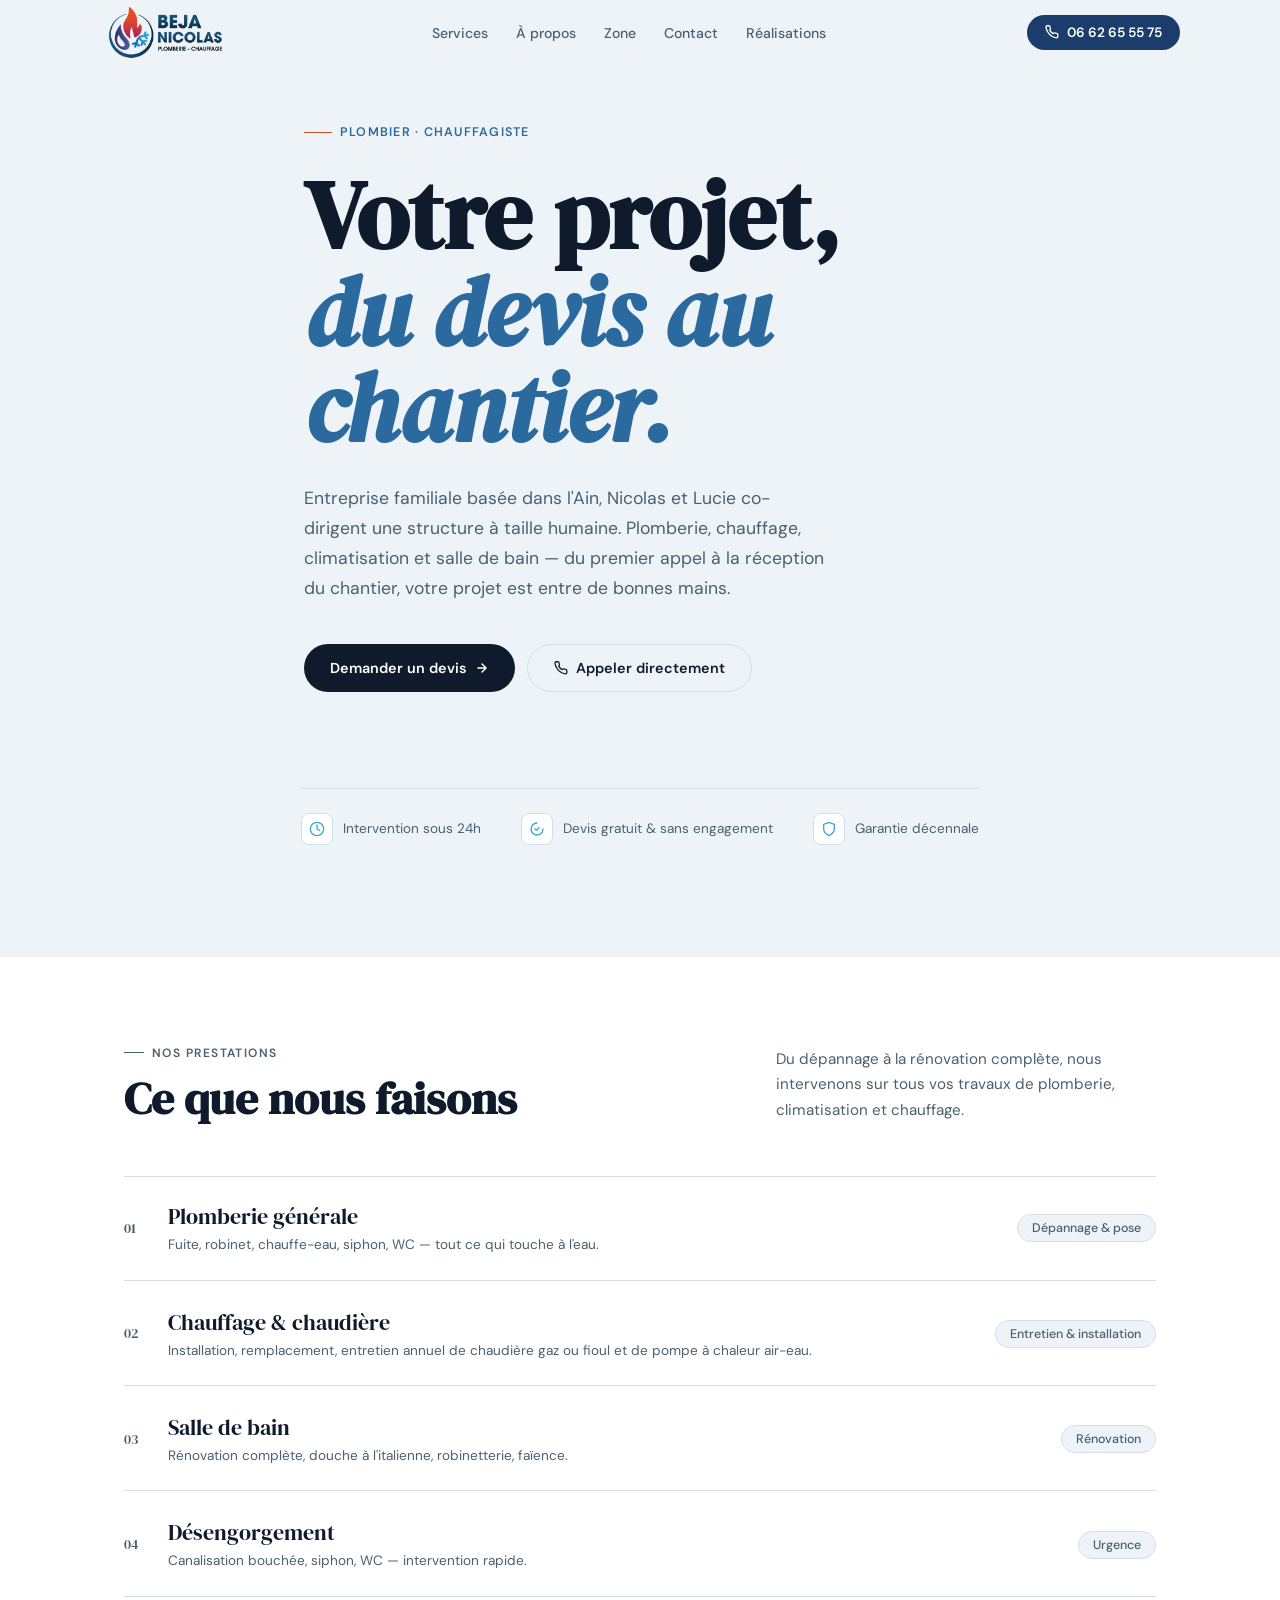
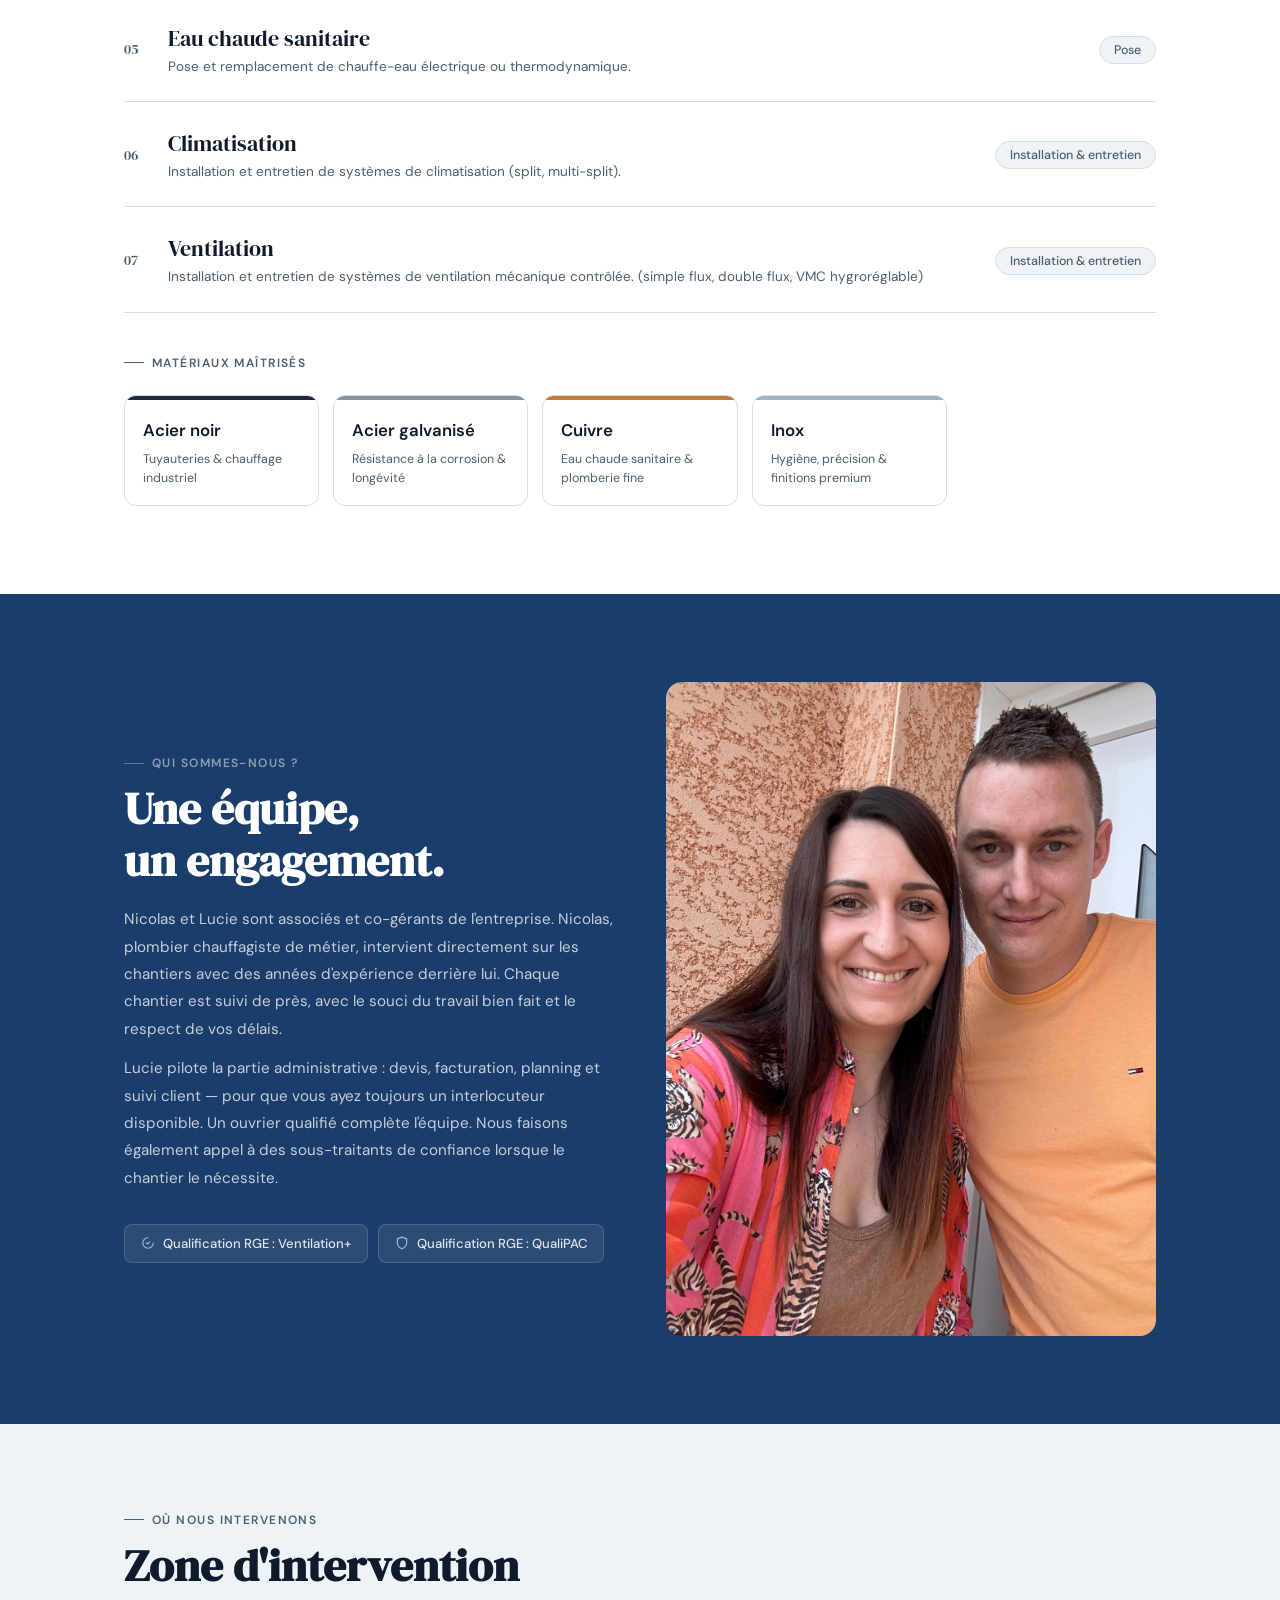
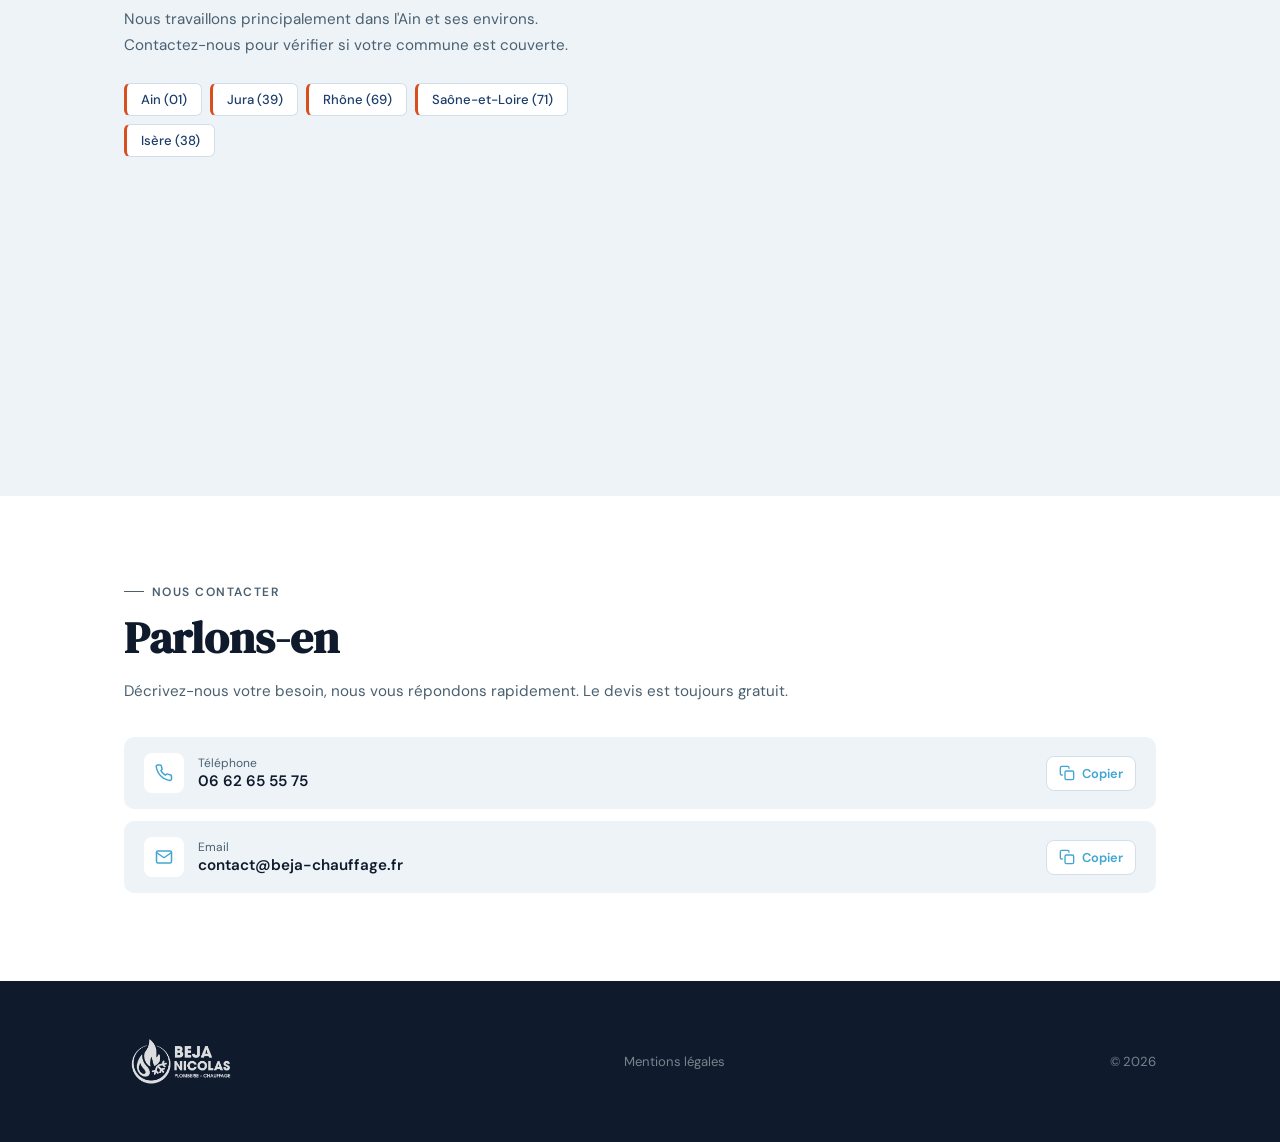
==== index.html @ ee990c0c "Supprime plusieurs images obsolètes et améliore les métadonnées SEO et les fonctionnalités de copie " ====
<!doctype html>
<html lang="fr">
  <head>
    <meta charset="UTF-8" />
    <meta name="viewport" content="width=device-width, initial-scale=1.0" />
    <title>Nicolas BEJA — Plombier Chauffagiste dans l'Ain (01)</title>
    <meta
      name="description"
      content="Plombier chauffagiste dans l'Ain (01). Entreprise familiale à Revonnas — dépannage, installation sanitaire, chauffage, climatisation. Devis gratuit, intervention rapide."
    />

    <!-- Open Graph -->
    <meta property="og:type" content="website" />
    <meta property="og:locale" content="fr_FR" />
    <meta
      property="og:title"
      content="Nicolas BEJA — Plombier Chauffagiste dans l'Ain (01)"
    />
    <meta
      property="og:description"
      content="Plombier chauffagiste dans l'Ain (01). Entreprise familiale à Revonnas — dépannage, installation sanitaire, chauffage, climatisation. Devis gratuit, intervention rapide."
    />
    <meta property="og:url" content="https://www.beja-plomberie.fr/" />
    <meta
      property="og:image"
      content="https://www.beja-plomberie.fr/assets/images/logo.png"
    />
    <meta
      property="og:site_name"
      content="Beja Nicolas — Plombier Chauffagiste"
    />

    <!-- Twitter Card -->
    <meta name="twitter:card" content="summary_large_image" />
    <meta
      name="twitter:title"
      content="Nicolas BEJA — Plombier Chauffagiste dans l'Ain (01)"
    />
    <meta
      name="twitter:description"
      content="Plombier chauffagiste dans l'Ain (01). Entreprise familiale à Revonnas — dépannage, installation sanitaire, chauffage, climatisation. Devis gratuit, intervention rapide."
    />
    <meta
      name="twitter:image"
      content="https://www.beja-plomberie.fr/assets/images/logo.png"
    />
    <link rel="canonical" href="https://www.beja-plomberie.fr/" />
    <meta name="robots" content="index, follow" />

    <!-- JSON-LD LocalBusiness -->
    <script type="application/ld+json">
      {
        "@context": "https://schema.org",
        "@type": "Plumber",
        "name": "Beja Nicolas",
        "legalName": "Beja Nicolas SARL",
        "url": "https://www.beja-plomberie.fr/",
        "logo": "https://www.beja-plomberie.fr/assets/images/logo.png",
        "image": "https://www.beja-plomberie.fr/assets/images/logo.png",
        "telephone": "+33662655575",
        "email": "contact@beja-chauffage.fr",
        "vatID": "FR61990108763",
        "sameAs": [],
        "address": {
          "@type": "PostalAddress",
          "streetAddress": "116 Impasse de la Grillette",
          "addressLocality": "Revonnas",
          "postalCode": "01250",
          "addressCountry": "FR"
        },
        "geo": {
          "@type": "GeoCoordinates",
          "latitude": 46.1717,
          "longitude": 5.3094
        },
        "areaServed": [
          { "@type": "AdministrativeArea", "name": "Ain" },
          { "@type": "AdministrativeArea", "name": "Jura" },
          { "@type": "AdministrativeArea", "name": "Rhône" },
          { "@type": "AdministrativeArea", "name": "Saône-et-Loire" },
          { "@type": "AdministrativeArea", "name": "Isère" },
          { "@type": "AdministrativeArea", "name": "Haute-Savoie" }
        ],
        "priceRange": "€€",
        "openingHoursSpecification": [
          {
            "@type": "OpeningHoursSpecification",
            "dayOfWeek": [
              "Monday",
              "Tuesday",
              "Wednesday",
              "Thursday",
              "Friday"
            ],
            "opens": "08:00",
            "closes": "18:00"
          }
        ],
        "hasOfferCatalog": {
          "@type": "OfferCatalog",
          "name": "Services de plomberie et chauffage",
          "itemListElement": [
            {
              "@type": "Offer",
              "itemOffered": {
                "@type": "Service",
                "name": "Plomberie générale"
              }
            },
            {
              "@type": "Offer",
              "itemOffered": {
                "@type": "Service",
                "name": "Chauffage et chaudière"
              }
            },
            {
              "@type": "Offer",
              "itemOffered": {
                "@type": "Service",
                "name": "Rénovation salle de bain"
              }
            },
            {
              "@type": "Offer",
              "itemOffered": { "@type": "Service", "name": "Débouchage" }
            },
            {
              "@type": "Offer",
              "itemOffered": {
                "@type": "Service",
                "name": "Eau chaude sanitaire"
              }
            },
            {
              "@type": "Offer",
              "itemOffered": { "@type": "Service", "name": "Climatisation" }
            }
          ]
        }
      }
    </script>

    <!-- Favicon -->
    <link rel="icon" type="image/png" href="favicon-96x96.png" sizes="96x96" />
    <link rel="icon" type="image/svg+xml" href="favicon.svg" />
    <link rel="shortcut icon" href="favicon.ico" />
    <link rel="apple-touch-icon" sizes="180x180" href="apple-touch-icon.png" />
    <meta name="apple-mobile-web-app-title" content="Beja Nicolas" />
    <link rel="manifest" href="site.webmanifest" />

    <!-- Preload CSS critique -->
    <link
      rel="preload"
      href="css/style.css"
      as="style"
      onload="this.rel = 'stylesheet'"
    />
    <noscript><link rel="stylesheet" href="css/style.css" /></noscript>

    <!-- Polices auto-hébergées -->
    <link
      rel="preload"
      href="fonts/dm-sans-latin.woff2"
      as="font"
      type="font/woff2"
      crossorigin
    />
    <link
      rel="preload"
      href="fonts/dm-serif-normal-latin.woff2"
      as="font"
      type="font/woff2"
      crossorigin
    />
    <meta name="theme-color" content="#1B3D6B" />
  </head>
  <body>
    <!-- NAV -->
    <nav class="nav" id="nav">
      <div class="nav-row">
        <a href="#" class="nav-logo">
          <img
            src="assets/images/logo.png"
            alt="Beja Nicolas — Plombier Chauffagiste"
            width="88"
            height="62"
          />
        </a>

        <ul class="nav-links">
          <li><a href="#services">Services</a></li>
          <li><a href="#about">À propos</a></li>
          <li><a href="#zone">Zone</a></li>
          <li><a href="#contact">Contact</a></li>
          <li><a href="realisations.html">Réalisations</a></li>
        </ul>

        <a href="tel:+33662655575" class="nav-tel">
          <svg
            width="14"
            height="14"
            viewBox="0 0 24 24"
            fill="none"
            stroke="currentColor"
            stroke-width="2.2"
            stroke-linecap="round"
            stroke-linejoin="round"
          >
            <path
              d="M22 16.92v3a2 2 0 0 1-2.18 2 19.79 19.79 0 0 1-8.63-3.07A19.5 19.5 0 0 1 4.69 12a19.79 19.79 0 0 1-3.07-8.67A2 2 0 0 1 3.6 1.27h3a2 2 0 0 1 2 1.72c.127.96.361 1.903.7 2.81a2 2 0 0 1-.45 2.11L7.91 8.85a16 16 0 0 0 6 6l.91-.91a2 2 0 0 1 2.11-.45c.907.339 1.85.573 2.81.7A2 2 0 0 1 21.73 16.92z"
            />
          </svg>
          06 62 65 55 75
        </a>

        <button class="burger" id="burger" aria-label="Menu">
          <span></span><span></span><span></span>
        </button>
      </div>
    </nav>

    <div class="drawer" id="drawer">
      <a href="#services" class="dl">Services</a>
      <a href="#about" class="dl">À propos</a>
      <a href="#zone" class="dl">Zone d'intervention</a>
      <a href="#contact" class="dl">Contact</a>
      <a href="realisations.html" class="dl">Réalisations</a>
      <a href="tel:+33662655575" class="cta">06 62 65 55 75</a>
    </div>

    <main>
      <!-- HERO -->
      <section class="hero">
        <div class="wrap hero-body">
          <div class="hero-tag">
            <div class="hero-tag-line"></div>
            Plombier · Chauffagiste
          </div>
          <h1>Votre projet,<br /><em>du devis au chantier.</em></h1>
          <p class="hero-sub">
            Entreprise familiale basée dans l'Ain, Nicolas et Lucie co-dirigent
            une structure à taille humaine. Plomberie, chauffage, climatisation
            et salle de bain — du premier appel à la réception du chantier,
            votre projet est entre de bonnes mains.
          </p>
          <div class="hero-actions">
            <a href="#contact" class="btn-dark">
              Demander un devis
              <svg
                width="14"
                height="14"
                viewBox="0 0 24 24"
                fill="none"
                stroke="currentColor"
                stroke-width="2.5"
                stroke-linecap="round"
                stroke-linejoin="round"
              >
                <path d="M5 12h14M12 5l7 7-7 7" />
              </svg>
            </a>
            <a href="tel:+33662655575" class="btn-ghost">
              <svg
                width="14"
                height="14"
                viewBox="0 0 24 24"
                fill="none"
                stroke="currentColor"
                stroke-width="2.2"
                stroke-linecap="round"
                stroke-linejoin="round"
              >
                <path
                  d="M22 16.92v3a2 2 0 0 1-2.18 2 19.79 19.79 0 0 1-8.63-3.07A19.5 19.5 0 0 1 4.69 12a19.79 19.79 0 0 1-3.07-8.67A2 2 0 0 1 3.6 1.27h3a2 2 0 0 1 2 1.72c.127.96.361 1.903.7 2.81a2 2 0 0 1-.45 2.11L7.91 8.85a16 16 0 0 0 6 6l.91-.91a2 2 0 0 1 2.11-.45c.907.339 1.85.573 2.81.7A2 2 0 0 1 21.73 16.92z"
                />
              </svg>
              Appeler directement
            </a>
          </div>
        </div>

        <div class="wrap">
          <div class="hero-bar">
            <div class="hero-bar-item">
              <div class="hero-bar-icon">
                <svg
                  width="16"
                  height="16"
                  viewBox="0 0 24 24"
                  fill="none"
                  stroke="currentColor"
                  stroke-width="2"
                  stroke-linecap="round"
                  stroke-linejoin="round"
                >
                  <circle cx="12" cy="12" r="10" />
                  <polyline points="12 6 12 12 16 14" />
                </svg>
              </div>
              Intervention sous 24h
            </div>
            <div class="hero-bar-item">
              <div class="hero-bar-icon">
                <svg
                  width="16"
                  height="16"
                  viewBox="0 0 24 24"
                  fill="none"
                  stroke="currentColor"
                  stroke-width="2"
                  stroke-linecap="round"
                  stroke-linejoin="round"
                >
                  <path d="M9 12l2 2 4-4" />
                  <path d="M21 12c0 4.97-4.03 9-9 9s-9-4.03-9-9 4.03-9 9-9" />
                </svg>
              </div>
              Devis gratuit &amp; sans engagement
            </div>
            <div class="hero-bar-item">
              <div class="hero-bar-icon">
                <svg
                  width="16"
                  height="16"
                  viewBox="0 0 24 24"
                  fill="none"
                  stroke="currentColor"
                  stroke-width="2"
                  stroke-linecap="round"
                  stroke-linejoin="round"
                >
                  <path d="M12 22s8-4 8-10V5l-8-3-8 3v7c0 6 8 10 8 10z" />
                </svg>
              </div>
              Garantie décennale
            </div>
          </div>
        </div>
      </section>

      <!-- SERVICES -->
      <section class="services" id="services">
        <div class="wrap">
          <div class="services-top rv">
            <div>
              <div class="sec-label">Nos prestations</div>
              <h2 class="sec-title">Ce que nous faisons</h2>
            </div>
            <p>
              Du dépannage à la rénovation complète, nous intervenons sur tous
              vos travaux de plomberie, climatisation et chauffage.
            </p>
          </div>

          <div class="services-list rv">
            <div class="service-row">
              <div class="service-row-left">
                <span class="service-num">01</span>
                <div>
                  <h3>Plomberie générale</h3>
                  <p>
                    Fuite, robinet, chauffe-eau, siphon, WC — tout ce qui touche
                    à l'eau.
                  </p>
                </div>
              </div>
              <span class="service-tag">Dépannage &amp; pose</span>
            </div>

            <div class="service-row">
              <div class="service-row-left">
                <span class="service-num">02</span>
                <div>
                  <h3>Chauffage &amp; chaudière</h3>
                  <p>
                    Installation, remplacement, entretien annuel de chaudière
                    gaz ou fioul et de pompe à chaleur air-eau.
                  </p>
                </div>
              </div>
              <span class="service-tag">Entretien &amp; installation</span>
            </div>

            <div class="service-row">
              <div class="service-row-left">
                <span class="service-num">03</span>
                <div>
                  <h3>Salle de bain</h3>
                  <p>
                    Rénovation complète, douche à l'italienne, robinetterie,
                    faïence.
                  </p>
                </div>
              </div>
              <span class="service-tag">Rénovation</span>
            </div>

            <div class="service-row">
              <div class="service-row-left">
                <span class="service-num">04</span>
                <div>
                  <h3>Désengorgement</h3>
                  <p>Canalisation bouchée, siphon, WC — intervention rapide.</p>
                </div>
              </div>
              <span class="service-tag">Urgence</span>
            </div>

            <div class="service-row">
              <div class="service-row-left">
                <span class="service-num">05</span>
                <div>
                  <h3>Eau chaude sanitaire</h3>
                  <p>
                    Pose et remplacement de chauffe-eau électrique ou
                    thermodynamique.
                  </p>
                </div>
              </div>
              <span class="service-tag">Pose</span>
            </div>

            <div class="service-row">
              <div class="service-row-left">
                <span class="service-num">06</span>
                <div>
                  <h3>Climatisation</h3>
                  <p>
                    Installation et entretien de systèmes de climatisation
                    (split, multi-split).
                  </p>
                </div>
              </div>
              <span class="service-tag">Installation &amp; entretien</span>
            </div>

            <div class="service-row">
              <div class="service-row-left">
                <span class="service-num">07</span>
                <div>
                  <h3>Ventilation</h3>
                  <p>
                    Installation et entretien de systèmes de ventilation
                    mécanique contrôlée. (simple flux, double flux, VMC
                    hygroréglable)
                  </p>
                </div>
              </div>
              <span class="service-tag">Installation &amp; entretien</span>
            </div>

            <div class="mat-section rv">
              <div class="sec-label" style="margin-bottom: 1.5rem">
                Matériaux maîtrisés
              </div>
              <div class="mat-showcase">
                <div class="mat-card mat-card--noir">
                  <div class="mat-top"></div>
                  <strong>Acier noir</strong>
                  <span>Tuyauteries &amp; chauffage industriel</span>
                </div>

                <div class="mat-card mat-card--galva">
                  <div class="mat-top"></div>
                  <strong>Acier galvanisé</strong>
                  <span>Résistance à la corrosion &amp; longévité</span>
                </div>

                <div class="mat-card mat-card--cuivre">
                  <div class="mat-top"></div>
                  <strong>Cuivre</strong>
                  <span>Eau chaude sanitaire &amp; plomberie fine</span>
                </div>

                <div class="mat-card mat-card--inox">
                  <div class="mat-top"></div>
                  <strong>Inox</strong>
                  <span>Hygiène, précision &amp; finitions premium</span>
                </div>
              </div>
            </div>
          </div>
        </div>
      </section>

      <!-- À PROPOS -->
      <section class="about" id="about">
        <div class="wrap">
          <div class="about-layout">
            <div class="about-text rv">
              <div class="sec-label">Qui sommes-nous ?</div>
              <h2 class="sec-title" style="color: var(--white)">
                Une équipe,<br />un engagement.
              </h2>
              <p>
                Nicolas et Lucie sont associés et co-gérants de l'entreprise.
                Nicolas, plombier chauffagiste de métier, intervient directement
                sur les chantiers avec des années d'expérience derrière lui.
                Chaque chantier est suivi de près, avec le souci du travail bien
                fait et le respect de vos délais.
              </p>
              <p>
                Lucie pilote la partie administrative : devis, facturation,
                planning et suivi client — pour que vous ayez toujours un
                interlocuteur disponible. Un ouvrier qualifié complète l'équipe.
                Nous faisons également appel à des sous-traitants de confiance
                lorsque le chantier le nécessite.
              </p>

              <div class="about-certs">
                <div class="cert">
                  <svg
                    width="14"
                    height="14"
                    viewBox="0 0 24 24"
                    fill="none"
                    stroke="currentColor"
                    stroke-width="2"
                    stroke-linecap="round"
                    stroke-linejoin="round"
                  >
                    <path d="M9 12l2 2 4-4" />
                    <path d="M21 12c0 4.97-4.03 9-9 9s-9-4.03-9-9 4.03-9 9-9" />
                  </svg>
                  Qualification RGE : Ventilation+
                </div>
                <div class="cert">
                  <svg
                    width="14"
                    height="14"
                    viewBox="0 0 24 24"
                    fill="none"
                    stroke="currentColor"
                    stroke-width="2"
                    stroke-linecap="round"
                    stroke-linejoin="round"
                  >
                    <path d="M12 22s8-4 8-10V5l-8-3-8 3v7c0 6 8 10 8 10z" />
                  </svg>
                  Qualification RGE : QualiPAC
                </div>
              </div>
            </div>

            <div class="about-photo rv">
              <img
                src="assets/images/portrait.jpg"
                alt="Nicolas BEJA, plombier chauffagiste"
                width="800"
                height="1200"
                loading="lazy"
              />
            </div>
          </div>
        </div>
      </section>

      <!-- ZONE -->
      <section class="zone" id="zone">
        <div class="wrap">
          <div class="zone-layout">
            <div class="zone-text rv">
              <div class="sec-label">Où nous intervenons</div>
              <h2 class="sec-title">Zone d'intervention</h2>
              <p>
                Nous travaillons principalement dans l'Ain et ses environs.
                Contactez-nous pour vérifier si votre commune est couverte.
              </p>
              <div class="zone-list">
                <span class="zone-chip">Ain (01)</span>
                <span class="zone-chip">Jura (39)</span>
                <span class="zone-chip">Rhône (69)</span>
                <span class="zone-chip">Saône-et-Loire (71)</span>
                <span class="zone-chip">Isère (38)</span>
              </div>
            </div>

            <div class="zone-map rv">
              <iframe
                src="https://maps.google.com/maps?q=Revonnas,01250,France&z=10&output=embed"
                width="100%"
                height="100%"
                style="border: 0"
                allowfullscreen
                loading="lazy"
                referrerpolicy="no-referrer-when-downgrade"
                title="Zone d'intervention — Revonnas et alentours"
              >
              </iframe>
            </div>
          </div>
        </div>
      </section>

      <!-- CONTACT -->
      <section class="contact" id="contact">
        <div class="wrap">
          <div class="contact-layout">
            <div class="contact-intro rv">
              <div class="sec-label">Nous contacter</div>
              <h2 class="sec-title">Parlons-en</h2>
              <p>
                Décrivez-nous votre besoin, nous vous répondons rapidement. Le
                devis est toujours gratuit.
              </p>

              <div class="contact-channels">
                <div class="channel">
                  <a href="tel:+33662655575" class="channel-main">
                    <div class="channel-icon">
                      <svg
                        width="18"
                        height="18"
                        viewBox="0 0 24 24"
                        fill="none"
                        stroke="currentColor"
                        stroke-width="2"
                        stroke-linecap="round"
                        stroke-linejoin="round"
                      >
                        <path
                          d="M22 16.92v3a2 2 0 0 1-2.18 2 19.79 19.79 0 0 1-8.63-3.07A19.5 19.5 0 0 1 4.69 12a19.79 19.79 0 0 1-3.07-8.67A2 2 0 0 1 3.6 1.27h3a2 2 0 0 1 2 1.72c.127.96.361 1.903.7 2.81a2 2 0 0 1-.45 2.11L7.91 8.85a16 16 0 0 0 6 6l.91-.91a2 2 0 0 1 2.11-.45c.907.339 1.85.573 2.81.7A2 2 0 0 1 21.73 16.92z"
                        />
                      </svg>
                    </div>
                    <div>
                      <div class="channel-label">Téléphone</div>
                      <div class="channel-val">06 62 65 55 75</div>
                    </div>
                  </a>
                  <button
                    type="button"
                    class="channel-copy"
                    data-copy="0662655575"
                    aria-label="Copier le numéro de téléphone"
                  >
                    <svg
                      class="icon-copy"
                      width="16"
                      height="16"
                      viewBox="0 0 24 24"
                      fill="none"
                      stroke="currentColor"
                      stroke-width="2"
                      stroke-linecap="round"
                      stroke-linejoin="round"
                    >
                      <rect x="9" y="9" width="13" height="13" rx="2" ry="2" />
                      <path
                        d="M5 15H4a2 2 0 0 1-2-2V4a2 2 0 0 1 2-2h9a2 2 0 0 1 2 2v1"
                      />
                    </svg>
                    <svg
                      class="icon-check"
                      width="16"
                      height="16"
                      viewBox="0 0 24 24"
                      fill="none"
                      stroke="currentColor"
                      stroke-width="2.5"
                      stroke-linecap="round"
                      stroke-linejoin="round"
                    >
                      <polyline points="20 6 9 17 4 12" />
                    </svg>
                    <span class="channel-copy-text">Copier</span>
                  </button>
                </div>
                <div class="channel">
                  <a href="mailto:contact@beja-chauffage.fr" class="channel-main">
                    <div class="channel-icon">
                      <svg
                        width="18"
                        height="18"
                        viewBox="0 0 24 24"
                        fill="none"
                        stroke="currentColor"
                        stroke-width="2"
                        stroke-linecap="round"
                        stroke-linejoin="round"
                      >
                        <path
                          d="M4 4h16c1.1 0 2 .9 2 2v12c0 1.1-.9 2-2 2H4c-1.1 0-2-.9-2-2V6c0-1.1.9-2 2-2z"
                        />
                        <polyline points="22,6 12,13 2,6" />
                      </svg>
                    </div>
                    <div>
                      <div class="channel-label">Email</div>
                      <div class="channel-val">contact@beja-chauffage.fr</div>
                    </div>
                  </a>
                  <button
                    type="button"
                    class="channel-copy"
                    data-copy="contact@beja-chauffage.fr"
                    aria-label="Copier l'adresse email"
                  >
                    <svg
                      class="icon-copy"
                      width="16"
                      height="16"
                      viewBox="0 0 24 24"
                      fill="none"
                      stroke="currentColor"
                      stroke-width="2"
                      stroke-linecap="round"
                      stroke-linejoin="round"
                    >
                      <rect x="9" y="9" width="13" height="13" rx="2" ry="2" />
                      <path
                        d="M5 15H4a2 2 0 0 1-2-2V4a2 2 0 0 1 2-2h9a2 2 0 0 1 2 2v1"
                      />
                    </svg>
                    <svg
                      class="icon-check"
                      width="16"
                      height="16"
                      viewBox="0 0 24 24"
                      fill="none"
                      stroke="currentColor"
                      stroke-width="2.5"
                      stroke-linecap="round"
                      stroke-linejoin="round"
                    >
                      <polyline points="20 6 9 17 4 12" />
                    </svg>
                    <span class="channel-copy-text">Copier</span>
                  </button>
                </div>
              </div>
            </div>
          </div>
        </div>
      </section>
    </main>

    <!-- FOOTER -->
    <footer class="footer">
      <div class="wrap footer-inner">
        <a href="#" class="footer-logo">
          <img
            src="assets/images/logo.png"
            alt="Beja Nicolas — Plombier Chauffagiste"
            width="76"
            height="54"
          />
        </a>
        <div class="footer-links">
          <a href="mentions-legales.html">Mentions légales</a>
        </div>
        <span style="font-size: 0.82rem">© 2026</span>
      </div>
    </footer>

    <script src="js/main.js" defer></script>
  </body>
</html>
---- css/style.css ----
/* ── Transition inter-pages (amélioration progressive) ─── */
@view-transition {
  navigation: auto;
}
::view-transition-old(root),
::view-transition-new(root) {
  animation-duration: 0.22s;
}
/* Accessibilité : couper l'animation si mouvement réduit */
@media (prefers-reduced-motion: reduce) {
  ::view-transition-group(*),
  ::view-transition-old(*),
  ::view-transition-new(*) {
    animation: none !important;
  }
}

/* ── Polices auto-hébergées ─────────────────── */
@font-face {
  font-family: 'DM Sans';
  font-style: normal;
  font-weight: 400 600;
  font-display: swap;
  src: url('../fonts/dm-sans-latin-ext.woff2') format('woff2');
  unicode-range: U+0100-02BA, U+02BD-02C5, U+02C7-02CC, U+02CE-02D7, U+02DD-02FF, U+0304, U+0308, U+0329, U+1D00-1DBF, U+1E00-1E9F, U+1EF2-1EFF, U+2020, U+20A0-20AB, U+20AD-20C0, U+2113, U+2C60-2C7F, U+A720-A7FF;
}
@font-face {
  font-family: 'DM Sans';
  font-style: normal;
  font-weight: 400 600;
  font-display: swap;
  src: url('../fonts/dm-sans-latin.woff2') format('woff2');
  unicode-range: U+0000-00FF, U+0131, U+0152-0153, U+02BB-02BC, U+02C6, U+02DA, U+02DC, U+0304, U+0308, U+0329, U+2000-206F, U+20AC, U+2122, U+2191, U+2193, U+2212, U+2215, U+FEFF, U+FFFD;
}
@font-face {
  font-family: 'DM Serif Display';
  font-style: normal;
  font-weight: 400;
  font-display: swap;
  src: url('../fonts/dm-serif-normal-latin-ext.woff2') format('woff2');
  unicode-range: U+0100-02BA, U+02BD-02C5, U+02C7-02CC, U+02CE-02D7, U+02DD-02FF, U+0304, U+0308, U+0329, U+1D00-1DBF, U+1E00-1E9F, U+1EF2-1EFF, U+2020, U+20A0-20AB, U+20AD-20C0, U+2113, U+2C60-2C7F, U+A720-A7FF;
}
@font-face {
  font-family: 'DM Serif Display';
  font-style: normal;
  font-weight: 400;
  font-display: swap;
  src: url('../fonts/dm-serif-normal-latin.woff2') format('woff2');
  unicode-range: U+0000-00FF, U+0131, U+0152-0153, U+02BB-02BC, U+02C6, U+02DA, U+02DC, U+0304, U+0308, U+0329, U+2000-206F, U+20AC, U+2122, U+2191, U+2193, U+2212, U+2215, U+FEFF, U+FFFD;
}
@font-face {
  font-family: 'DM Serif Display';
  font-style: italic;
  font-weight: 400;
  font-display: swap;
  src: url('../fonts/dm-serif-italic-latin-ext.woff2') format('woff2');
  unicode-range: U+0100-02BA, U+02BD-02C5, U+02C7-02CC, U+02CE-02D7, U+02DD-02FF, U+0304, U+0308, U+0329, U+1D00-1DBF, U+1E00-1E9F, U+1EF2-1EFF, U+2020, U+20A0-20AB, U+20AD-20C0, U+2113, U+2C60-2C7F, U+A720-A7FF;
}
@font-face {
  font-family: 'DM Serif Display';
  font-style: italic;
  font-weight: 400;
  font-display: swap;
  src: url('../fonts/dm-serif-italic-latin.woff2') format('woff2');
  unicode-range: U+0000-00FF, U+0131, U+0152-0153, U+02BB-02BC, U+02C6, U+02DA, U+02DC, U+0304, U+0308, U+0329, U+2000-206F, U+20AC, U+2122, U+2191, U+2193, U+2212, U+2215, U+FEFF, U+FFFD;
}

/* ── Tokens ─────────────────────────────────── */
:root {
  --ink:     #0F1B2D;
  --navy:    #1B3D6B;
  --blue:    #2B6A9E;
  --sky:     #41A5D3;
  --orange:  #D94E1E;
  --fog:     #EEF3F8;
  --white:   #ffffff;
  --muted:   #4A6070;
  --border:  #D2DFEA;
  --r:       10px;
}

*, *::before, *::after { box-sizing: border-box; margin: 0; padding: 0; }
html  { scroll-behavior: smooth; }
body  {
  font-family: 'DM Sans', system-ui, sans-serif;
  background: var(--fog);
  color: var(--ink);
  overflow-x: hidden;
}
a { color: inherit; text-decoration: none; }
img { display: block; max-width: 100%; }

/* ── Layout helpers ─────────────────────────── */
.wrap {
  max-width: 1080px;
  margin-inline: auto;
  padding-inline: 24px;
}

/* ── NAV ────────────────────────────────────── */
.nav {
  position: fixed;
  inset: 0 0 auto;
  z-index: 50;
  padding: 0 24px;
  transition: background .3s, border-color .3s;
  border-bottom: 1px solid transparent;
}
.nav.on {
  background: rgba(238,243,248,.93);
  backdrop-filter: blur(10px);
  border-color: var(--border);
}
.nav-row {
  max-width: 1080px;
  margin-inline: auto;
  height: 64px;
  display: flex;
  align-items: center;
  justify-content: space-between;
}
.nav-logo img {
  height: 93px;
  width: auto;
  display: block;
}
.nav-links {
  display: none;
  gap: 28px;
  list-style: none;
}
.nav-links a {
  font-size: .88rem;
  font-weight: 500;
  color: var(--muted);
  transition: color .2s;
}
.nav-links a:hover { color: var(--ink); }

.nav-tel {
  display: none;
  align-items: center;
  gap: 8px;
  background: var(--navy);
  color: var(--white);
  font-size: .85rem;
  font-weight: 600;
  padding: 9px 18px;
  border-radius: 50px;
  transition: opacity .2s;
}
.nav-tel:hover { opacity: .85; }

.burger {
  background: none;
  border: 1px solid var(--border);
  border-radius: 8px;
  width: 40px; height: 40px;
  display: flex;
  flex-direction: column;
  align-items: center;
  justify-content: center;
  gap: 3px;
  cursor: pointer;
  transition: border-color .25s;
}
.burger span {
  display: block;
  width: 18px; height: 2px;
  border-radius: 2px;
  background: var(--ink);
  transition: transform .3s cubic-bezier(.4,0,.2,1);
}
/* Ouverture : les barres extérieures s'écartent, le milieu ne bouge pas */
.burger.on span:nth-child(1) { transform: translateY(-4px); }
.burger.on span:nth-child(3) { transform: translateY(4px); }

.drawer {
  position: fixed;
  inset: 64px 0 0;
  background: var(--fog);
  padding: 32px 24px;
  display: flex;
  flex-direction: column;
  gap: 20px;
  transform: translateY(-110%);
  transition: transform .3s cubic-bezier(.4,0,.2,1);
  z-index: 49;
  border-bottom: 1px solid var(--border);
}
.drawer.on { transform: none; }
.drawer a {
  font-size: 1.1rem;
  font-weight: 500;
  color: var(--ink);
  padding-bottom: 20px;
  border-bottom: 1px solid var(--border);
}
.drawer .cta {
  background: var(--navy);
  color: var(--white);
  border-radius: 50px;
  padding: 14px 24px;
  font-weight: 600;
  text-align: center;
  border: none;
  margin-top: 4px;
}

@media (min-width: 720px) {
  .nav-links { display: flex; }
  .nav-tel   { display: flex; }
  .burger    { display: none; }
}

/* ── HERO ───────────────────────────────────── */
.hero {
  min-height: 100svh;
  display: grid;
  grid-template-rows: 1fr auto;
  padding-top: 64px;
}
.hero-body {
  display: flex;
  flex-direction: column;
  justify-content: center;
  padding-block: 60px 40px;
}

.hero-tag {
  display: inline-flex;
  align-items: center;
  gap: 8px;
  font-size: .78rem;
  font-weight: 600;
  letter-spacing: .1em;
  text-transform: uppercase;
  color: var(--blue);
  margin-bottom: 28px;
}
.hero-tag-line {
  width: 28px; height: 1px;
  background: var(--orange);
}

.hero h1 {
  font-family: 'DM Serif Display', serif;
  font-size: clamp(2.6rem, 8vw, 6rem);
  line-height: 1.0;
  color: var(--ink);
  margin-bottom: 28px;
  max-width: 14ch;
}
.hero h1 em {
  font-style: italic;
  color: var(--blue);
}

.hero-sub {
  font-size: clamp(.95rem, 2vw, 1.1rem);
  color: var(--muted);
  line-height: 1.7;
  max-width: 44ch;
  margin-bottom: 40px;
}

.hero-actions {
  display: flex;
  flex-wrap: wrap;
  gap: 12px;
  margin-bottom: 56px;
}
.btn-dark {
  background: var(--ink);
  color: var(--white);
  padding: 14px 26px;
  border-radius: 50px;
  font-size: .9rem;
  font-weight: 600;
  display: inline-flex;
  align-items: center;
  gap: 8px;
  transition: background .2s;
}
.btn-dark:hover { background: var(--blue); }
.btn-ghost {
  background: transparent;
  color: var(--ink);
  padding: 14px 26px;
  border-radius: 50px;
  font-size: .9rem;
  font-weight: 600;
  border: 1.5px solid var(--border);
  display: inline-flex;
  align-items: center;
  gap: 8px;
  transition: border-color .2s;
}
.btn-ghost:hover { border-color: var(--ink); }

/* Hero bottom bar */
.hero-bar {
  border-top: 1px solid var(--border);
  padding-block: 24px;
  display: flex;
  flex-wrap: wrap;
  gap: 20px 40px;
  align-items: center;
}
.hero-bar-item {
  display: flex;
  align-items: center;
  gap: 10px;
  font-size: .85rem;
  color: var(--muted);
}
.hero-bar-icon {
  width: 32px; height: 32px;
  background: var(--white);
  border: 1px solid var(--border);
  border-radius: 8px;
  display: grid;
  place-items: center;
  color: var(--sky);
  flex-shrink: 0;
}

/* ── SECTION COMMONS ────────────────────────── */
section { padding-block: 88px; }

.sec-label {
  font-size: .75rem;
  font-weight: 600;
  letter-spacing: .12em;
  text-transform: uppercase;
  color: var(--muted);
  margin-bottom: 12px;
  display: flex;
  align-items: center;
  gap: 8px;
}
.sec-label::before {
  content: '';
  width: 20px; height: 1px;
  background: var(--muted);
}
.sec-title {
  font-family: 'DM Serif Display', serif;
  font-size: clamp(1.8rem, 4vw, 2.8rem);
  line-height: 1.15;
  color: var(--ink);
}

/* ── SERVICES ───────────────────────────────── */
.services { background: var(--white); }

.services-top {
  display: flex;
  flex-wrap: wrap;
  align-items: flex-end;
  justify-content: space-between;
  gap: 20px;
  margin-bottom: 52px;
}
.services-top p {
  font-size: .95rem;
  color: var(--muted);
  line-height: 1.7;
  max-width: 38ch;
}

.services-list {
  display: grid;
  gap: 2px;
}
.service-row {
  display: flex;
  align-items: center;
  justify-content: space-between;
  gap: 16px;
  padding: 24px 0;
  border-bottom: 1px solid var(--border);
  cursor: default;
  transition: padding-left .25s;
}
.service-row:first-child { border-top: 1px solid var(--border); }
.service-row:hover { padding-left: 8px; }

.service-row-left {
  display: flex;
  align-items: center;
  gap: 20px;
}
.service-num {
  font-family: 'DM Serif Display', serif;
  font-size: .85rem;
  color: var(--muted);
  width: 24px;
  flex-shrink: 0;
}
.service-row h3 {
  font-family: 'DM Serif Display', serif;
  font-size: clamp(1.1rem, 2.5vw, 1.4rem);
  color: var(--ink);
  font-weight: 400;
}
.service-row p {
  font-size: .85rem;
  color: var(--muted);
  margin-top: 3px;
  line-height: 1.5;
}
.service-tag {
  background: var(--fog);
  border: 1px solid var(--border);
  border-radius: 50px;
  padding: 5px 14px;
  font-size: .78rem;
  font-weight: 500;
  color: var(--muted);
  white-space: nowrap;
  flex-shrink: 0;
}
.service-row:hover .service-tag {
  background: var(--orange);
  border-color: var(--orange);
  color: var(--white);
}

/* ── MATÉRIAUX ──────────────────────────────── */
.mat-section {
  margin-top: 40px;
}
.mat-showcase {
  display: grid;
  grid-template-columns: repeat(auto-fill, minmax(180px, 1fr));
  gap: 14px;
}
.mat-card {
  background: var(--white);
  border: 1px solid var(--border);
  border-radius: 12px;
  overflow: hidden;
  padding: 20px 18px 18px;
  display: flex;
  flex-direction: column;
  gap: 10px;
  transition: transform .2s, box-shadow .2s;
}
.mat-card:hover {
  transform: translateY(-3px);
  box-shadow: 0 8px 20px rgba(0,0,0,.08);
}
.mat-top {
  position: absolute;
  top: 0; left: 0; right: 0;
  height: 4px;
}
.mat-card { position: relative; padding-top: 24px; }
.mat-card strong {
  font-family: var(--font-serif);
  font-size: 1.05rem;
  color: var(--ink);
  display: block;
  line-height: 1.2;
}
.mat-card span {
  font-size: .78rem;
  color: var(--muted);
  line-height: 1.5;
}

/* Accents par matériau */
.mat-card--noir  .mat-top  { background: #1e2a38; }
.mat-card--galva .mat-top  { background: #8695a0; }
.mat-card--cuivre .mat-top { background: #c07a3a; }
.mat-card--inox  .mat-top  { background: #9fb3c0; }


/* ── ABOUT ──────────────────────────────────── */
.about { background: var(--navy); }
.about .sec-label { color: rgba(255,255,255,.5); }
.about .sec-label::before { background: rgba(255,255,255,.3); }
.about .sec-title { color: var(--white); }

.about-layout {
  display: grid;
  gap: 52px;
  align-items: center;
}

.about-text p {
  font-size: .95rem;
  color: rgba(255,255,255,.75);
  line-height: 1.8;
  margin-top: 20px;
  max-width: 52ch;
}
.about-text p + p { margin-top: 12px; }

.about-diff {
  display: flex;
  align-items: flex-start;
  gap: 12px;
  background: rgba(255,255,255,.07);
  border: 1px solid rgba(255,255,255,.12);
  border-left: 3px solid var(--orange);
  border-radius: 8px;
  padding: 14px 18px;
  margin-top: 20px;
  font-size: .88rem;
  color: rgba(255,255,255,.85);
  line-height: 1.65;
}

.about-certs {
  display: flex;
  flex-wrap: wrap;
  gap: 10px;
  margin-top: 32px;
}
.cert {
  display: flex;
  align-items: center;
  gap: 8px;
  background: rgba(255,255,255,.08);
  border: 1px solid rgba(255,255,255,.15);
  border-radius: 8px;
  padding: 10px 16px;
  font-size: .82rem;
  font-weight: 500;
  color: rgba(255,255,255,.85);
}
.cert svg { flex-shrink: 0; opacity: .7; }

.about-photo {
  aspect-ratio: 3/4;
  max-height: 420px;
  border-radius: 16px;
  overflow: hidden;
}
.about-photo img {
  width: 100%;
  height: 100%;
  object-fit: cover;
  object-position: center;
}

@media (min-width: 800px) {
  .about-layout { grid-template-columns: 1fr 1fr; }
  .about-photo  { max-height: none; }
}

/* ── ZONE ───────────────────────────────────── */
.zone { background: var(--fog); }

.zone-layout {
  display: grid;
  gap: 40px;
  align-items: start;
}
.zone-text p {
  font-size: .95rem;
  color: var(--muted);
  line-height: 1.7;
  margin-top: 16px;
  max-width: 46ch;
}
.zone-list {
  display: flex;
  flex-wrap: wrap;
  gap: 8px;
  margin-top: 24px;
}
.zone-chip {
  background: var(--white);
  border: 1px solid var(--border);
  border-radius: 6px;
  padding: 7px 14px;
  font-size: .82rem;
  font-weight: 500;
  color: var(--navy);
  border-left: 3px solid var(--orange);
}

/* Map placeholder */
.zone-map {
  aspect-ratio: 1;
  border-radius: 16px;
  overflow: hidden;
}

@media (min-width: 800px) {
  .zone-layout { grid-template-columns: 1fr 1fr; }
}

/* ── CONTACT ────────────────────────────────── */
.contact { background: var(--white); }

.contact-layout {
  display: grid;
  gap: 48px;
  align-items: start;
}

.contact-intro p {
  font-size: .95rem;
  color: var(--muted);
  line-height: 1.7;
  margin-top: 16px;
}
.contact-channels {
  display: flex;
  flex-direction: column;
  gap: 12px;
  margin-top: 32px;
}
.channel {
  display: flex;
  align-items: center;
  gap: 14px;
  padding: 16px 20px;
  background: var(--fog);
  border-radius: var(--r);
  transition: background .2s;
}
.channel:hover { background: var(--border); }
.channel-main {
  display: flex;
  align-items: center;
  gap: 14px;
  flex: 1;
  min-width: 0;
  color: inherit;
  text-decoration: none;
}
.channel-icon {
  width: 40px; height: 40px;
  background: var(--white);
  border-radius: 8px;
  display: grid;
  place-items: center;
  color: var(--sky);
  flex-shrink: 0;
}
.channel-label { font-size: .75rem; color: var(--muted); }
.channel-val   {
  font-size: .95rem; font-weight: 600; color: var(--ink);
  overflow-wrap: anywhere;
  user-select: text; -webkit-user-select: text; -webkit-user-drag: none;
}

.channel-copy {
  display: inline-flex;
  align-items: center;
  gap: 7px;
  flex-shrink: 0;
  padding: 8px 12px;
  font: inherit;
  font-size: .8rem;
  font-weight: 600;
  color: var(--sky);
  background: var(--white);
  border: 1px solid var(--border);
  border-radius: 8px;
  cursor: pointer;
  transition: background .2s, color .2s, border-color .2s;
}
.channel-copy:hover { border-color: var(--sky); }
.channel-copy .icon-check { display: none; }
.channel-copy.copied {
  color: #fff;
  background: var(--sky);
  border-color: var(--sky);
}
.channel-copy.copied .icon-copy  { display: none; }
.channel-copy.copied .icon-check { display: inline; }



/* ── FOOTER ─────────────────────────────────── */
.footer {
  background: var(--ink);
  color: rgba(255,255,255,.45);
  padding-block: 40px;
}
.footer-inner {
  display: flex;
  flex-wrap: wrap;
  align-items: center;
  justify-content: space-between;
  gap: 16px;
}
.footer-logo img {
  height: 81px;
  width: auto;
  display: block;
  filter: brightness(0) invert(1);
  opacity: .85;
}
.footer-logo:hover img { opacity: 1; }
.footer-inner a {
  font-size: .82rem;
  transition: color .2s;
}
.footer-inner a:hover { color: var(--white); }
.footer-links { display: flex; gap: 20px; flex-wrap: wrap; }

/* ── Reveal ─────────────────────────────────── */
.rv {
  opacity: 0;
  transform: translateY(20px);
  transition: opacity .55s ease, transform .55s ease;
}
.rv.in { opacity: 1; transform: none; }

/* ── RÉALISATIONS ───────────────────────────── */
.real-hero {
  padding: 7rem 0 0;
  background: var(--fog);
}
.real-hero h1 {
  font-family: var(--font-serif);
  font-size: clamp(2rem, 5vw, 3.5rem);
  color: var(--ink);
  line-height: 1.15;
  margin: .5rem 0 .75rem;
}
.real-hero h1 em { color: var(--blue); font-style: italic; }
.real-hero > .wrap > p {
  font-size: 1rem;
  color: var(--muted);
  max-width: 52ch;
  line-height: 1.7;
}

.real-filters {
  display: flex;
  flex-wrap: wrap;
  gap: 10px;
  padding: 2rem 0 2.5rem;
}
.filter-btn {
  padding: 9px 18px;
  border-radius: 6px;
  font-size: .85rem;
  font-weight: 600;
  cursor: pointer;
  border: 1px solid var(--border);
  background: var(--white);
  color: var(--ink);
  transition: background .15s, color .15s, border-color .15s;
}
.filter-btn:hover { background: var(--border); }
.filter-btn.active {
  background: var(--navy);
  border-color: var(--navy);
  color: var(--white);
}

.real-section { padding: 2.5rem 0 5rem; }
.real-grid {
  display: grid;
  grid-template-columns: repeat(auto-fill, minmax(280px, 1fr));
  gap: 14px;
}
.real-card {
  border-radius: var(--r);
  overflow: hidden;
  cursor: pointer;
  aspect-ratio: 4/3;
  background: var(--border);
  transition: transform .2s, box-shadow .2s;
}
.real-card:hover {
  transform: translateY(-3px);
  box-shadow: 0 8px 24px rgba(0,0,0,.12);
}
.real-card img {
  width: 100%;
  height: 100%;
  object-fit: cover;
  display: block;
  transition: transform .3s;
}
.real-card:hover img { transform: scale(1.04); }
.real-card.hidden { display: none; }

/* Lightbox */
.lightbox {
  display: none;
  position: fixed;
  inset: 0;
  background: rgba(0,0,0,.92);
  z-index: 1000;
  align-items: center;
  justify-content: center;
}
.lightbox.open { display: flex; }
.lightbox-img {
  max-width: min(90vw, 1000px);
  max-height: 90vh;
  object-fit: contain;
  border-radius: 6px;
  display: block;
}
.lightbox-close {
  position: absolute;
  top: 20px; right: 20px;
  background: rgba(255,255,255,.12);
  border: none;
  color: var(--white);
  width: 44px; height: 44px;
  border-radius: 50%;
  font-size: 1.5rem;
  cursor: pointer;
  display: grid;
  place-items: center;
  transition: background .15s;
}
.lightbox-close:hover { background: rgba(255,255,255,.25); }
.lightbox-prev,
.lightbox-next {
  position: absolute;
  top: 50%; transform: translateY(-50%);
  background: rgba(255,255,255,.12);
  border: none;
  color: var(--white);
  width: 48px; height: 48px;
  border-radius: 50%;
  font-size: 1.8rem;
  cursor: pointer;
  display: grid;
  place-items: center;
  transition: background .15s;
}
.lightbox-prev:hover,
.lightbox-next:hover { background: rgba(255,255,255,.25); }
.lightbox-prev { left: 16px; }
.lightbox-next { right: 16px; }

.real-section + .real-section { border-top: 1px solid var(--border); }
.real-section-header { margin-bottom: 2rem; }
---- css/style.css ----
/* ── Transition inter-pages (amélioration progressive) ─── */
@view-transition {
  navigation: auto;
}
::view-transition-old(root),
::view-transition-new(root) {
  animation-duration: 0.22s;
}
/* Accessibilité : couper l'animation si mouvement réduit */
@media (prefers-reduced-motion: reduce) {
  ::view-transition-group(*),
  ::view-transition-old(*),
  ::view-transition-new(*) {
    animation: none !important;
  }
}

/* ── Polices auto-hébergées ─────────────────── */
@font-face {
  font-family: 'DM Sans';
  font-style: normal;
  font-weight: 400 600;
  font-display: swap;
  src: url('../fonts/dm-sans-latin-ext.woff2') format('woff2');
  unicode-range: U+0100-02BA, U+02BD-02C5, U+02C7-02CC, U+02CE-02D7, U+02DD-02FF, U+0304, U+0308, U+0329, U+1D00-1DBF, U+1E00-1E9F, U+1EF2-1EFF, U+2020, U+20A0-20AB, U+20AD-20C0, U+2113, U+2C60-2C7F, U+A720-A7FF;
}
@font-face {
  font-family: 'DM Sans';
  font-style: normal;
  font-weight: 400 600;
  font-display: swap;
  src: url('../fonts/dm-sans-latin.woff2') format('woff2');
  unicode-range: U+0000-00FF, U+0131, U+0152-0153, U+02BB-02BC, U+02C6, U+02DA, U+02DC, U+0304, U+0308, U+0329, U+2000-206F, U+20AC, U+2122, U+2191, U+2193, U+2212, U+2215, U+FEFF, U+FFFD;
}
@font-face {
  font-family: 'DM Serif Display';
  font-style: normal;
  font-weight: 400;
  font-display: swap;
  src: url('../fonts/dm-serif-normal-latin-ext.woff2') format('woff2');
  unicode-range: U+0100-02BA, U+02BD-02C5, U+02C7-02CC, U+02CE-02D7, U+02DD-02FF, U+0304, U+0308, U+0329, U+1D00-1DBF, U+1E00-1E9F, U+1EF2-1EFF, U+2020, U+20A0-20AB, U+20AD-20C0, U+2113, U+2C60-2C7F, U+A720-A7FF;
}
@font-face {
  font-family: 'DM Serif Display';
  font-style: normal;
  font-weight: 400;
  font-display: swap;
  src: url('../fonts/dm-serif-normal-latin.woff2') format('woff2');
  unicode-range: U+0000-00FF, U+0131, U+0152-0153, U+02BB-02BC, U+02C6, U+02DA, U+02DC, U+0304, U+0308, U+0329, U+2000-206F, U+20AC, U+2122, U+2191, U+2193, U+2212, U+2215, U+FEFF, U+FFFD;
}
@font-face {
  font-family: 'DM Serif Display';
  font-style: italic;
  font-weight: 400;
  font-display: swap;
  src: url('../fonts/dm-serif-italic-latin-ext.woff2') format('woff2');
  unicode-range: U+0100-02BA, U+02BD-02C5, U+02C7-02CC, U+02CE-02D7, U+02DD-02FF, U+0304, U+0308, U+0329, U+1D00-1DBF, U+1E00-1E9F, U+1EF2-1EFF, U+2020, U+20A0-20AB, U+20AD-20C0, U+2113, U+2C60-2C7F, U+A720-A7FF;
}
@font-face {
  font-family: 'DM Serif Display';
  font-style: italic;
  font-weight: 400;
  font-display: swap;
  src: url('../fonts/dm-serif-italic-latin.woff2') format('woff2');
  unicode-range: U+0000-00FF, U+0131, U+0152-0153, U+02BB-02BC, U+02C6, U+02DA, U+02DC, U+0304, U+0308, U+0329, U+2000-206F, U+20AC, U+2122, U+2191, U+2193, U+2212, U+2215, U+FEFF, U+FFFD;
}

/* ── Tokens ─────────────────────────────────── */
:root {
  --ink:     #0F1B2D;
  --navy:    #1B3D6B;
  --blue:    #2B6A9E;
  --sky:     #41A5D3;
  --orange:  #D94E1E;
  --fog:     #EEF3F8;
  --white:   #ffffff;
  --muted:   #4A6070;
  --border:  #D2DFEA;
  --r:       10px;
}

*, *::before, *::after { box-sizing: border-box; margin: 0; padding: 0; }
html  { scroll-behavior: smooth; }
body  {
  font-family: 'DM Sans', system-ui, sans-serif;
  background: var(--fog);
  color: var(--ink);
  overflow-x: hidden;
}
a { color: inherit; text-decoration: none; }
img { display: block; max-width: 100%; }

/* ── Layout helpers ─────────────────────────── */
.wrap {
  max-width: 1080px;
  margin-inline: auto;
  padding-inline: 24px;
}

/* ── NAV ────────────────────────────────────── */
.nav {
  position: fixed;
  inset: 0 0 auto;
  z-index: 50;
  padding: 0 24px;
  transition: background .3s, border-color .3s;
  border-bottom: 1px solid transparent;
}
.nav.on {
  background: rgba(238,243,248,.93);
  backdrop-filter: blur(10px);
  border-color: var(--border);
}
.nav-row {
  max-width: 1080px;
  margin-inline: auto;
  height: 64px;
  display: flex;
  align-items: center;
  justify-content: space-between;
}
.nav-logo img {
  height: 93px;
  width: auto;
  display: block;
}
.nav-links {
  display: none;
  gap: 28px;
  list-style: none;
}
.nav-links a {
  font-size: .88rem;
  font-weight: 500;
  color: var(--muted);
  transition: color .2s;
}
.nav-links a:hover { color: var(--ink); }

.nav-tel {
  display: none;
  align-items: center;
  gap: 8px;
  background: var(--navy);
  color: var(--white);
  font-size: .85rem;
  font-weight: 600;
  padding: 9px 18px;
  border-radius: 50px;
  transition: opacity .2s;
}
.nav-tel:hover { opacity: .85; }

.burger {
  background: none;
  border: 1px solid var(--border);
  border-radius: 8px;
  width: 40px; height: 40px;
  display: flex;
  flex-direction: column;
  align-items: center;
  justify-content: center;
  gap: 3px;
  cursor: pointer;
  transition: border-color .25s;
}
.burger span {
  display: block;
  width: 18px; height: 2px;
  border-radius: 2px;
  background: var(--ink);
  transition: transform .3s cubic-bezier(.4,0,.2,1);
}
/* Ouverture : les barres extérieures s'écartent, le milieu ne bouge pas */
.burger.on span:nth-child(1) { transform: translateY(-4px); }
.burger.on span:nth-child(3) { transform: translateY(4px); }

.drawer {
  position: fixed;
  inset: 64px 0 0;
  background: var(--fog);
  padding: 32px 24px;
  display: flex;
  flex-direction: column;
  gap: 20px;
  transform: translateY(-110%);
  transition: transform .3s cubic-bezier(.4,0,.2,1);
  z-index: 49;
  border-bottom: 1px solid var(--border);
}
.drawer.on { transform: none; }
.drawer a {
  font-size: 1.1rem;
  font-weight: 500;
  color: var(--ink);
  padding-bottom: 20px;
  border-bottom: 1px solid var(--border);
}
.drawer .cta {
  background: var(--navy);
  color: var(--white);
  border-radius: 50px;
  padding: 14px 24px;
  font-weight: 600;
  text-align: center;
  border: none;
  margin-top: 4px;
}

@media (min-width: 720px) {
  .nav-links { display: flex; }
  .nav-tel   { display: flex; }
  .burger    { display: none; }
}

/* ── HERO ───────────────────────────────────── */
.hero {
  min-height: 100svh;
  display: grid;
  grid-template-rows: 1fr auto;
  padding-top: 64px;
}
.hero-body {
  display: flex;
  flex-direction: column;
  justify-content: center;
  padding-block: 60px 40px;
}

.hero-tag {
  display: inline-flex;
  align-items: center;
  gap: 8px;
  font-size: .78rem;
  font-weight: 600;
  letter-spacing: .1em;
  text-transform: uppercase;
  color: var(--blue);
  margin-bottom: 28px;
}
.hero-tag-line {
  width: 28px; height: 1px;
  background: var(--orange);
}

.hero h1 {
  font-family: 'DM Serif Display', serif;
  font-size: clamp(2.6rem, 8vw, 6rem);
  line-height: 1.0;
  color: var(--ink);
  margin-bottom: 28px;
  max-width: 14ch;
}
.hero h1 em {
  font-style: italic;
  color: var(--blue);
}

.hero-sub {
  font-size: clamp(.95rem, 2vw, 1.1rem);
  color: var(--muted);
  line-height: 1.7;
  max-width: 44ch;
  margin-bottom: 40px;
}

.hero-actions {
  display: flex;
  flex-wrap: wrap;
  gap: 12px;
  margin-bottom: 56px;
}
.btn-dark {
  background: var(--ink);
  color: var(--white);
  padding: 14px 26px;
  border-radius: 50px;
  font-size: .9rem;
  font-weight: 600;
  display: inline-flex;
  align-items: center;
  gap: 8px;
  transition: background .2s;
}
.btn-dark:hover { background: var(--blue); }
.btn-ghost {
  background: transparent;
  color: var(--ink);
  padding: 14px 26px;
  border-radius: 50px;
  font-size: .9rem;
  font-weight: 600;
  border: 1.5px solid var(--border);
  display: inline-flex;
  align-items: center;
  gap: 8px;
  transition: border-color .2s;
}
.btn-ghost:hover { border-color: var(--ink); }

/* Hero bottom bar */
.hero-bar {
  border-top: 1px solid var(--border);
  padding-block: 24px;
  display: flex;
  flex-wrap: wrap;
  gap: 20px 40px;
  align-items: center;
}
.hero-bar-item {
  display: flex;
  align-items: center;
  gap: 10px;
  font-size: .85rem;
  color: var(--muted);
}
.hero-bar-icon {
  width: 32px; height: 32px;
  background: var(--white);
  border: 1px solid var(--border);
  border-radius: 8px;
  display: grid;
  place-items: center;
  color: var(--sky);
  flex-shrink: 0;
}

/* ── SECTION COMMONS ────────────────────────── */
section { padding-block: 88px; }

.sec-label {
  font-size: .75rem;
  font-weight: 600;
  letter-spacing: .12em;
  text-transform: uppercase;
  color: var(--muted);
  margin-bottom: 12px;
  display: flex;
  align-items: center;
  gap: 8px;
}
.sec-label::before {
  content: '';
  width: 20px; height: 1px;
  background: var(--muted);
}
.sec-title {
  font-family: 'DM Serif Display', serif;
  font-size: clamp(1.8rem, 4vw, 2.8rem);
  line-height: 1.15;
  color: var(--ink);
}

/* ── SERVICES ───────────────────────────────── */
.services { background: var(--white); }

.services-top {
  display: flex;
  flex-wrap: wrap;
  align-items: flex-end;
  justify-content: space-between;
  gap: 20px;
  margin-bottom: 52px;
}
.services-top p {
  font-size: .95rem;
  color: var(--muted);
  line-height: 1.7;
  max-width: 38ch;
}

.services-list {
  display: grid;
  gap: 2px;
}
.service-row {
  display: flex;
  align-items: center;
  justify-content: space-between;
  gap: 16px;
  padding: 24px 0;
  border-bottom: 1px solid var(--border);
  cursor: default;
  transition: padding-left .25s;
}
.service-row:first-child { border-top: 1px solid var(--border); }
.service-row:hover { padding-left: 8px; }

.service-row-left {
  display: flex;
  align-items: center;
  gap: 20px;
}
.service-num {
  font-family: 'DM Serif Display', serif;
  font-size: .85rem;
  color: var(--muted);
  width: 24px;
  flex-shrink: 0;
}
.service-row h3 {
  font-family: 'DM Serif Display', serif;
  font-size: clamp(1.1rem, 2.5vw, 1.4rem);
  color: var(--ink);
  font-weight: 400;
}
.service-row p {
  font-size: .85rem;
  color: var(--muted);
  margin-top: 3px;
  line-height: 1.5;
}
.service-tag {
  background: var(--fog);
  border: 1px solid var(--border);
  border-radius: 50px;
  padding: 5px 14px;
  font-size: .78rem;
  font-weight: 500;
  color: var(--muted);
  white-space: nowrap;
  flex-shrink: 0;
}
.service-row:hover .service-tag {
  background: var(--orange);
  border-color: var(--orange);
  color: var(--white);
}

/* ── MATÉRIAUX ──────────────────────────────── */
.mat-section {
  margin-top: 40px;
}
.mat-showcase {
  display: grid;
  grid-template-columns: repeat(auto-fill, minmax(180px, 1fr));
  gap: 14px;
}
.mat-card {
  background: var(--white);
  border: 1px solid var(--border);
  border-radius: 12px;
  overflow: hidden;
  padding: 20px 18px 18px;
  display: flex;
  flex-direction: column;
  gap: 10px;
  transition: transform .2s, box-shadow .2s;
}
.mat-card:hover {
  transform: translateY(-3px);
  box-shadow: 0 8px 20px rgba(0,0,0,.08);
}
.mat-top {
  position: absolute;
  top: 0; left: 0; right: 0;
  height: 4px;
}
.mat-card { position: relative; padding-top: 24px; }
.mat-card strong {
  font-family: var(--font-serif);
  font-size: 1.05rem;
  color: var(--ink);
  display: block;
  line-height: 1.2;
}
.mat-card span {
  font-size: .78rem;
  color: var(--muted);
  line-height: 1.5;
}

/* Accents par matériau */
.mat-card--noir  .mat-top  { background: #1e2a38; }
.mat-card--galva .mat-top  { background: #8695a0; }
.mat-card--cuivre .mat-top { background: #c07a3a; }
.mat-card--inox  .mat-top  { background: #9fb3c0; }


/* ── ABOUT ──────────────────────────────────── */
.about { background: var(--navy); }
.about .sec-label { color: rgba(255,255,255,.5); }
.about .sec-label::before { background: rgba(255,255,255,.3); }
.about .sec-title { color: var(--white); }

.about-layout {
  display: grid;
  gap: 52px;
  align-items: center;
}

.about-text p {
  font-size: .95rem;
  color: rgba(255,255,255,.75);
  line-height: 1.8;
  margin-top: 20px;
  max-width: 52ch;
}
.about-text p + p { margin-top: 12px; }

.about-diff {
  display: flex;
  align-items: flex-start;
  gap: 12px;
  background: rgba(255,255,255,.07);
  border: 1px solid rgba(255,255,255,.12);
  border-left: 3px solid var(--orange);
  border-radius: 8px;
  padding: 14px 18px;
  margin-top: 20px;
  font-size: .88rem;
  color: rgba(255,255,255,.85);
  line-height: 1.65;
}

.about-certs {
  display: flex;
  flex-wrap: wrap;
  gap: 10px;
  margin-top: 32px;
}
.cert {
  display: flex;
  align-items: center;
  gap: 8px;
  background: rgba(255,255,255,.08);
  border: 1px solid rgba(255,255,255,.15);
  border-radius: 8px;
  padding: 10px 16px;
  font-size: .82rem;
  font-weight: 500;
  color: rgba(255,255,255,.85);
}
.cert svg { flex-shrink: 0; opacity: .7; }

.about-photo {
  aspect-ratio: 3/4;
  max-height: 420px;
  border-radius: 16px;
  overflow: hidden;
}
.about-photo img {
  width: 100%;
  height: 100%;
  object-fit: cover;
  object-position: center;
}

@media (min-width: 800px) {
  .about-layout { grid-template-columns: 1fr 1fr; }
  .about-photo  { max-height: none; }
}

/* ── ZONE ───────────────────────────────────── */
.zone { background: var(--fog); }

.zone-layout {
  display: grid;
  gap: 40px;
  align-items: start;
}
.zone-text p {
  font-size: .95rem;
  color: var(--muted);
  line-height: 1.7;
  margin-top: 16px;
  max-width: 46ch;
}
.zone-list {
  display: flex;
  flex-wrap: wrap;
  gap: 8px;
  margin-top: 24px;
}
.zone-chip {
  background: var(--white);
  border: 1px solid var(--border);
  border-radius: 6px;
  padding: 7px 14px;
  font-size: .82rem;
  font-weight: 500;
  color: var(--navy);
  border-left: 3px solid var(--orange);
}

/* Map placeholder */
.zone-map {
  aspect-ratio: 1;
  border-radius: 16px;
  overflow: hidden;
}

@media (min-width: 800px) {
  .zone-layout { grid-template-columns: 1fr 1fr; }
}

/* ── CONTACT ────────────────────────────────── */
.contact { background: var(--white); }

.contact-layout {
  display: grid;
  gap: 48px;
  align-items: start;
}

.contact-intro p {
  font-size: .95rem;
  color: var(--muted);
  line-height: 1.7;
  margin-top: 16px;
}
.contact-channels {
  display: flex;
  flex-direction: column;
  gap: 12px;
  margin-top: 32px;
}
.channel {
  display: flex;
  align-items: center;
  gap: 14px;
  padding: 16px 20px;
  background: var(--fog);
  border-radius: var(--r);
  transition: background .2s;
}
.channel:hover { background: var(--border); }
.channel-main {
  display: flex;
  align-items: center;
  gap: 14px;
  flex: 1;
  min-width: 0;
  color: inherit;
  text-decoration: none;
}
.channel-icon {
  width: 40px; height: 40px;
  background: var(--white);
  border-radius: 8px;
  display: grid;
  place-items: center;
  color: var(--sky);
  flex-shrink: 0;
}
.channel-label { font-size: .75rem; color: var(--muted); }
.channel-val   {
  font-size: .95rem; font-weight: 600; color: var(--ink);
  overflow-wrap: anywhere;
  user-select: text; -webkit-user-select: text; -webkit-user-drag: none;
}

.channel-copy {
  display: inline-flex;
  align-items: center;
  gap: 7px;
  flex-shrink: 0;
  padding: 8px 12px;
  font: inherit;
  font-size: .8rem;
  font-weight: 600;
  color: var(--sky);
  background: var(--white);
  border: 1px solid var(--border);
  border-radius: 8px;
  cursor: pointer;
  transition: background .2s, color .2s, border-color .2s;
}
.channel-copy:hover { border-color: var(--sky); }
.channel-copy .icon-check { display: none; }
.channel-copy.copied {
  color: #fff;
  background: var(--sky);
  border-color: var(--sky);
}
.channel-copy.copied .icon-copy  { display: none; }
.channel-copy.copied .icon-check { display: inline; }



/* ── FOOTER ─────────────────────────────────── */
.footer {
  background: var(--ink);
  color: rgba(255,255,255,.45);
  padding-block: 40px;
}
.footer-inner {
  display: flex;
  flex-wrap: wrap;
  align-items: center;
  justify-content: space-between;
  gap: 16px;
}
.footer-logo img {
  height: 81px;
  width: auto;
  display: block;
  filter: brightness(0) invert(1);
  opacity: .85;
}
.footer-logo:hover img { opacity: 1; }
.footer-inner a {
  font-size: .82rem;
  transition: color .2s;
}
.footer-inner a:hover { color: var(--white); }
.footer-links { display: flex; gap: 20px; flex-wrap: wrap; }

/* ── Reveal ─────────────────────────────────── */
.rv {
  opacity: 0;
  transform: translateY(20px);
  transition: opacity .55s ease, transform .55s ease;
}
.rv.in { opacity: 1; transform: none; }

/* ── RÉALISATIONS ───────────────────────────── */
.real-hero {
  padding: 7rem 0 0;
  background: var(--fog);
}
.real-hero h1 {
  font-family: var(--font-serif);
  font-size: clamp(2rem, 5vw, 3.5rem);
  color: var(--ink);
  line-height: 1.15;
  margin: .5rem 0 .75rem;
}
.real-hero h1 em { color: var(--blue); font-style: italic; }
.real-hero > .wrap > p {
  font-size: 1rem;
  color: var(--muted);
  max-width: 52ch;
  line-height: 1.7;
}

.real-filters {
  display: flex;
  flex-wrap: wrap;
  gap: 10px;
  padding: 2rem 0 2.5rem;
}
.filter-btn {
  padding: 9px 18px;
  border-radius: 6px;
  font-size: .85rem;
  font-weight: 600;
  cursor: pointer;
  border: 1px solid var(--border);
  background: var(--white);
  color: var(--ink);
  transition: background .15s, color .15s, border-color .15s;
}
.filter-btn:hover { background: var(--border); }
.filter-btn.active {
  background: var(--navy);
  border-color: var(--navy);
  color: var(--white);
}

.real-section { padding: 2.5rem 0 5rem; }
.real-grid {
  display: grid;
  grid-template-columns: repeat(auto-fill, minmax(280px, 1fr));
  gap: 14px;
}
.real-card {
  border-radius: var(--r);
  overflow: hidden;
  cursor: pointer;
  aspect-ratio: 4/3;
  background: var(--border);
  transition: transform .2s, box-shadow .2s;
}
.real-card:hover {
  transform: translateY(-3px);
  box-shadow: 0 8px 24px rgba(0,0,0,.12);
}
.real-card img {
  width: 100%;
  height: 100%;
  object-fit: cover;
  display: block;
  transition: transform .3s;
}
.real-card:hover img { transform: scale(1.04); }
.real-card.hidden { display: none; }

/* Lightbox */
.lightbox {
  display: none;
  position: fixed;
  inset: 0;
  background: rgba(0,0,0,.92);
  z-index: 1000;
  align-items: center;
  justify-content: center;
}
.lightbox.open { display: flex; }
.lightbox-img {
  max-width: min(90vw, 1000px);
  max-height: 90vh;
  object-fit: contain;
  border-radius: 6px;
  display: block;
}
.lightbox-close {
  position: absolute;
  top: 20px; right: 20px;
  background: rgba(255,255,255,.12);
  border: none;
  color: var(--white);
  width: 44px; height: 44px;
  border-radius: 50%;
  font-size: 1.5rem;
  cursor: pointer;
  display: grid;
  place-items: center;
  transition: background .15s;
}
.lightbox-close:hover { background: rgba(255,255,255,.25); }
.lightbox-prev,
.lightbox-next {
  position: absolute;
  top: 50%; transform: translateY(-50%);
  background: rgba(255,255,255,.12);
  border: none;
  color: var(--white);
  width: 48px; height: 48px;
  border-radius: 50%;
  font-size: 1.8rem;
  cursor: pointer;
  display: grid;
  place-items: center;
  transition: background .15s;
}
.lightbox-prev:hover,
.lightbox-next:hover { background: rgba(255,255,255,.25); }
.lightbox-prev { left: 16px; }
.lightbox-next { right: 16px; }

.real-section + .real-section { border-top: 1px solid var(--border); }
.real-section-header { margin-bottom: 2rem; }
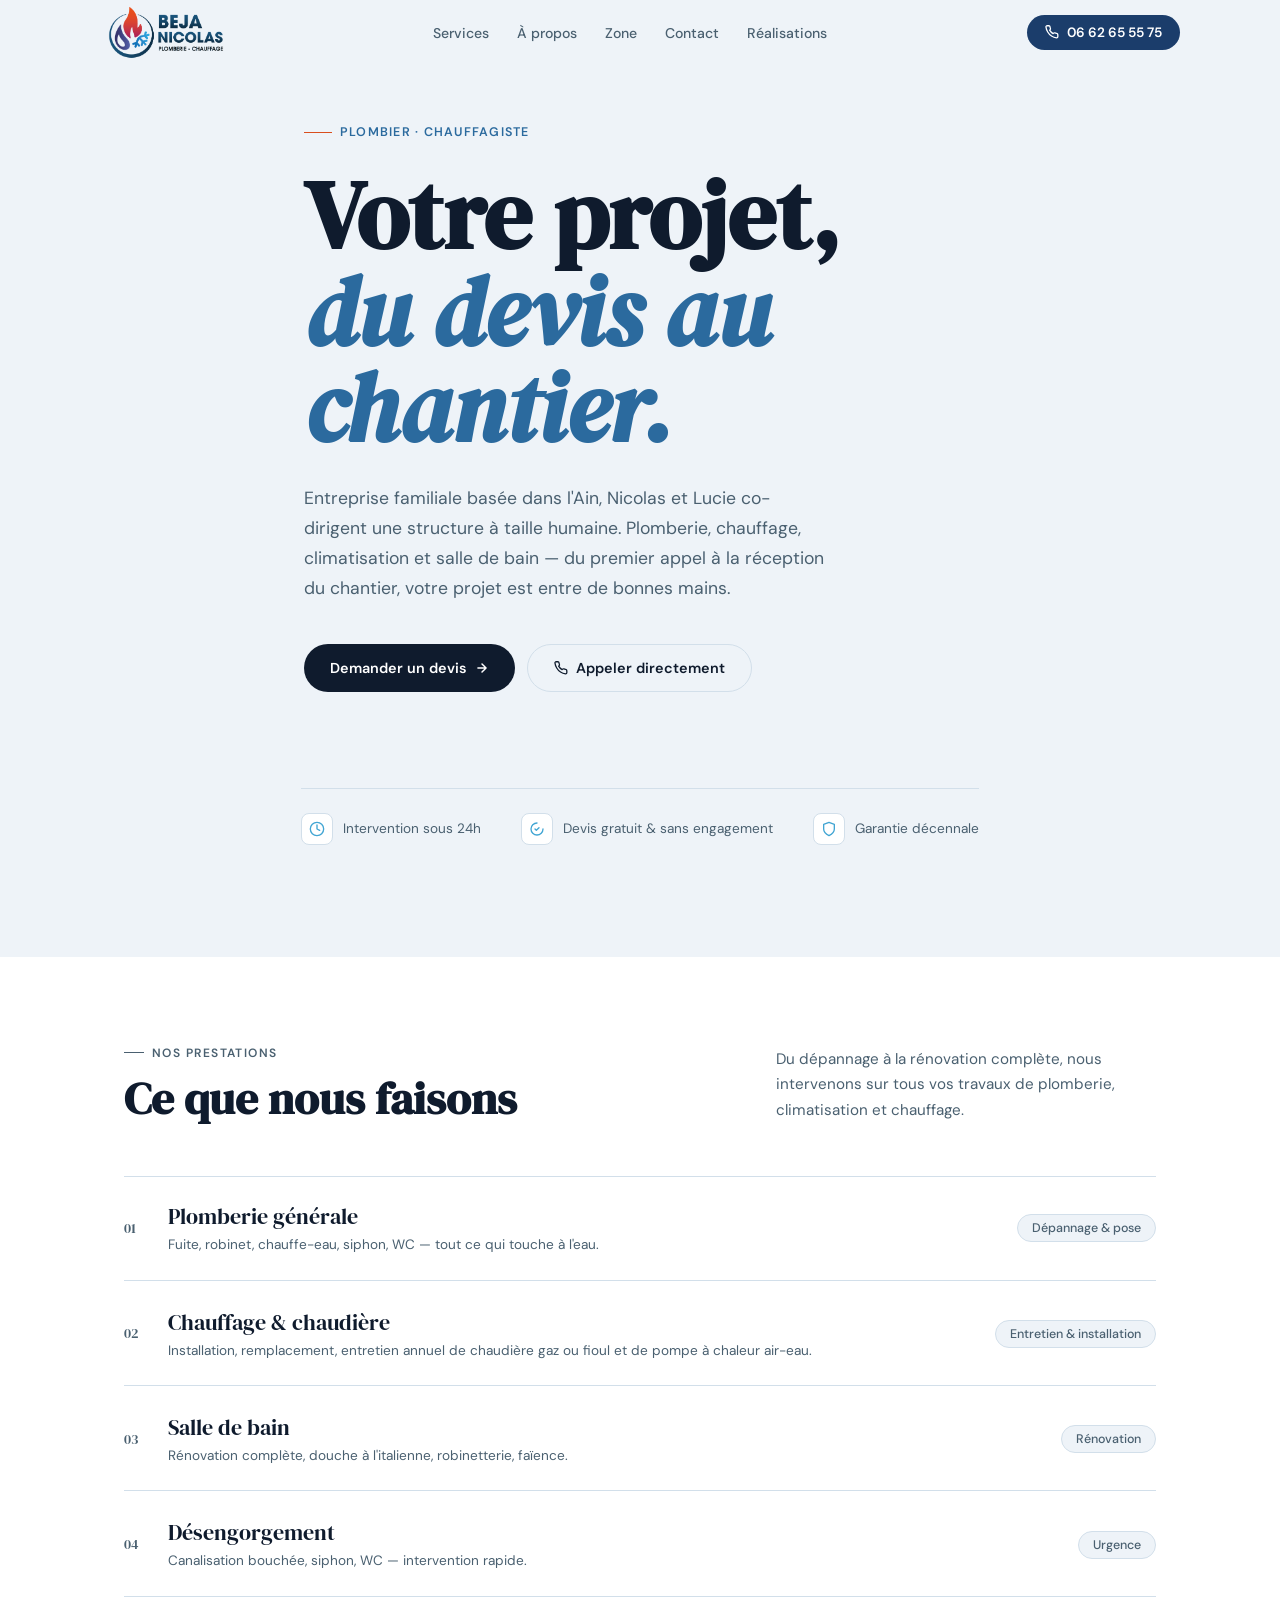
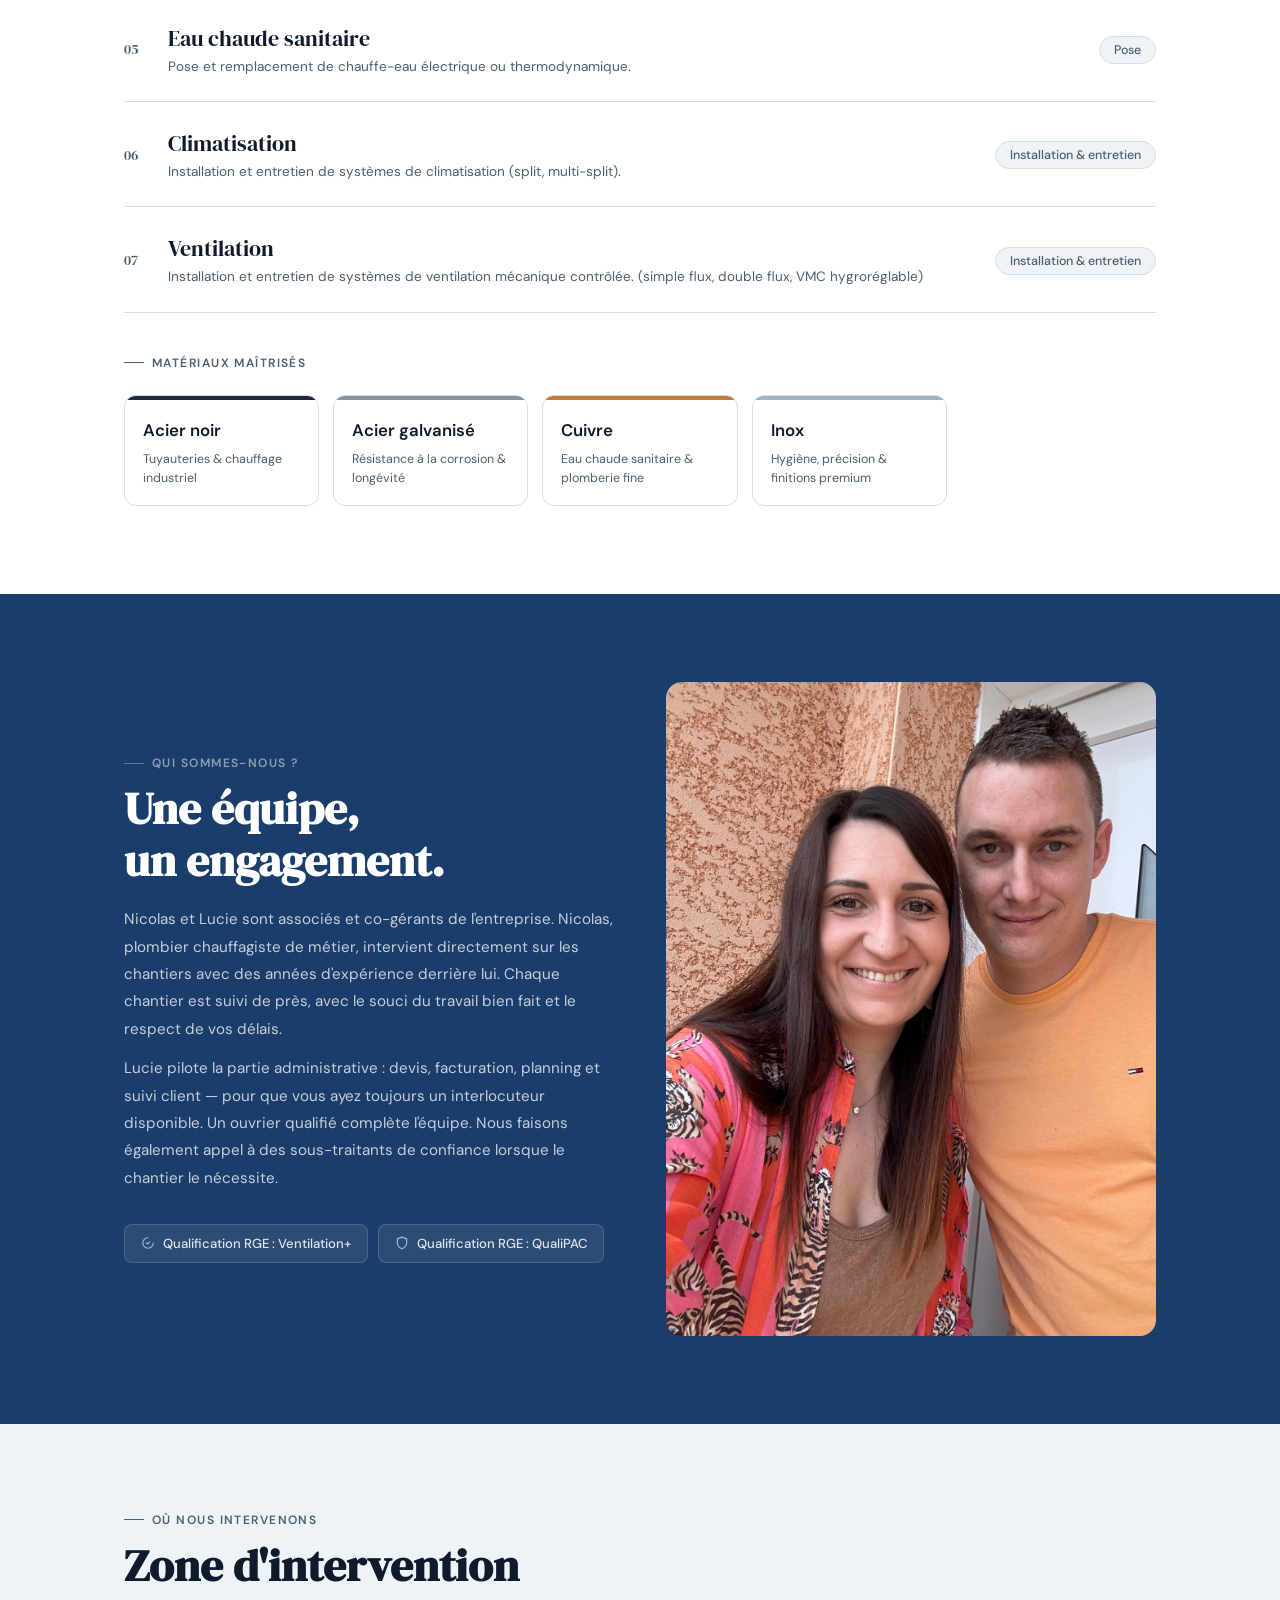
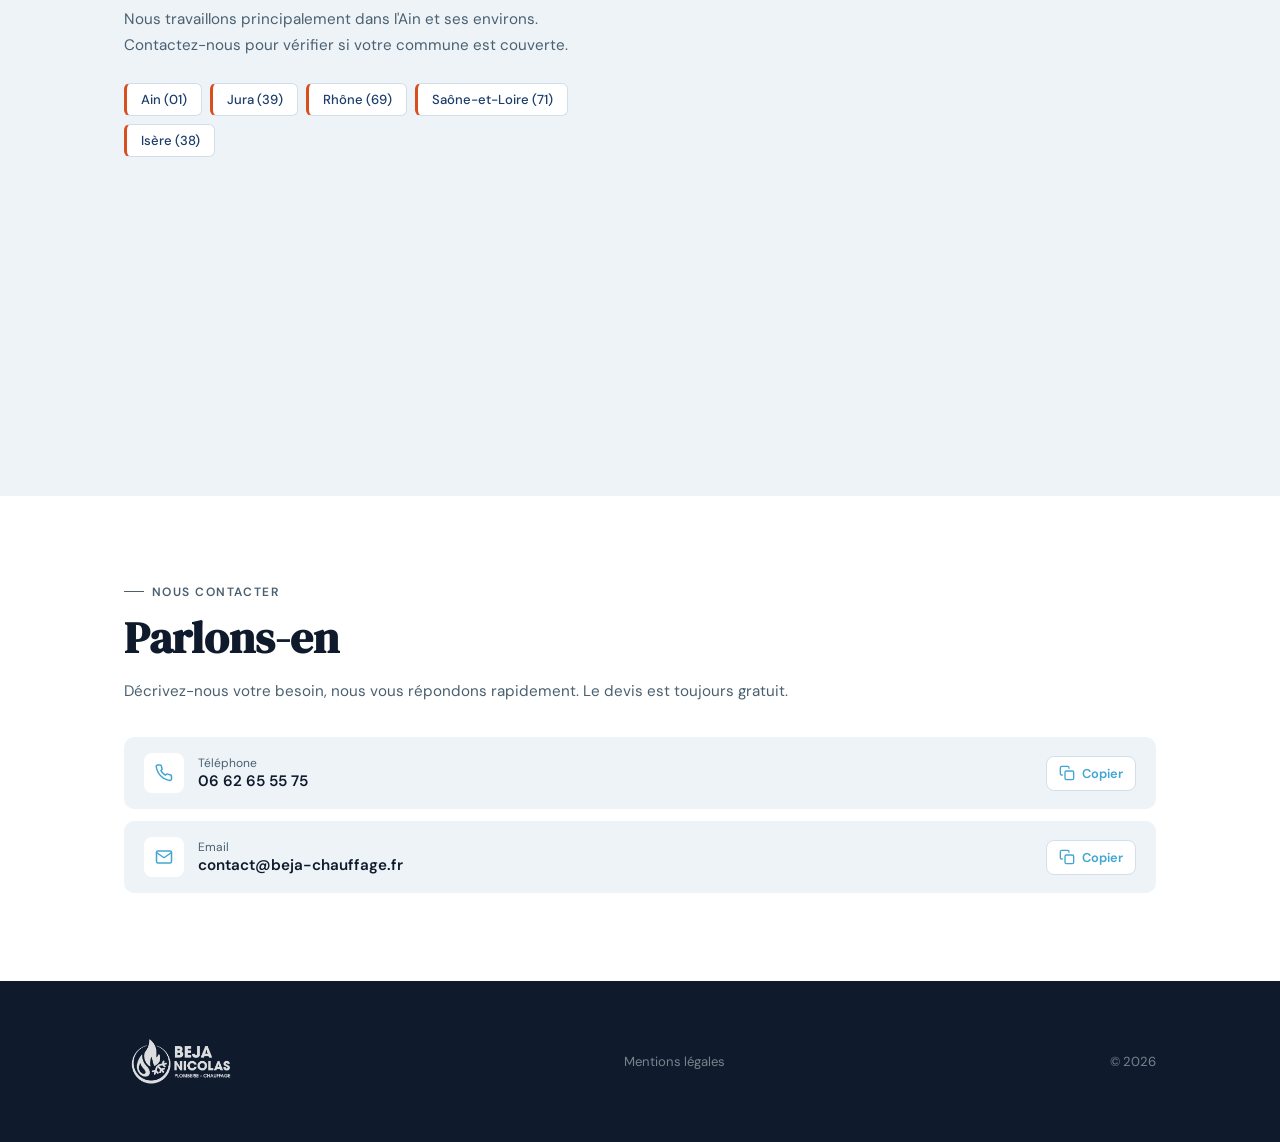
==== commit afc0fed9: "Ajoute des ratios d'aspect pour les images du logo et précharge une police pour améliorer les perfor" ====
--- a/index.html
+++ b/index.html
@@ -173,6 +173,13 @@
       type="font/woff2"
       crossorigin
     />
+    <link
+      rel="preload"
+      href="fonts/dm-serif-italic-latin.woff2"
+      as="font"
+      type="font/woff2"
+      crossorigin
+    />
     <meta name="theme-color" content="#1B3D6B" />
   </head>
   <body>
--- a/css/style.css
+++ b/css/style.css
@@ -122,6 +122,7 @@
 .nav-logo img {
   height: 93px;
   width: auto;
+  aspect-ratio: 88 / 62;
   display: block;
 }
 .nav-links {
@@ -694,6 +695,7 @@
 .footer-logo img {
   height: 81px;
   width: auto;
+  aspect-ratio: 76 / 54;
   display: block;
   filter: brightness(0) invert(1);
   opacity: .85;
--- a/css/style.css
+++ b/css/style.css
@@ -122,6 +122,7 @@
 .nav-logo img {
   height: 93px;
   width: auto;
+  aspect-ratio: 88 / 62;
   display: block;
 }
 .nav-links {
@@ -694,6 +695,7 @@
 .footer-logo img {
   height: 81px;
   width: auto;
+  aspect-ratio: 76 / 54;
   display: block;
   filter: brightness(0) invert(1);
   opacity: .85;
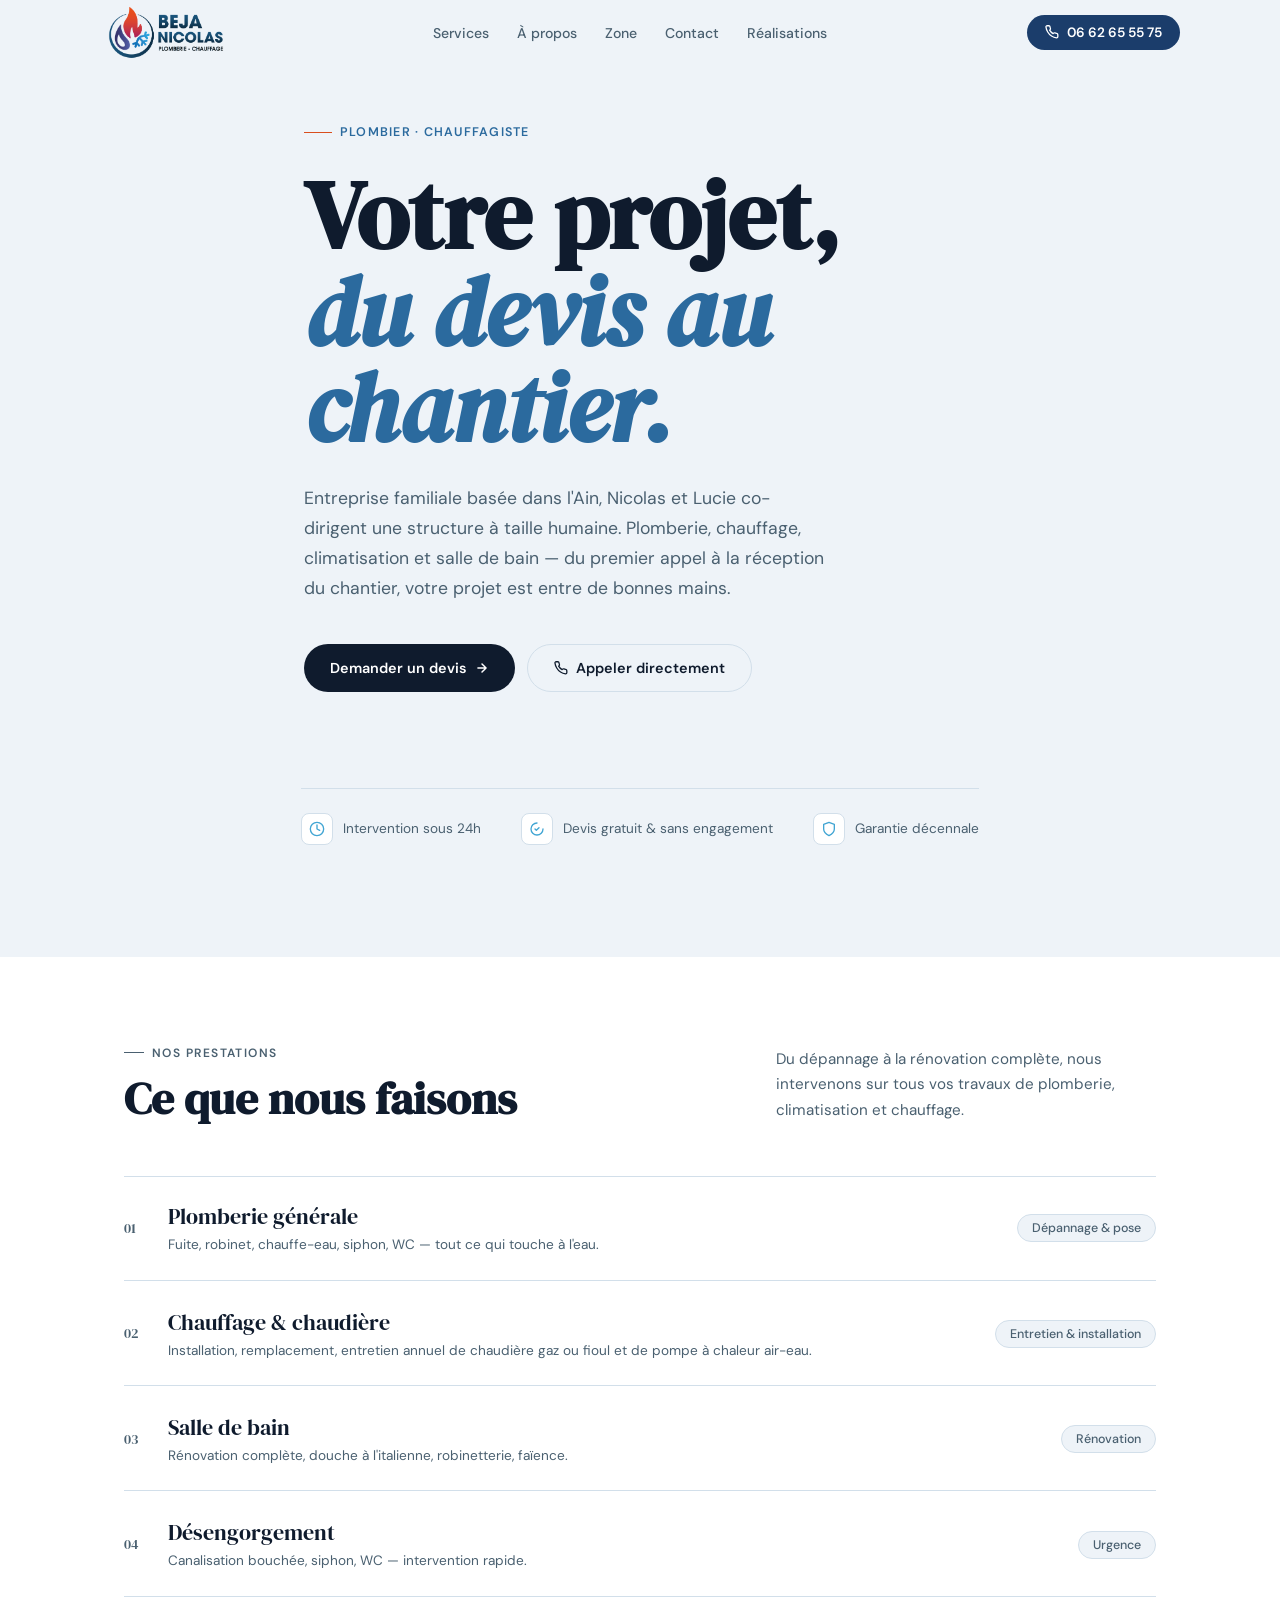
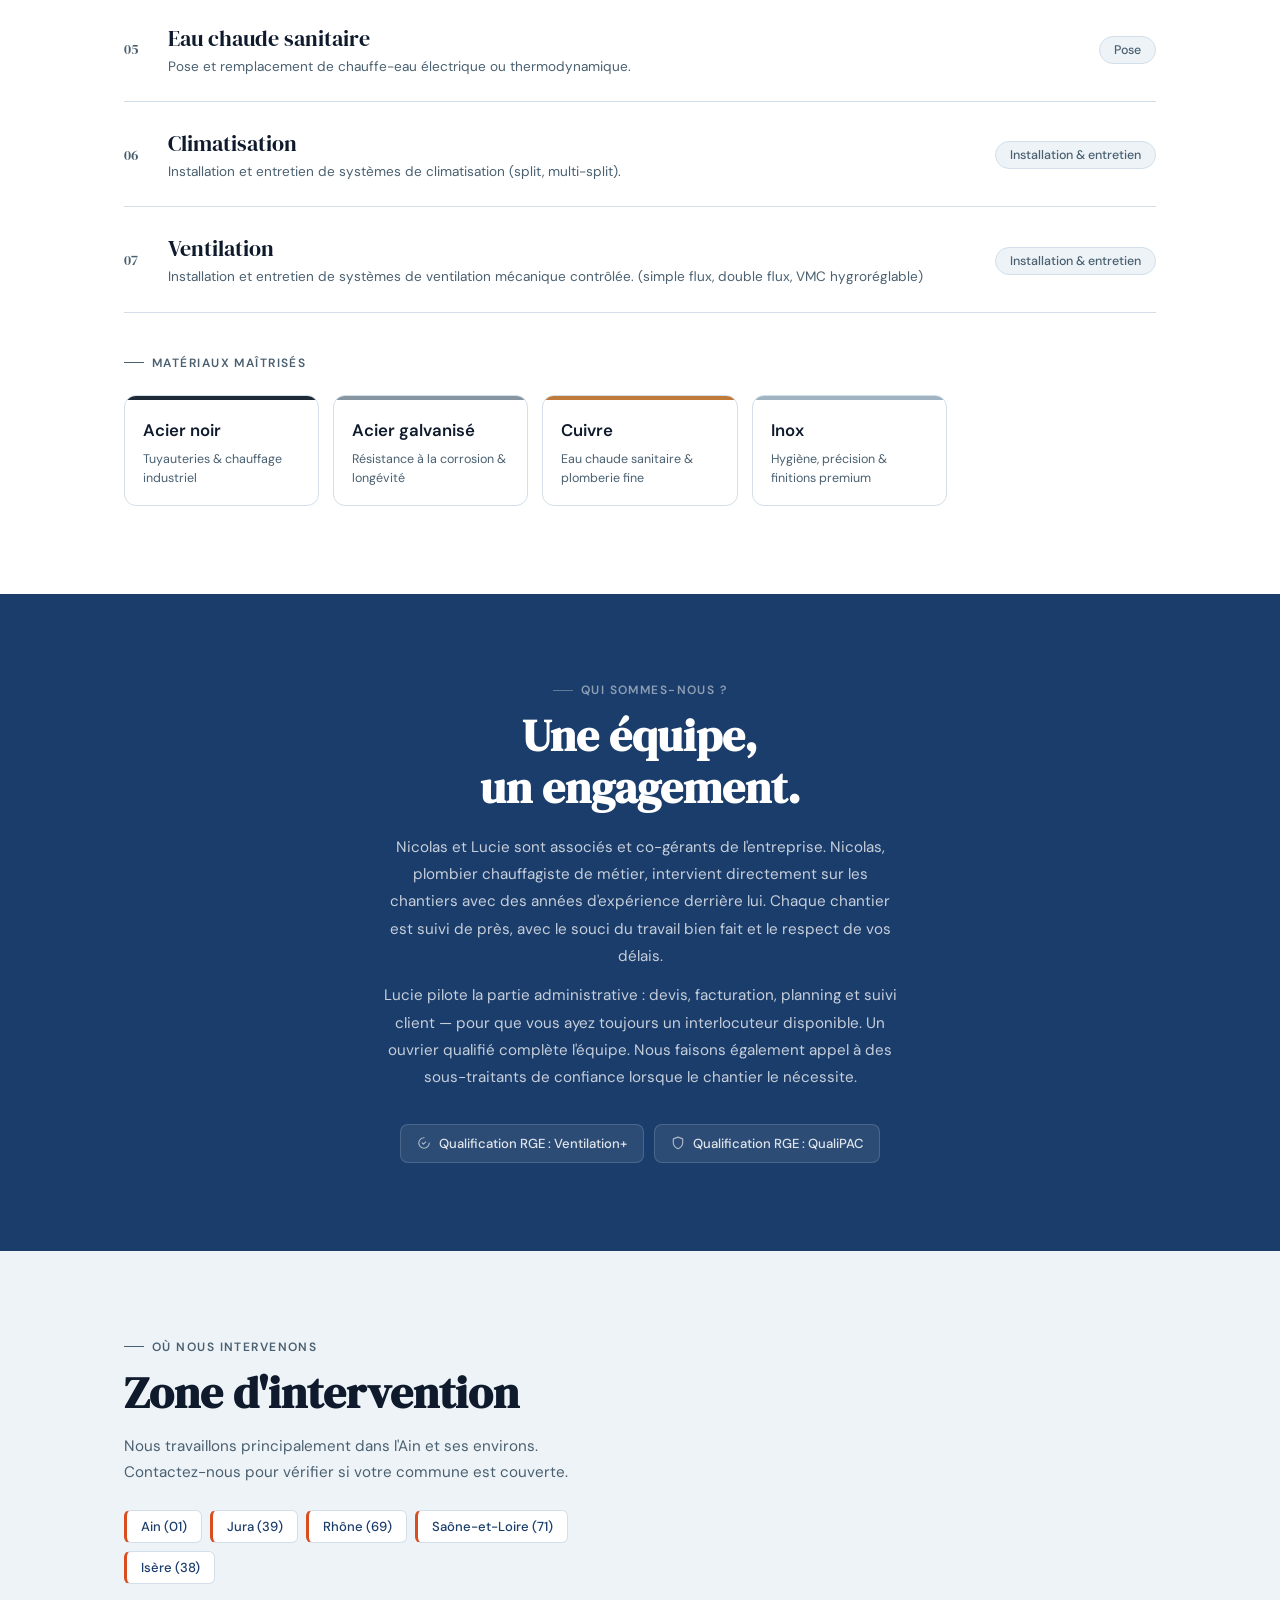
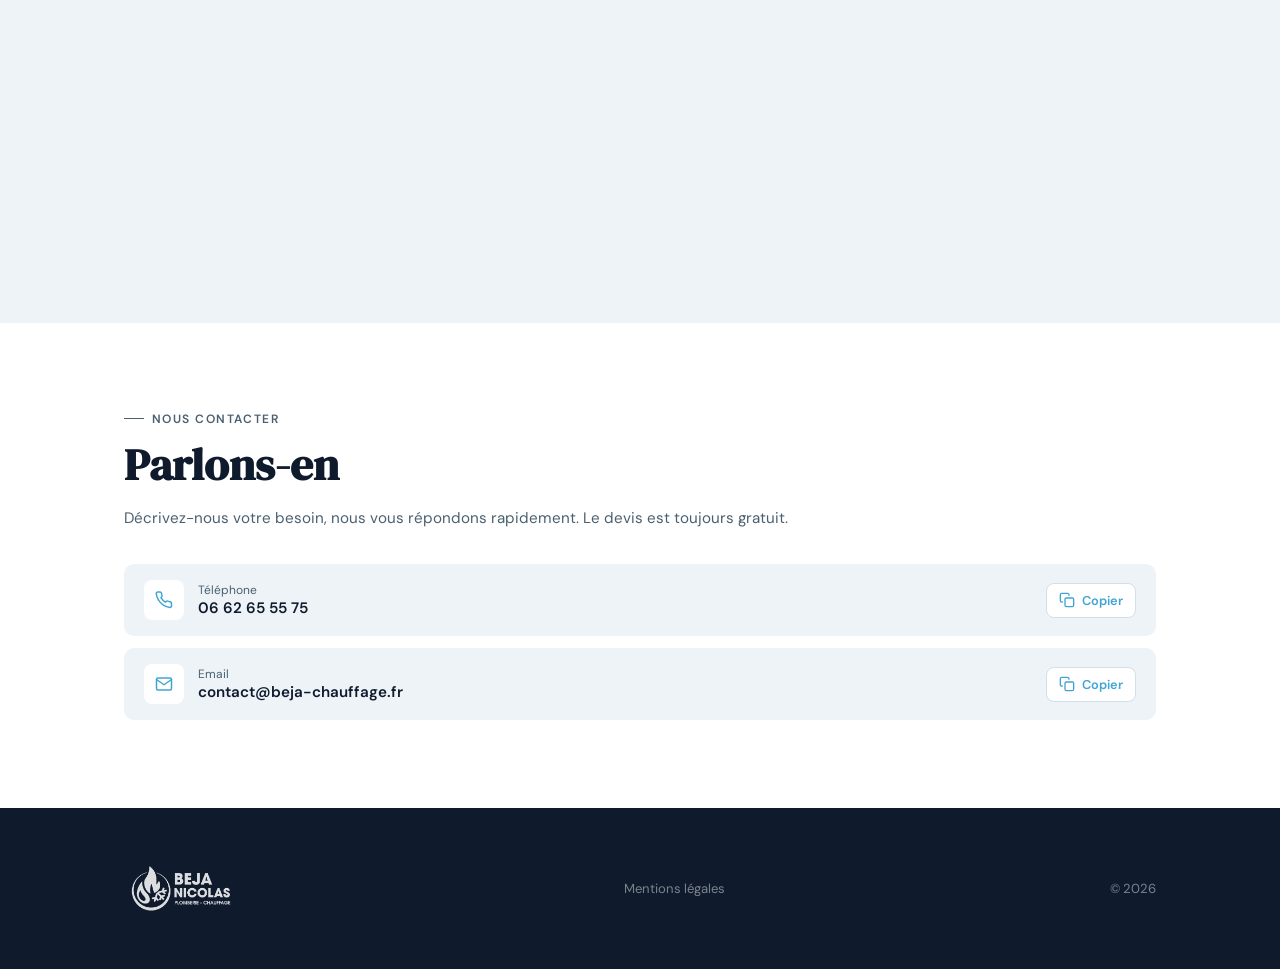
==== commit b17679b3: "Supprime l'image de portrait et ajuste la mise en page de la section "À propos" pour une meilleure p" ====
--- a/index.html
+++ b/index.html
@@ -549,16 +549,6 @@
                 </div>
               </div>
             </div>
-
-            <div class="about-photo rv">
-              <img
-                src="assets/images/portrait.jpg"
-                alt="Nicolas BEJA, plombier chauffagiste"
-                width="800"
-                height="1200"
-                loading="lazy"
-              />
-            </div>
           </div>
         </div>
       </section>
--- a/css/style.css
+++ b/css/style.css
@@ -20,7 +20,7 @@
   font-family: 'DM Sans';
   font-style: normal;
   font-weight: 400 600;
-  font-display: swap;
+  font-display: optional;
   src: url('../fonts/dm-sans-latin-ext.woff2') format('woff2');
   unicode-range: U+0100-02BA, U+02BD-02C5, U+02C7-02CC, U+02CE-02D7, U+02DD-02FF, U+0304, U+0308, U+0329, U+1D00-1DBF, U+1E00-1E9F, U+1EF2-1EFF, U+2020, U+20A0-20AB, U+20AD-20C0, U+2113, U+2C60-2C7F, U+A720-A7FF;
 }
@@ -28,7 +28,7 @@
   font-family: 'DM Sans';
   font-style: normal;
   font-weight: 400 600;
-  font-display: swap;
+  font-display: optional;
   src: url('../fonts/dm-sans-latin.woff2') format('woff2');
   unicode-range: U+0000-00FF, U+0131, U+0152-0153, U+02BB-02BC, U+02C6, U+02DA, U+02DC, U+0304, U+0308, U+0329, U+2000-206F, U+20AC, U+2122, U+2191, U+2193, U+2212, U+2215, U+FEFF, U+FFFD;
 }
@@ -36,7 +36,7 @@
   font-family: 'DM Serif Display';
   font-style: normal;
   font-weight: 400;
-  font-display: swap;
+  font-display: optional;
   src: url('../fonts/dm-serif-normal-latin-ext.woff2') format('woff2');
   unicode-range: U+0100-02BA, U+02BD-02C5, U+02C7-02CC, U+02CE-02D7, U+02DD-02FF, U+0304, U+0308, U+0329, U+1D00-1DBF, U+1E00-1E9F, U+1EF2-1EFF, U+2020, U+20A0-20AB, U+20AD-20C0, U+2113, U+2C60-2C7F, U+A720-A7FF;
 }
@@ -44,7 +44,7 @@
   font-family: 'DM Serif Display';
   font-style: normal;
   font-weight: 400;
-  font-display: swap;
+  font-display: optional;
   src: url('../fonts/dm-serif-normal-latin.woff2') format('woff2');
   unicode-range: U+0000-00FF, U+0131, U+0152-0153, U+02BB-02BC, U+02C6, U+02DA, U+02DC, U+0304, U+0308, U+0329, U+2000-206F, U+20AC, U+2122, U+2191, U+2193, U+2212, U+2215, U+FEFF, U+FFFD;
 }
@@ -52,7 +52,7 @@
   font-family: 'DM Serif Display';
   font-style: italic;
   font-weight: 400;
-  font-display: swap;
+  font-display: optional;
   src: url('../fonts/dm-serif-italic-latin-ext.woff2') format('woff2');
   unicode-range: U+0100-02BA, U+02BD-02C5, U+02C7-02CC, U+02CE-02D7, U+02DD-02FF, U+0304, U+0308, U+0329, U+1D00-1DBF, U+1E00-1E9F, U+1EF2-1EFF, U+2020, U+20A0-20AB, U+20AD-20C0, U+2113, U+2C60-2C7F, U+A720-A7FF;
 }
@@ -60,7 +60,7 @@
   font-family: 'DM Serif Display';
   font-style: italic;
   font-weight: 400;
-  font-display: swap;
+  font-display: optional;
   src: url('../fonts/dm-serif-italic-latin.woff2') format('woff2');
   unicode-range: U+0000-00FF, U+0131, U+0152-0153, U+02BB-02BC, U+02C6, U+02DA, U+02DC, U+0304, U+0308, U+0329, U+2000-206F, U+20AC, U+2122, U+2191, U+2193, U+2212, U+2215, U+FEFF, U+FFFD;
 }
@@ -480,14 +480,14 @@
 
 /* ── ABOUT ──────────────────────────────────── */
 .about { background: var(--navy); }
-.about .sec-label { color: rgba(255,255,255,.5); }
+.about .sec-label { color: rgba(255,255,255,.5); justify-content: center; }
 .about .sec-label::before { background: rgba(255,255,255,.3); }
 .about .sec-title { color: var(--white); }
 
 .about-layout {
-  display: grid;
-  gap: 52px;
-  align-items: center;
+  max-width: 720px;
+  margin-inline: auto;
+  text-align: center;
 }
 
 .about-text p {
@@ -496,6 +496,7 @@
   line-height: 1.8;
   margin-top: 20px;
   max-width: 52ch;
+  margin-inline: auto;
 }
 .about-text p + p { margin-top: 12px; }
 
@@ -517,6 +518,7 @@
 .about-certs {
   display: flex;
   flex-wrap: wrap;
+  justify-content: center;
   gap: 10px;
   margin-top: 32px;
 }
@@ -533,24 +535,6 @@
   color: rgba(255,255,255,.85);
 }
 .cert svg { flex-shrink: 0; opacity: .7; }
-
-.about-photo {
-  aspect-ratio: 3/4;
-  max-height: 420px;
-  border-radius: 16px;
-  overflow: hidden;
-}
-.about-photo img {
-  width: 100%;
-  height: 100%;
-  object-fit: cover;
-  object-position: center;
-}
-
-@media (min-width: 800px) {
-  .about-layout { grid-template-columns: 1fr 1fr; }
-  .about-photo  { max-height: none; }
-}
 
 /* ── ZONE ───────────────────────────────────── */
 .zone { background: var(--fog); }
--- a/css/style.css
+++ b/css/style.css
@@ -20,7 +20,7 @@
   font-family: 'DM Sans';
   font-style: normal;
   font-weight: 400 600;
-  font-display: swap;
+  font-display: optional;
   src: url('../fonts/dm-sans-latin-ext.woff2') format('woff2');
   unicode-range: U+0100-02BA, U+02BD-02C5, U+02C7-02CC, U+02CE-02D7, U+02DD-02FF, U+0304, U+0308, U+0329, U+1D00-1DBF, U+1E00-1E9F, U+1EF2-1EFF, U+2020, U+20A0-20AB, U+20AD-20C0, U+2113, U+2C60-2C7F, U+A720-A7FF;
 }
@@ -28,7 +28,7 @@
   font-family: 'DM Sans';
   font-style: normal;
   font-weight: 400 600;
-  font-display: swap;
+  font-display: optional;
   src: url('../fonts/dm-sans-latin.woff2') format('woff2');
   unicode-range: U+0000-00FF, U+0131, U+0152-0153, U+02BB-02BC, U+02C6, U+02DA, U+02DC, U+0304, U+0308, U+0329, U+2000-206F, U+20AC, U+2122, U+2191, U+2193, U+2212, U+2215, U+FEFF, U+FFFD;
 }
@@ -36,7 +36,7 @@
   font-family: 'DM Serif Display';
   font-style: normal;
   font-weight: 400;
-  font-display: swap;
+  font-display: optional;
   src: url('../fonts/dm-serif-normal-latin-ext.woff2') format('woff2');
   unicode-range: U+0100-02BA, U+02BD-02C5, U+02C7-02CC, U+02CE-02D7, U+02DD-02FF, U+0304, U+0308, U+0329, U+1D00-1DBF, U+1E00-1E9F, U+1EF2-1EFF, U+2020, U+20A0-20AB, U+20AD-20C0, U+2113, U+2C60-2C7F, U+A720-A7FF;
 }
@@ -44,7 +44,7 @@
   font-family: 'DM Serif Display';
   font-style: normal;
   font-weight: 400;
-  font-display: swap;
+  font-display: optional;
   src: url('../fonts/dm-serif-normal-latin.woff2') format('woff2');
   unicode-range: U+0000-00FF, U+0131, U+0152-0153, U+02BB-02BC, U+02C6, U+02DA, U+02DC, U+0304, U+0308, U+0329, U+2000-206F, U+20AC, U+2122, U+2191, U+2193, U+2212, U+2215, U+FEFF, U+FFFD;
 }
@@ -52,7 +52,7 @@
   font-family: 'DM Serif Display';
   font-style: italic;
   font-weight: 400;
-  font-display: swap;
+  font-display: optional;
   src: url('../fonts/dm-serif-italic-latin-ext.woff2') format('woff2');
   unicode-range: U+0100-02BA, U+02BD-02C5, U+02C7-02CC, U+02CE-02D7, U+02DD-02FF, U+0304, U+0308, U+0329, U+1D00-1DBF, U+1E00-1E9F, U+1EF2-1EFF, U+2020, U+20A0-20AB, U+20AD-20C0, U+2113, U+2C60-2C7F, U+A720-A7FF;
 }
@@ -60,7 +60,7 @@
   font-family: 'DM Serif Display';
   font-style: italic;
   font-weight: 400;
-  font-display: swap;
+  font-display: optional;
   src: url('../fonts/dm-serif-italic-latin.woff2') format('woff2');
   unicode-range: U+0000-00FF, U+0131, U+0152-0153, U+02BB-02BC, U+02C6, U+02DA, U+02DC, U+0304, U+0308, U+0329, U+2000-206F, U+20AC, U+2122, U+2191, U+2193, U+2212, U+2215, U+FEFF, U+FFFD;
 }
@@ -480,14 +480,14 @@
 
 /* ── ABOUT ──────────────────────────────────── */
 .about { background: var(--navy); }
-.about .sec-label { color: rgba(255,255,255,.5); }
+.about .sec-label { color: rgba(255,255,255,.5); justify-content: center; }
 .about .sec-label::before { background: rgba(255,255,255,.3); }
 .about .sec-title { color: var(--white); }
 
 .about-layout {
-  display: grid;
-  gap: 52px;
-  align-items: center;
+  max-width: 720px;
+  margin-inline: auto;
+  text-align: center;
 }
 
 .about-text p {
@@ -496,6 +496,7 @@
   line-height: 1.8;
   margin-top: 20px;
   max-width: 52ch;
+  margin-inline: auto;
 }
 .about-text p + p { margin-top: 12px; }
 
@@ -517,6 +518,7 @@
 .about-certs {
   display: flex;
   flex-wrap: wrap;
+  justify-content: center;
   gap: 10px;
   margin-top: 32px;
 }
@@ -533,24 +535,6 @@
   color: rgba(255,255,255,.85);
 }
 .cert svg { flex-shrink: 0; opacity: .7; }
-
-.about-photo {
-  aspect-ratio: 3/4;
-  max-height: 420px;
-  border-radius: 16px;
-  overflow: hidden;
-}
-.about-photo img {
-  width: 100%;
-  height: 100%;
-  object-fit: cover;
-  object-position: center;
-}
-
-@media (min-width: 800px) {
-  .about-layout { grid-template-columns: 1fr 1fr; }
-  .about-photo  { max-height: none; }
-}
 
 /* ── ZONE ───────────────────────────────────── */
 .zone { background: var(--fog); }
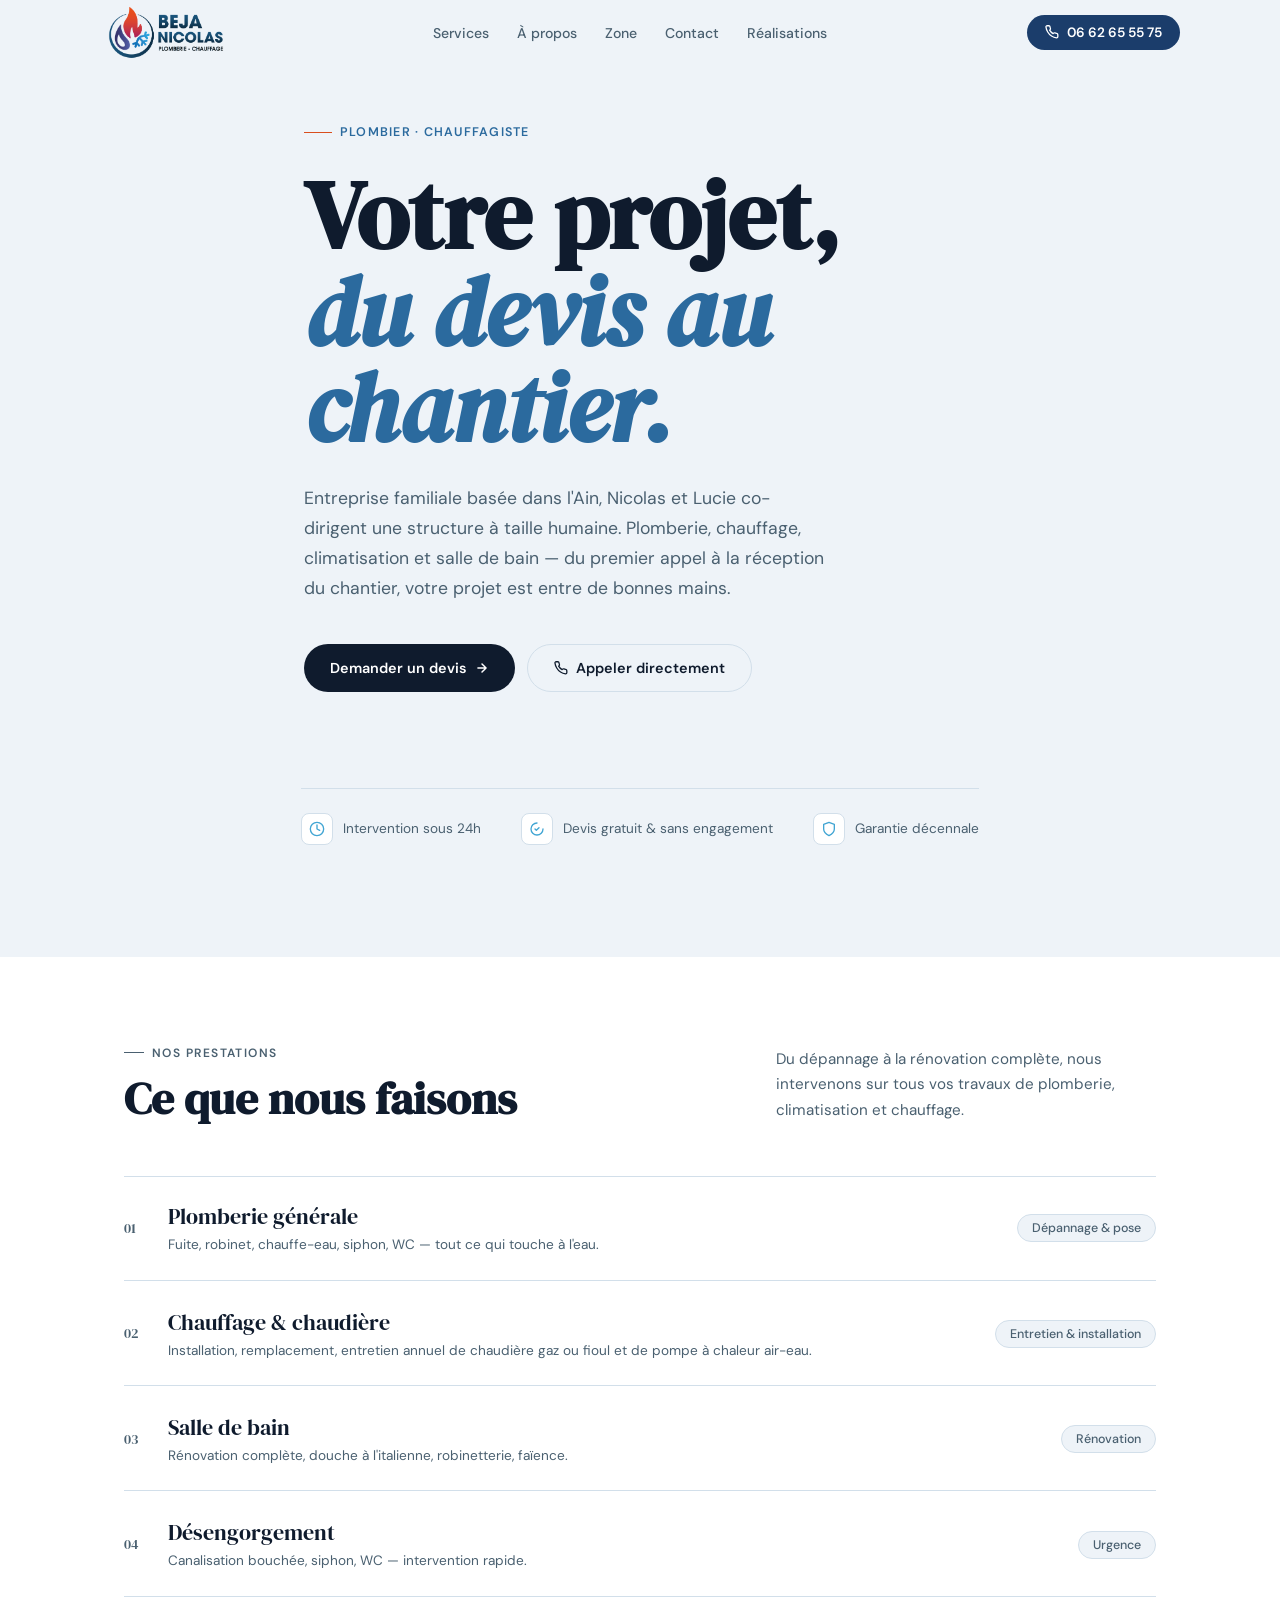
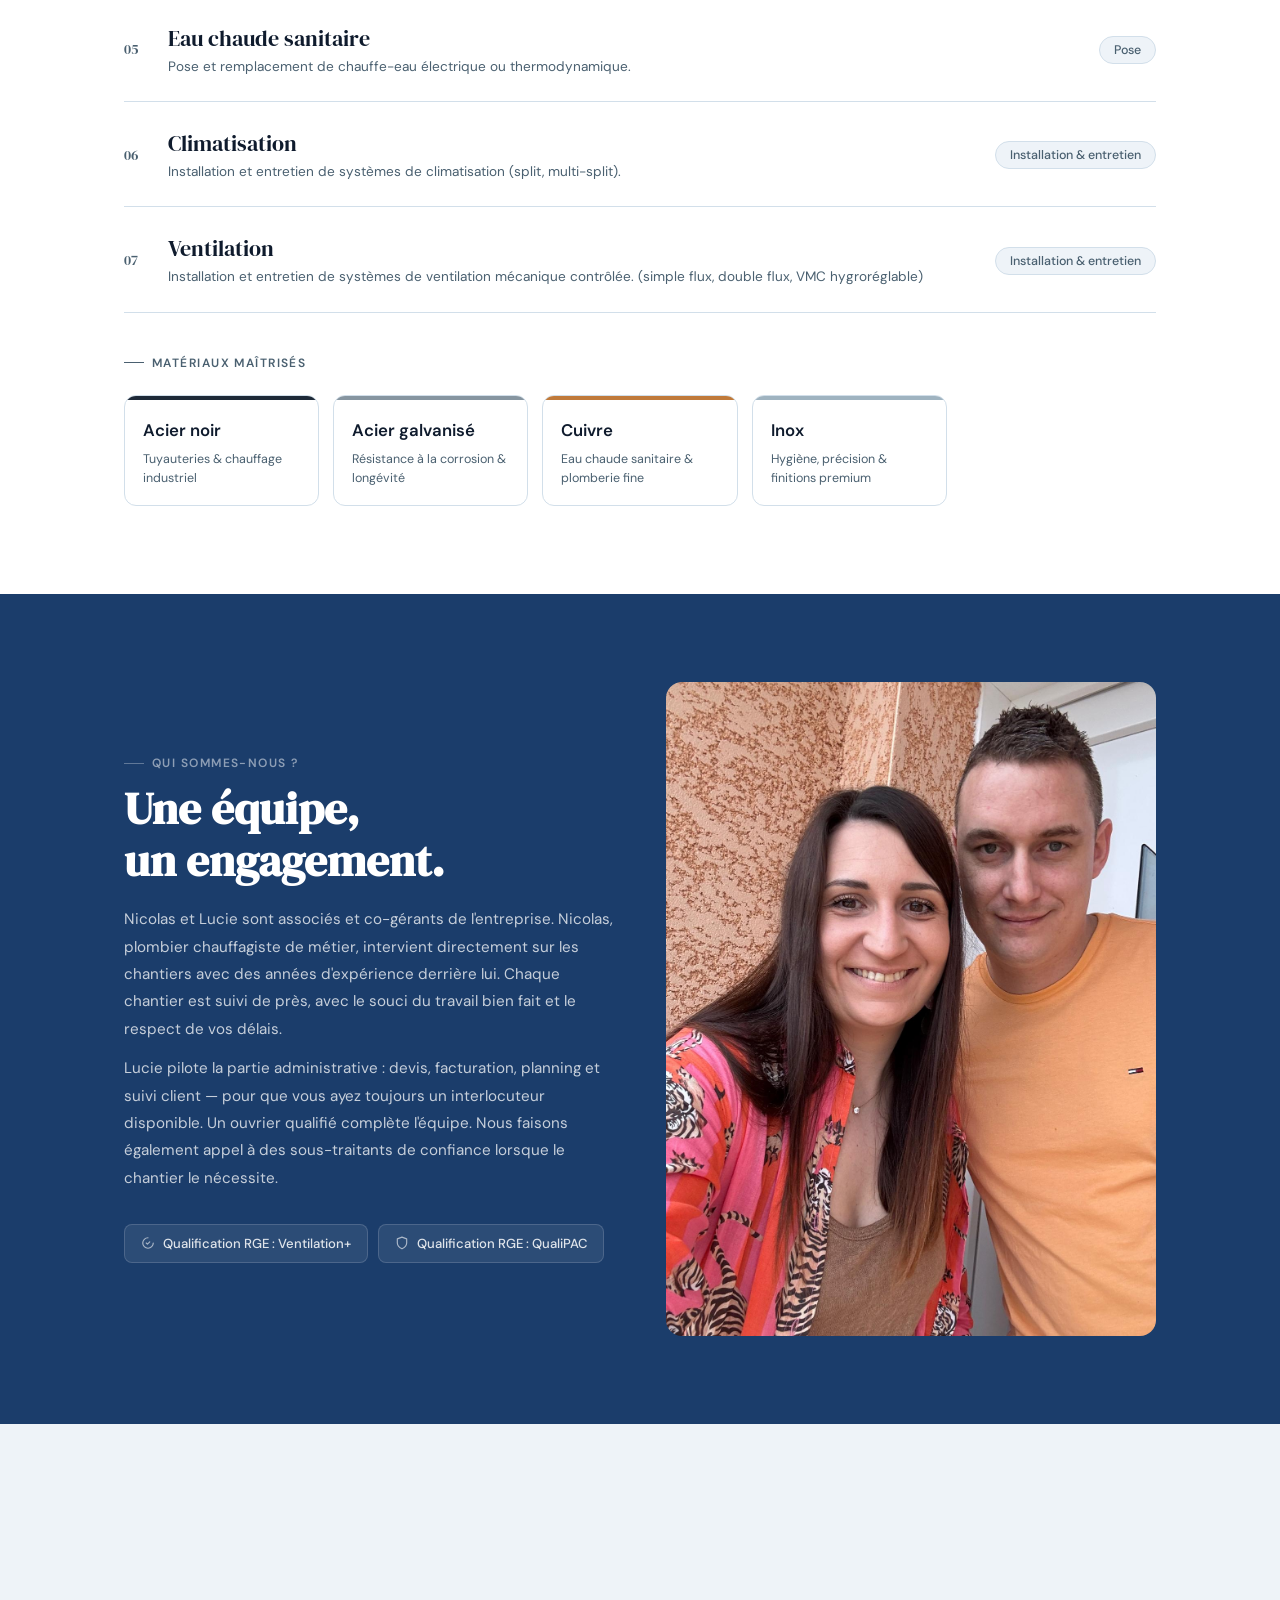
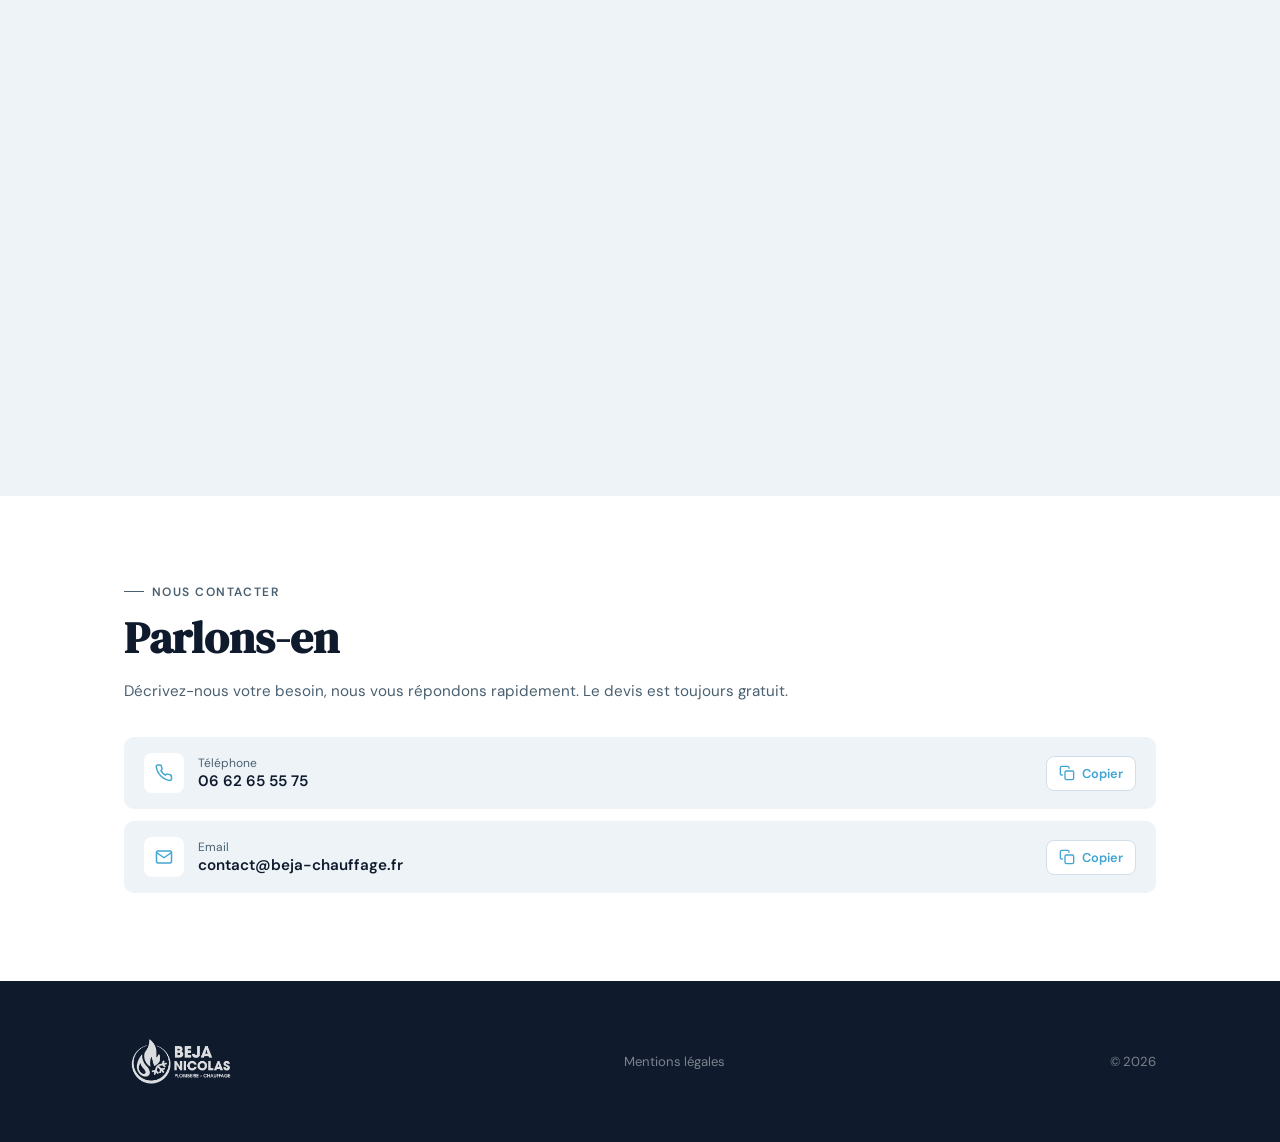
==== commit f049ac2d: "Ajoute une image de portrait à la section "À propos" et améliore la mise en page avec un nouveau sty" ====
--- a/index.html
+++ b/index.html
@@ -549,6 +549,16 @@
                 </div>
               </div>
             </div>
+
+            <div class="about-photo rv">
+              <img
+                src="assets/images/portrait.jpg"
+                alt="Nicolas BEJA, plombier chauffagiste"
+                width="800"
+                height="1200"
+                loading="lazy"
+              />
+            </div>
           </div>
         </div>
       </section>
--- a/css/style.css
+++ b/css/style.css
@@ -480,14 +480,14 @@
 
 /* ── ABOUT ──────────────────────────────────── */
 .about { background: var(--navy); }
-.about .sec-label { color: rgba(255,255,255,.5); justify-content: center; }
+.about .sec-label { color: rgba(255,255,255,.5); }
 .about .sec-label::before { background: rgba(255,255,255,.3); }
 .about .sec-title { color: var(--white); }
 
 .about-layout {
-  max-width: 720px;
-  margin-inline: auto;
-  text-align: center;
+  display: grid;
+  gap: 52px;
+  align-items: center;
 }
 
 .about-text p {
@@ -496,7 +496,6 @@
   line-height: 1.8;
   margin-top: 20px;
   max-width: 52ch;
-  margin-inline: auto;
 }
 .about-text p + p { margin-top: 12px; }
 
@@ -518,7 +517,6 @@
 .about-certs {
   display: flex;
   flex-wrap: wrap;
-  justify-content: center;
   gap: 10px;
   margin-top: 32px;
 }
@@ -535,6 +533,24 @@
   color: rgba(255,255,255,.85);
 }
 .cert svg { flex-shrink: 0; opacity: .7; }
+
+.about-photo {
+  aspect-ratio: 3/4;
+  max-height: 420px;
+  border-radius: 16px;
+  overflow: hidden;
+}
+.about-photo img {
+  width: 100%;
+  height: 100%;
+  object-fit: cover;
+  object-position: center;
+}
+
+@media (min-width: 800px) {
+  .about-layout { grid-template-columns: 1fr 1fr; }
+  .about-photo  { max-height: none; }
+}
 
 /* ── ZONE ───────────────────────────────────── */
 .zone { background: var(--fog); }
--- a/css/style.css
+++ b/css/style.css
@@ -480,14 +480,14 @@
 
 /* ── ABOUT ──────────────────────────────────── */
 .about { background: var(--navy); }
-.about .sec-label { color: rgba(255,255,255,.5); justify-content: center; }
+.about .sec-label { color: rgba(255,255,255,.5); }
 .about .sec-label::before { background: rgba(255,255,255,.3); }
 .about .sec-title { color: var(--white); }
 
 .about-layout {
-  max-width: 720px;
-  margin-inline: auto;
-  text-align: center;
+  display: grid;
+  gap: 52px;
+  align-items: center;
 }
 
 .about-text p {
@@ -496,7 +496,6 @@
   line-height: 1.8;
   margin-top: 20px;
   max-width: 52ch;
-  margin-inline: auto;
 }
 .about-text p + p { margin-top: 12px; }
 
@@ -518,7 +517,6 @@
 .about-certs {
   display: flex;
   flex-wrap: wrap;
-  justify-content: center;
   gap: 10px;
   margin-top: 32px;
 }
@@ -535,6 +533,24 @@
   color: rgba(255,255,255,.85);
 }
 .cert svg { flex-shrink: 0; opacity: .7; }
+
+.about-photo {
+  aspect-ratio: 3/4;
+  max-height: 420px;
+  border-radius: 16px;
+  overflow: hidden;
+}
+.about-photo img {
+  width: 100%;
+  height: 100%;
+  object-fit: cover;
+  object-position: center;
+}
+
+@media (min-width: 800px) {
+  .about-layout { grid-template-columns: 1fr 1fr; }
+  .about-photo  { max-height: none; }
+}
 
 /* ── ZONE ───────────────────────────────────── */
 .zone { background: var(--fog); }
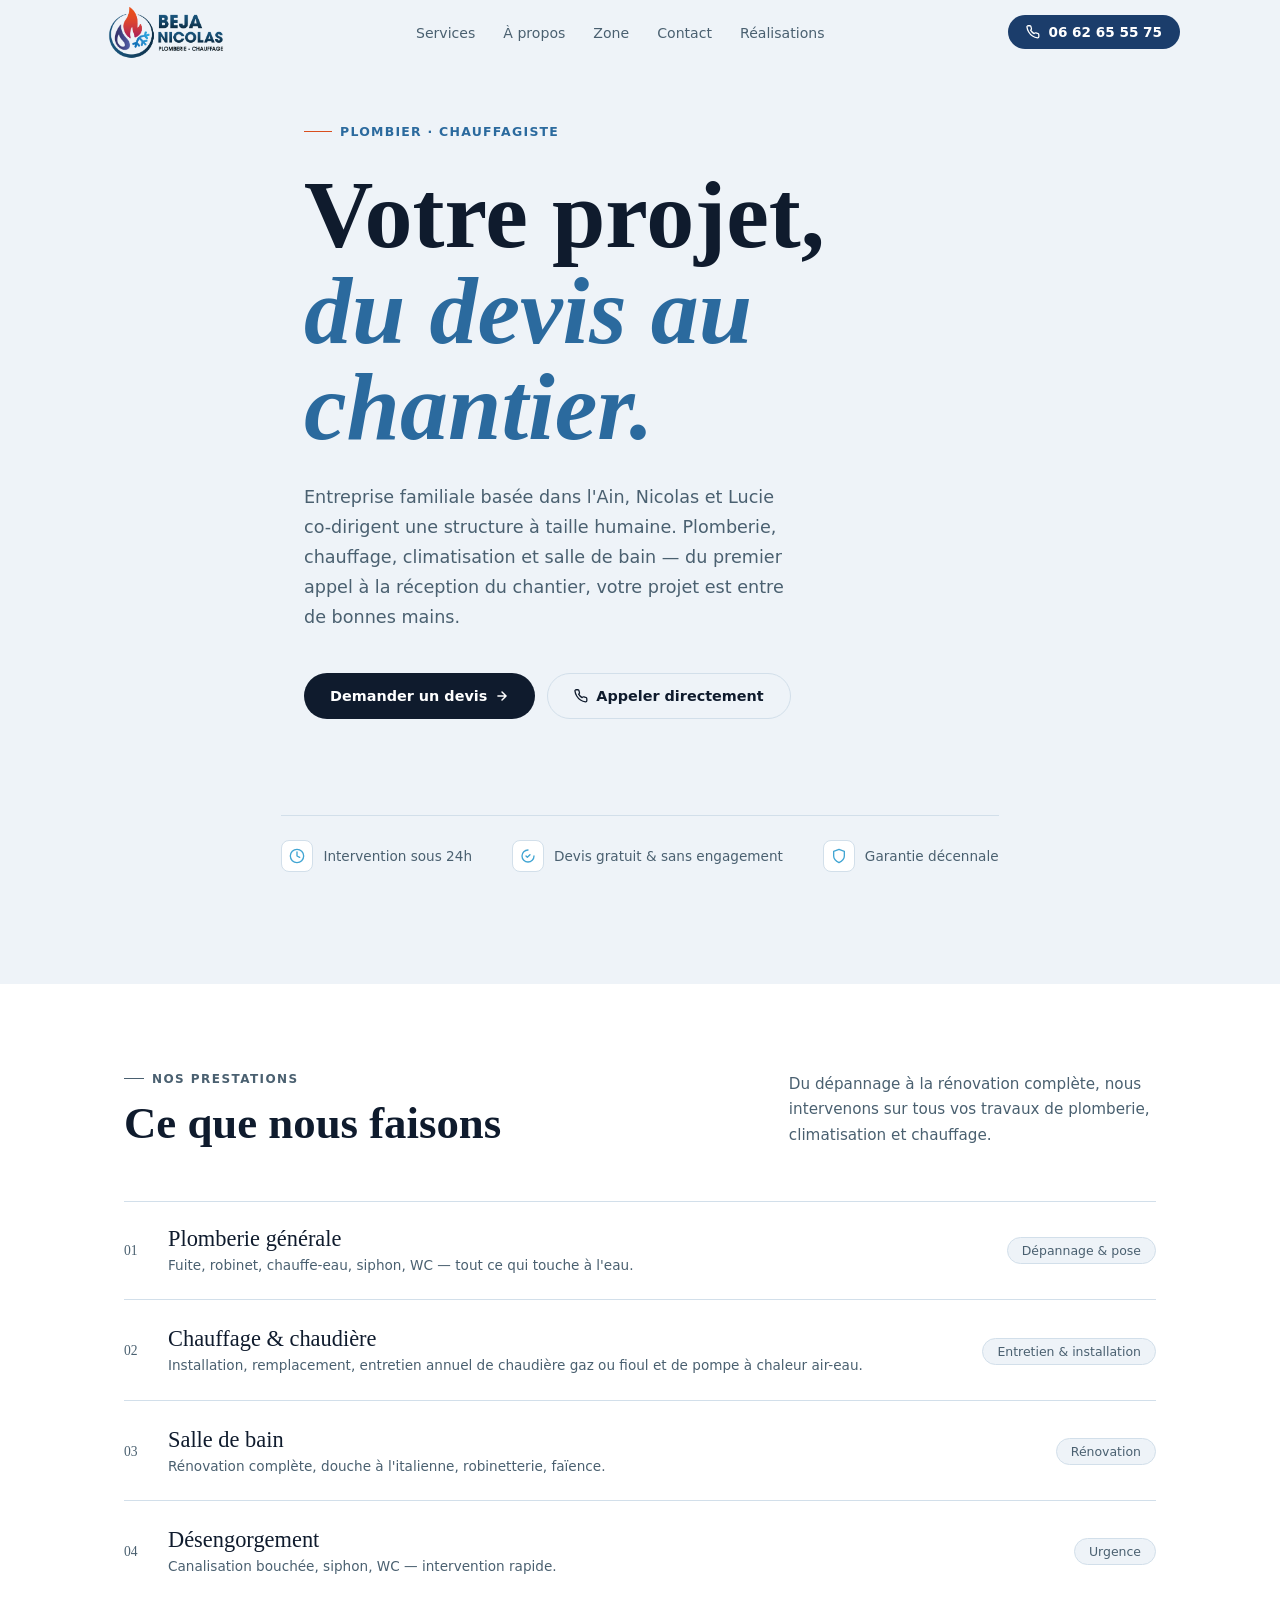
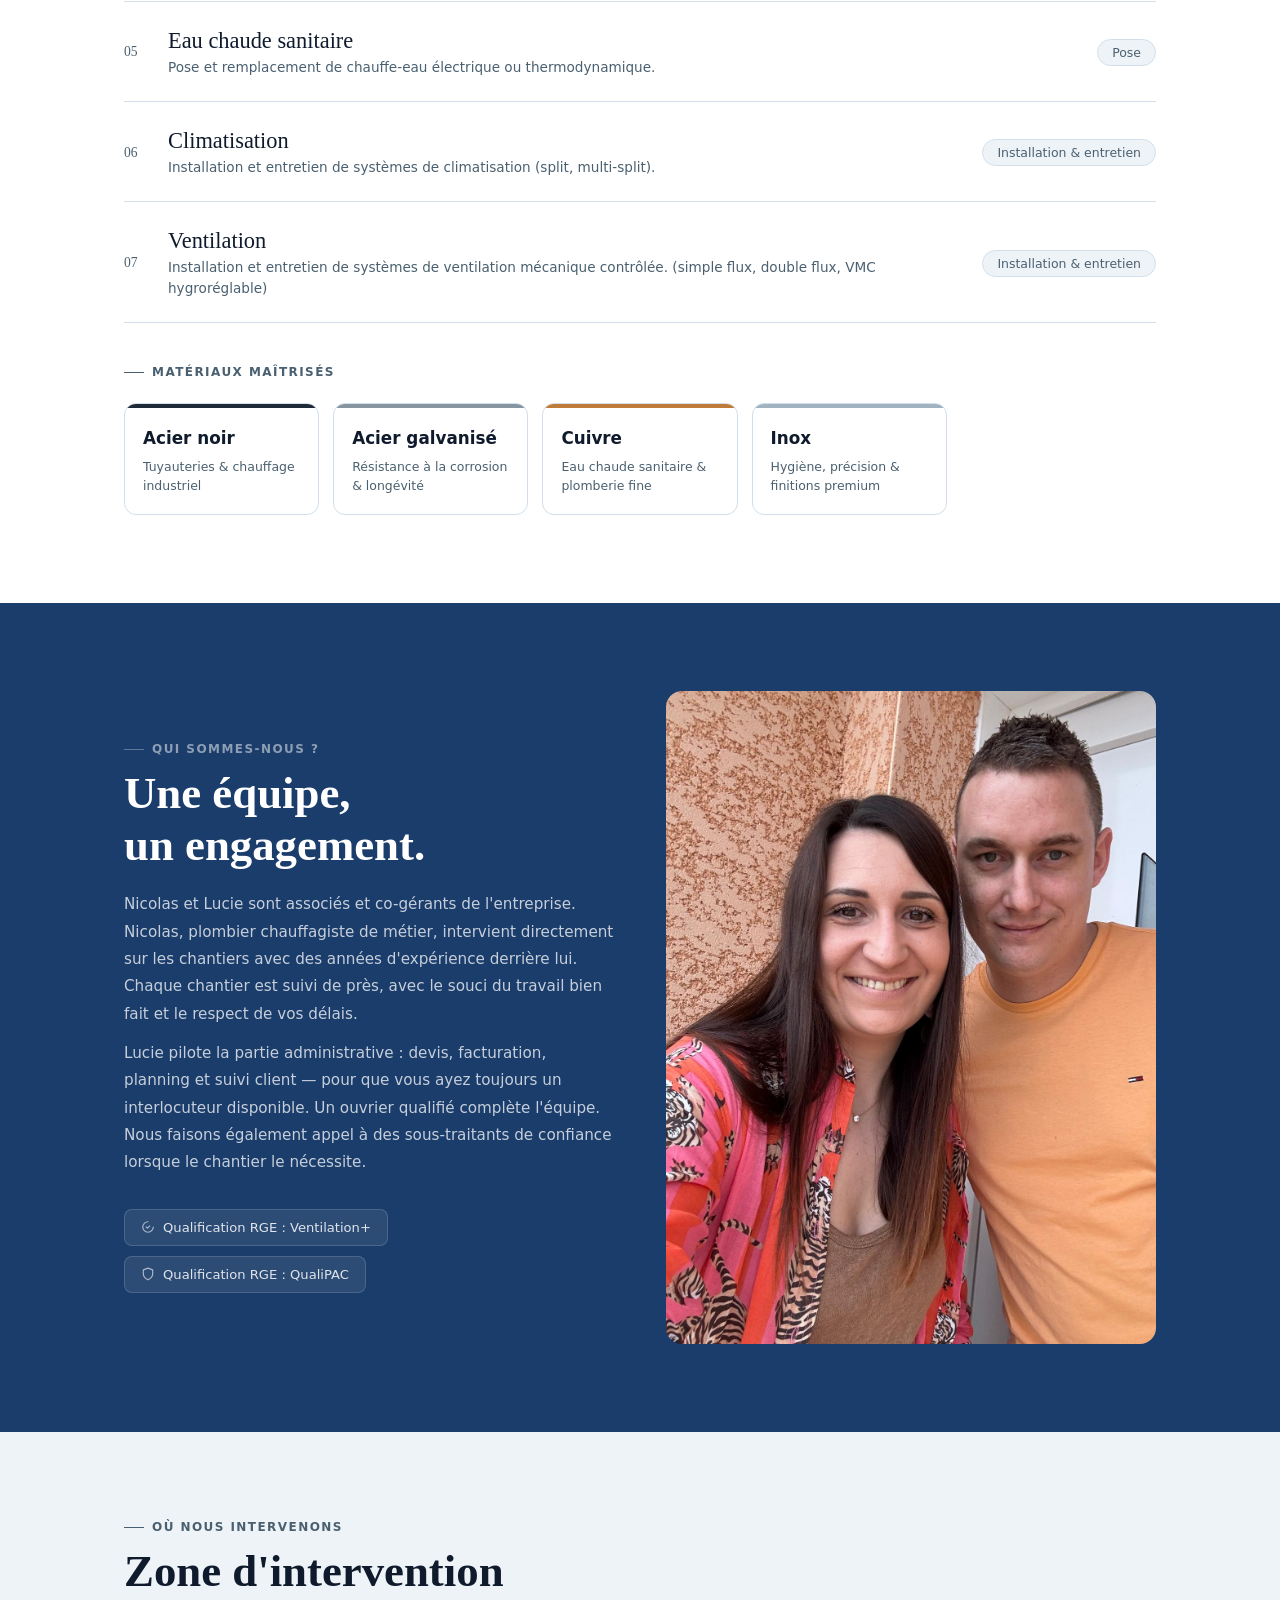
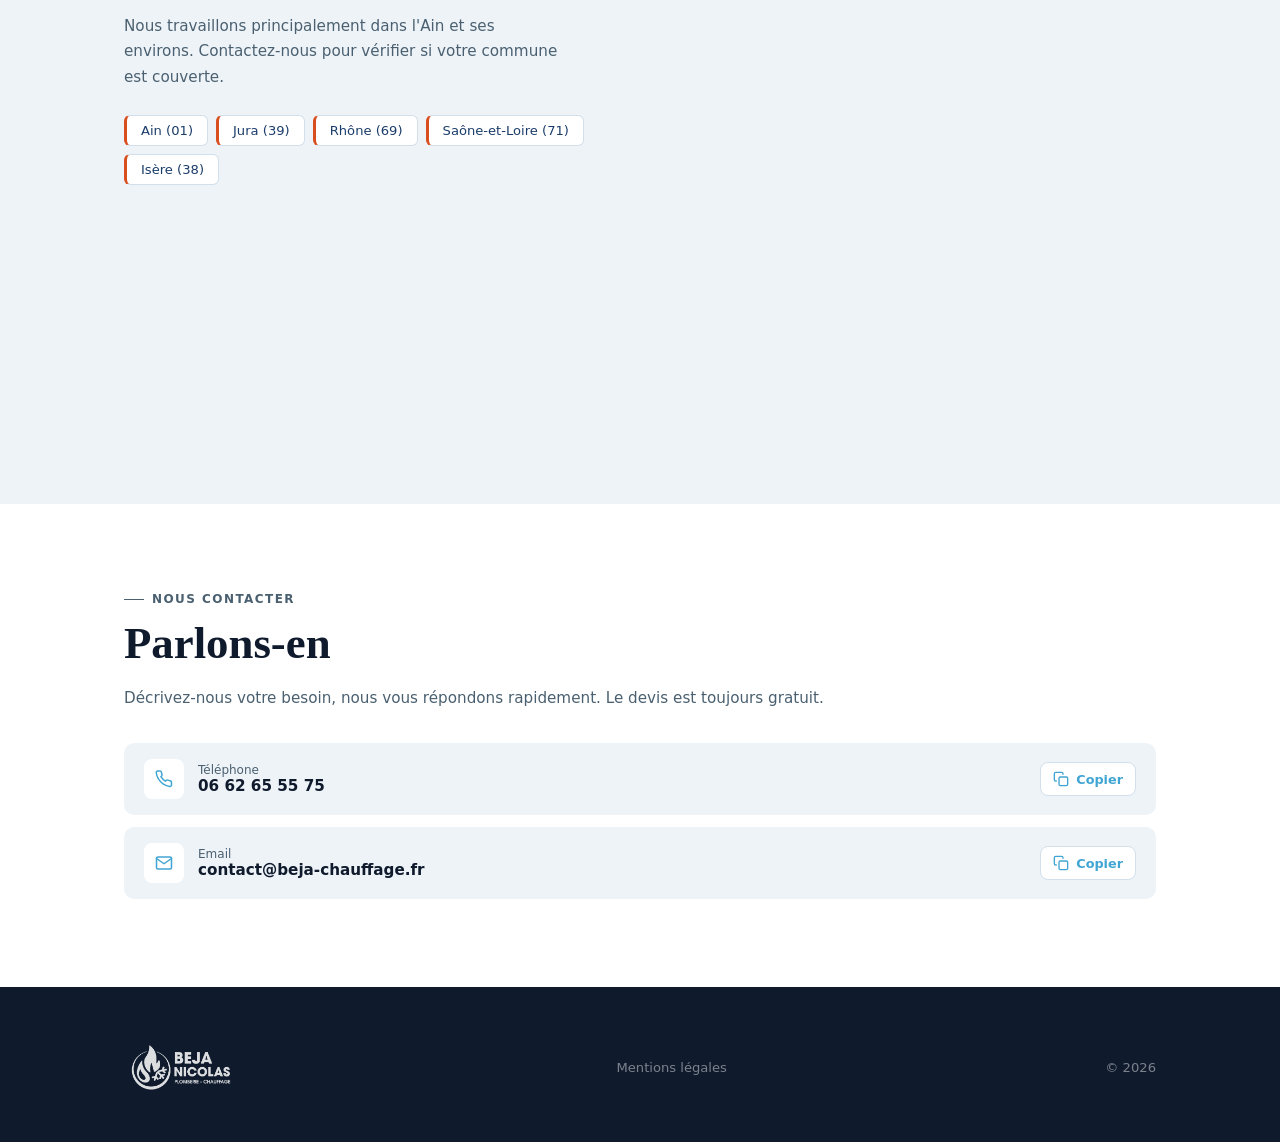
==== commit 7065649d: "Remplace le domaine beja-plomberie.fr par beja-chauffage.fr et ajoute le CNAME GitHub Pages Le domai" ====
--- a/index.html
+++ b/index.html
@@ -20,10 +20,10 @@
       property="og:description"
       content="Plombier chauffagiste dans l'Ain (01). Entreprise familiale à Revonnas — dépannage, installation sanitaire, chauffage, climatisation. Devis gratuit, intervention rapide."
     />
-    <meta property="og:url" content="https://www.beja-plomberie.fr/" />
+    <meta property="og:url" content="https://www.beja-chauffage.fr/" />
     <meta
       property="og:image"
-      content="https://www.beja-plomberie.fr/assets/images/logo.png"
+      content="https://www.beja-chauffage.fr/assets/images/logo.png"
     />
     <meta
       property="og:site_name"
@@ -42,9 +42,9 @@
     />
     <meta
       name="twitter:image"
-      content="https://www.beja-plomberie.fr/assets/images/logo.png"
-    />
-    <link rel="canonical" href="https://www.beja-plomberie.fr/" />
+      content="https://www.beja-chauffage.fr/assets/images/logo.png"
+    />
+    <link rel="canonical" href="https://www.beja-chauffage.fr/" />
     <meta name="robots" content="index, follow" />
 
     <!-- JSON-LD LocalBusiness -->
@@ -54,9 +54,9 @@
         "@type": "Plumber",
         "name": "Beja Nicolas",
         "legalName": "Beja Nicolas SARL",
-        "url": "https://www.beja-plomberie.fr/",
-        "logo": "https://www.beja-plomberie.fr/assets/images/logo.png",
-        "image": "https://www.beja-plomberie.fr/assets/images/logo.png",
+        "url": "https://www.beja-chauffage.fr/",
+        "logo": "https://www.beja-chauffage.fr/assets/images/logo.png",
+        "image": "https://www.beja-chauffage.fr/assets/images/logo.png",
         "telephone": "+33662655575",
         "email": "contact@beja-chauffage.fr",
         "vatID": "FR61990108763",
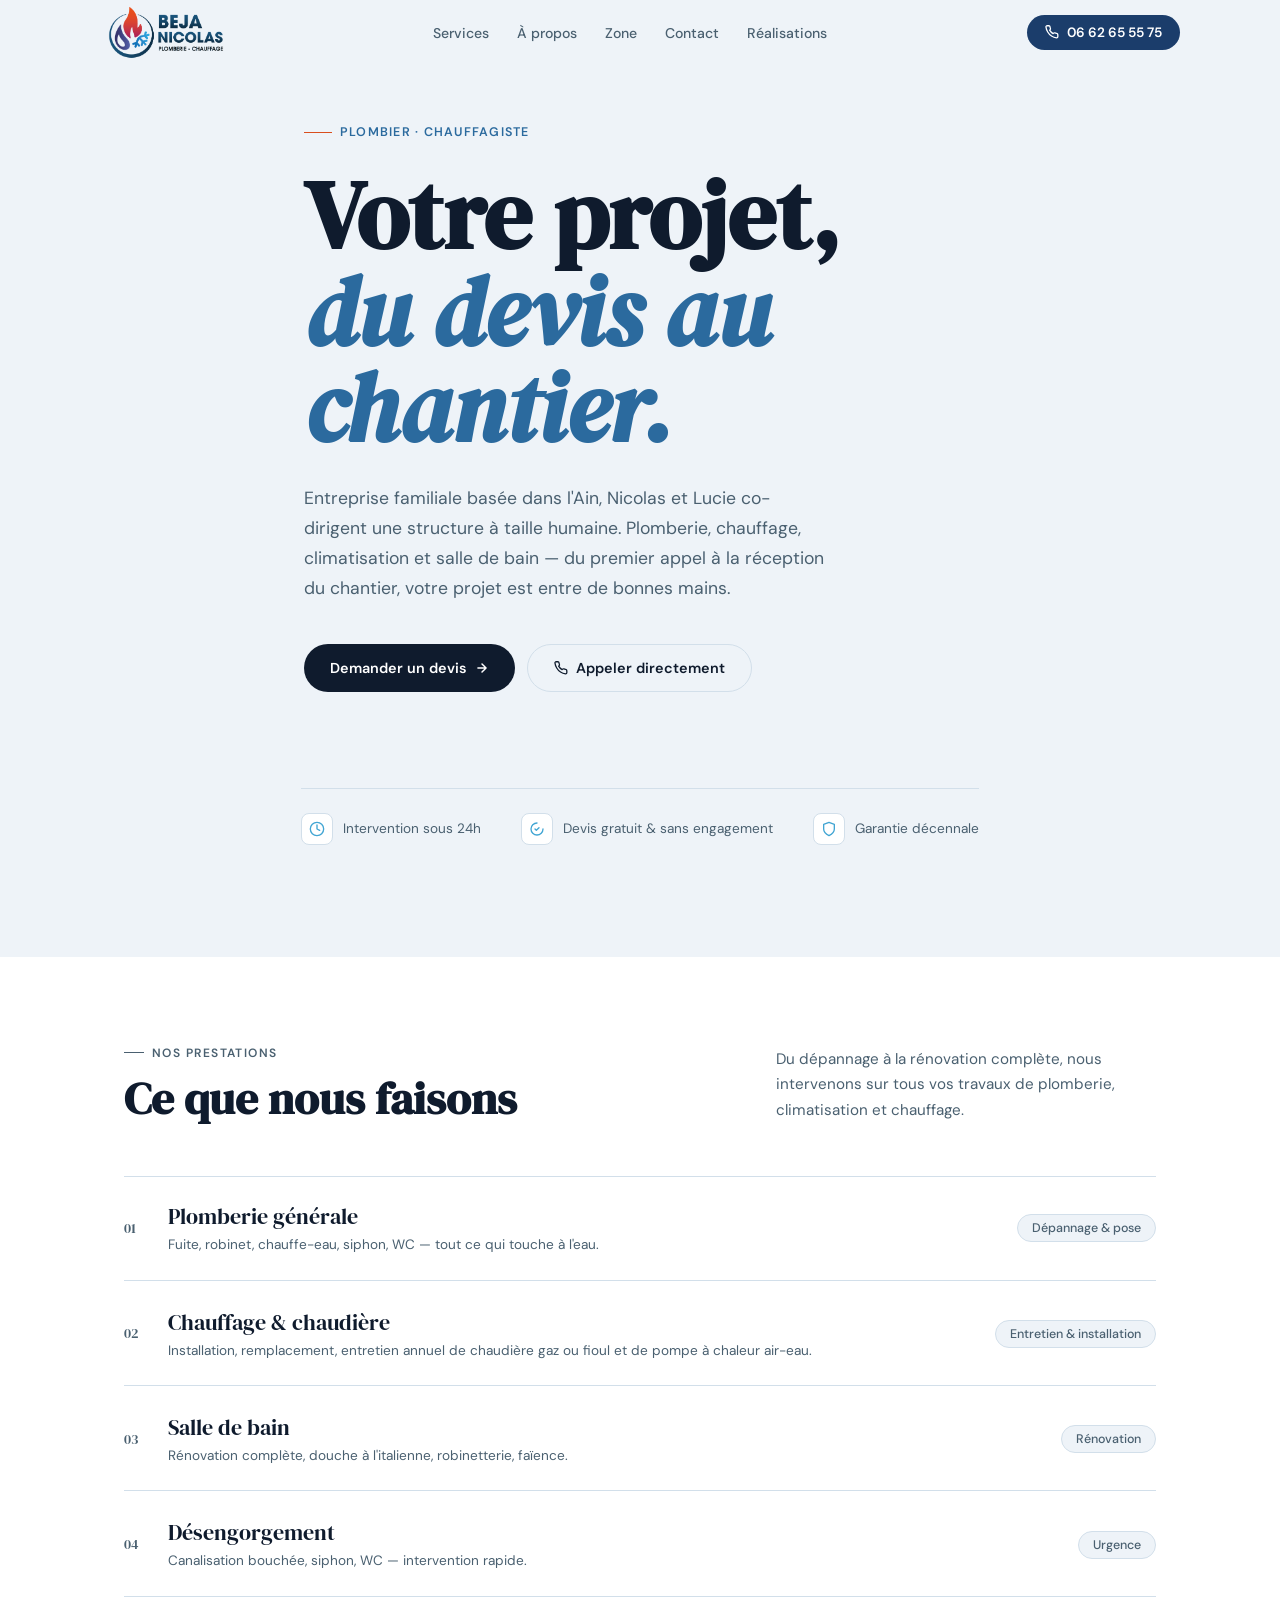
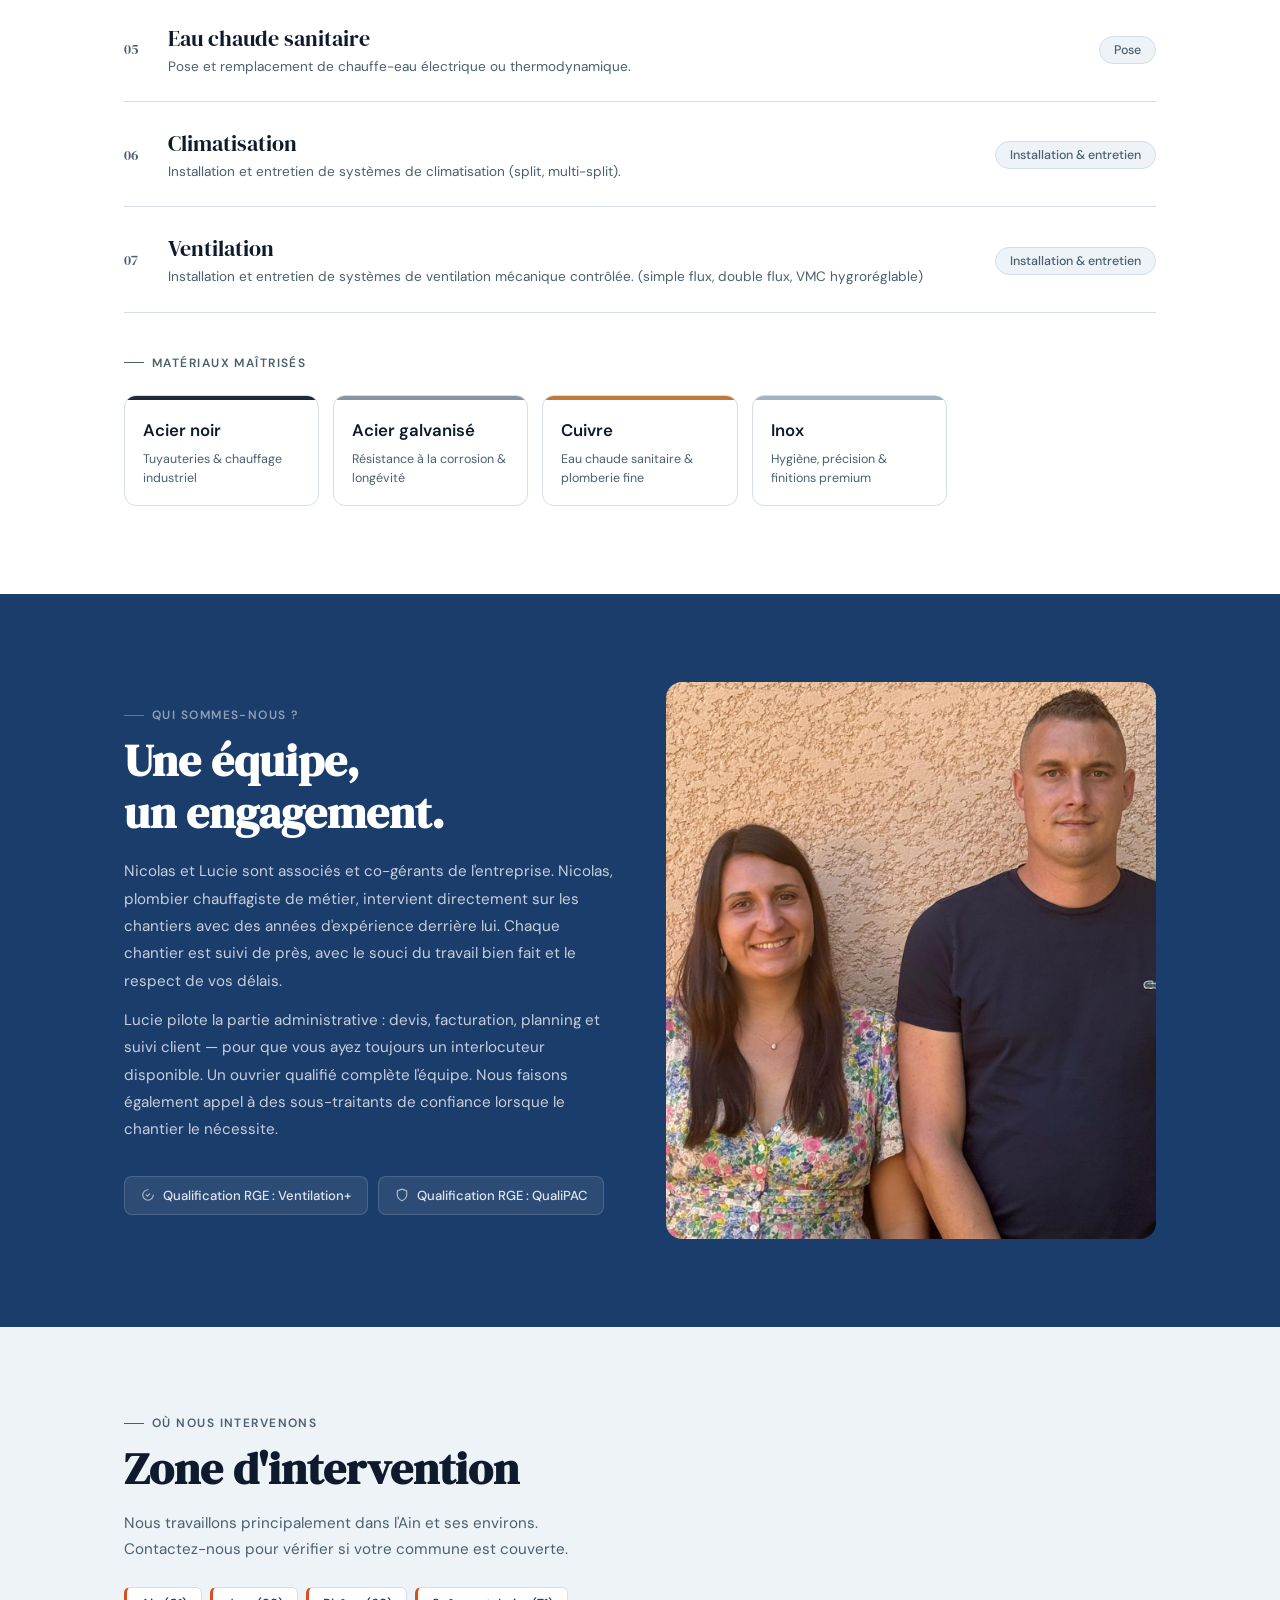
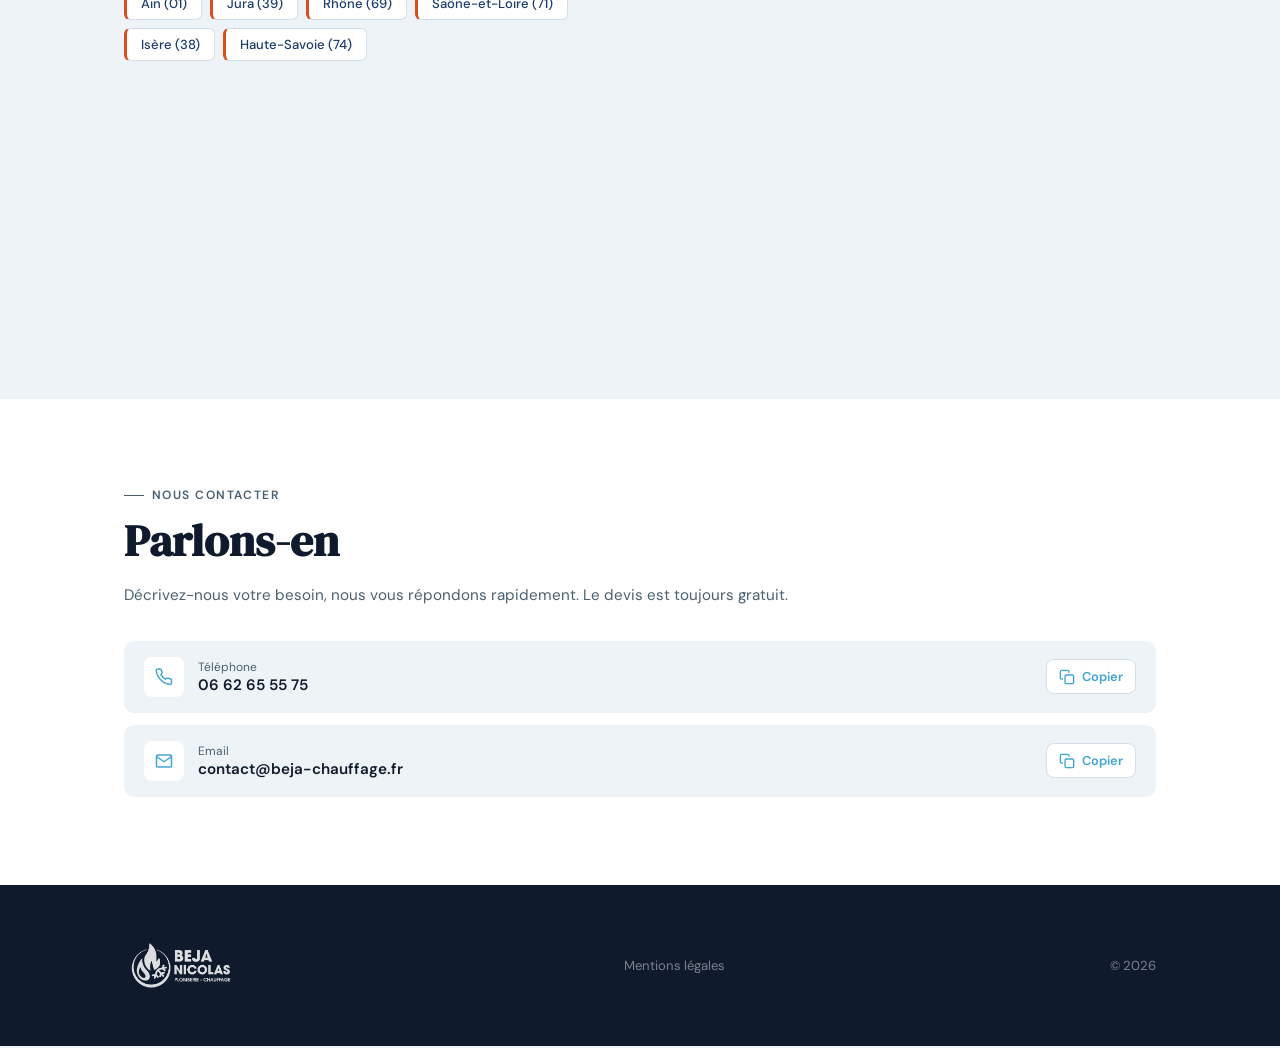
==== commit 86e3213e: "Prépare le déploiement : restaure robots.txt, nouveau portrait, cohérence des pages - Restaure le co" ====
--- a/index.html
+++ b/index.html
@@ -20,10 +20,10 @@
       property="og:description"
       content="Plombier chauffagiste dans l'Ain (01). Entreprise familiale à Revonnas — dépannage, installation sanitaire, chauffage, climatisation. Devis gratuit, intervention rapide."
     />
-    <meta property="og:url" content="https://www.beja-chauffage.fr/" />
+    <meta property="og:url" content="https://www.beja-plomberie.fr/" />
     <meta
       property="og:image"
-      content="https://www.beja-chauffage.fr/assets/images/logo.png"
+      content="https://www.beja-plomberie.fr/assets/images/logo.png"
     />
     <meta
       property="og:site_name"
@@ -42,9 +42,9 @@
     />
     <meta
       name="twitter:image"
-      content="https://www.beja-chauffage.fr/assets/images/logo.png"
-    />
-    <link rel="canonical" href="https://www.beja-chauffage.fr/" />
+      content="https://www.beja-plomberie.fr/assets/images/logo.png"
+    />
+    <link rel="canonical" href="https://www.beja-plomberie.fr/" />
     <meta name="robots" content="index, follow" />
 
     <!-- JSON-LD LocalBusiness -->
@@ -54,9 +54,9 @@
         "@type": "Plumber",
         "name": "Beja Nicolas",
         "legalName": "Beja Nicolas SARL",
-        "url": "https://www.beja-chauffage.fr/",
-        "logo": "https://www.beja-chauffage.fr/assets/images/logo.png",
-        "image": "https://www.beja-chauffage.fr/assets/images/logo.png",
+        "url": "https://www.beja-plomberie.fr/",
+        "logo": "https://www.beja-plomberie.fr/assets/images/logo.png",
+        "image": "https://www.beja-plomberie.fr/assets/images/logo.png",
         "telephone": "+33662655575",
         "email": "contact@beja-chauffage.fr",
         "vatID": "FR61990108763",
@@ -553,9 +553,9 @@
             <div class="about-photo rv">
               <img
                 src="assets/images/portrait.jpg"
-                alt="Nicolas BEJA, plombier chauffagiste"
-                width="800"
-                height="1200"
+                alt="Nicolas et Lucie, co-gérants de l'entreprise"
+                width="1200"
+                height="1364"
                 loading="lazy"
               />
             </div>
@@ -580,6 +580,7 @@
                 <span class="zone-chip">Rhône (69)</span>
                 <span class="zone-chip">Saône-et-Loire (71)</span>
                 <span class="zone-chip">Isère (38)</span>
+                <span class="zone-chip">Haute-Savoie (74)</span>
               </div>
             </div>
 
--- a/css/style.css
+++ b/css/style.css
@@ -535,21 +535,20 @@
 .cert svg { flex-shrink: 0; opacity: .7; }
 
 .about-photo {
-  aspect-ratio: 3/4;
-  max-height: 420px;
+  max-width: 420px;
+  margin: 0 auto;
   border-radius: 16px;
   overflow: hidden;
 }
 .about-photo img {
+  display: block;
   width: 100%;
-  height: 100%;
-  object-fit: cover;
-  object-position: center;
+  height: auto;
 }
 
 @media (min-width: 800px) {
   .about-layout { grid-template-columns: 1fr 1fr; }
-  .about-photo  { max-height: none; }
+  .about-photo  { max-width: none; margin: 0; }
 }
 
 /* ── ZONE ───────────────────────────────────── */
--- a/css/style.css
+++ b/css/style.css
@@ -535,21 +535,20 @@
 .cert svg { flex-shrink: 0; opacity: .7; }
 
 .about-photo {
-  aspect-ratio: 3/4;
-  max-height: 420px;
+  max-width: 420px;
+  margin: 0 auto;
   border-radius: 16px;
   overflow: hidden;
 }
 .about-photo img {
+  display: block;
   width: 100%;
-  height: 100%;
-  object-fit: cover;
-  object-position: center;
+  height: auto;
 }
 
 @media (min-width: 800px) {
   .about-layout { grid-template-columns: 1fr 1fr; }
-  .about-photo  { max-height: none; }
+  .about-photo  { max-width: none; margin: 0; }
 }
 
 /* ── ZONE ───────────────────────────────────── */
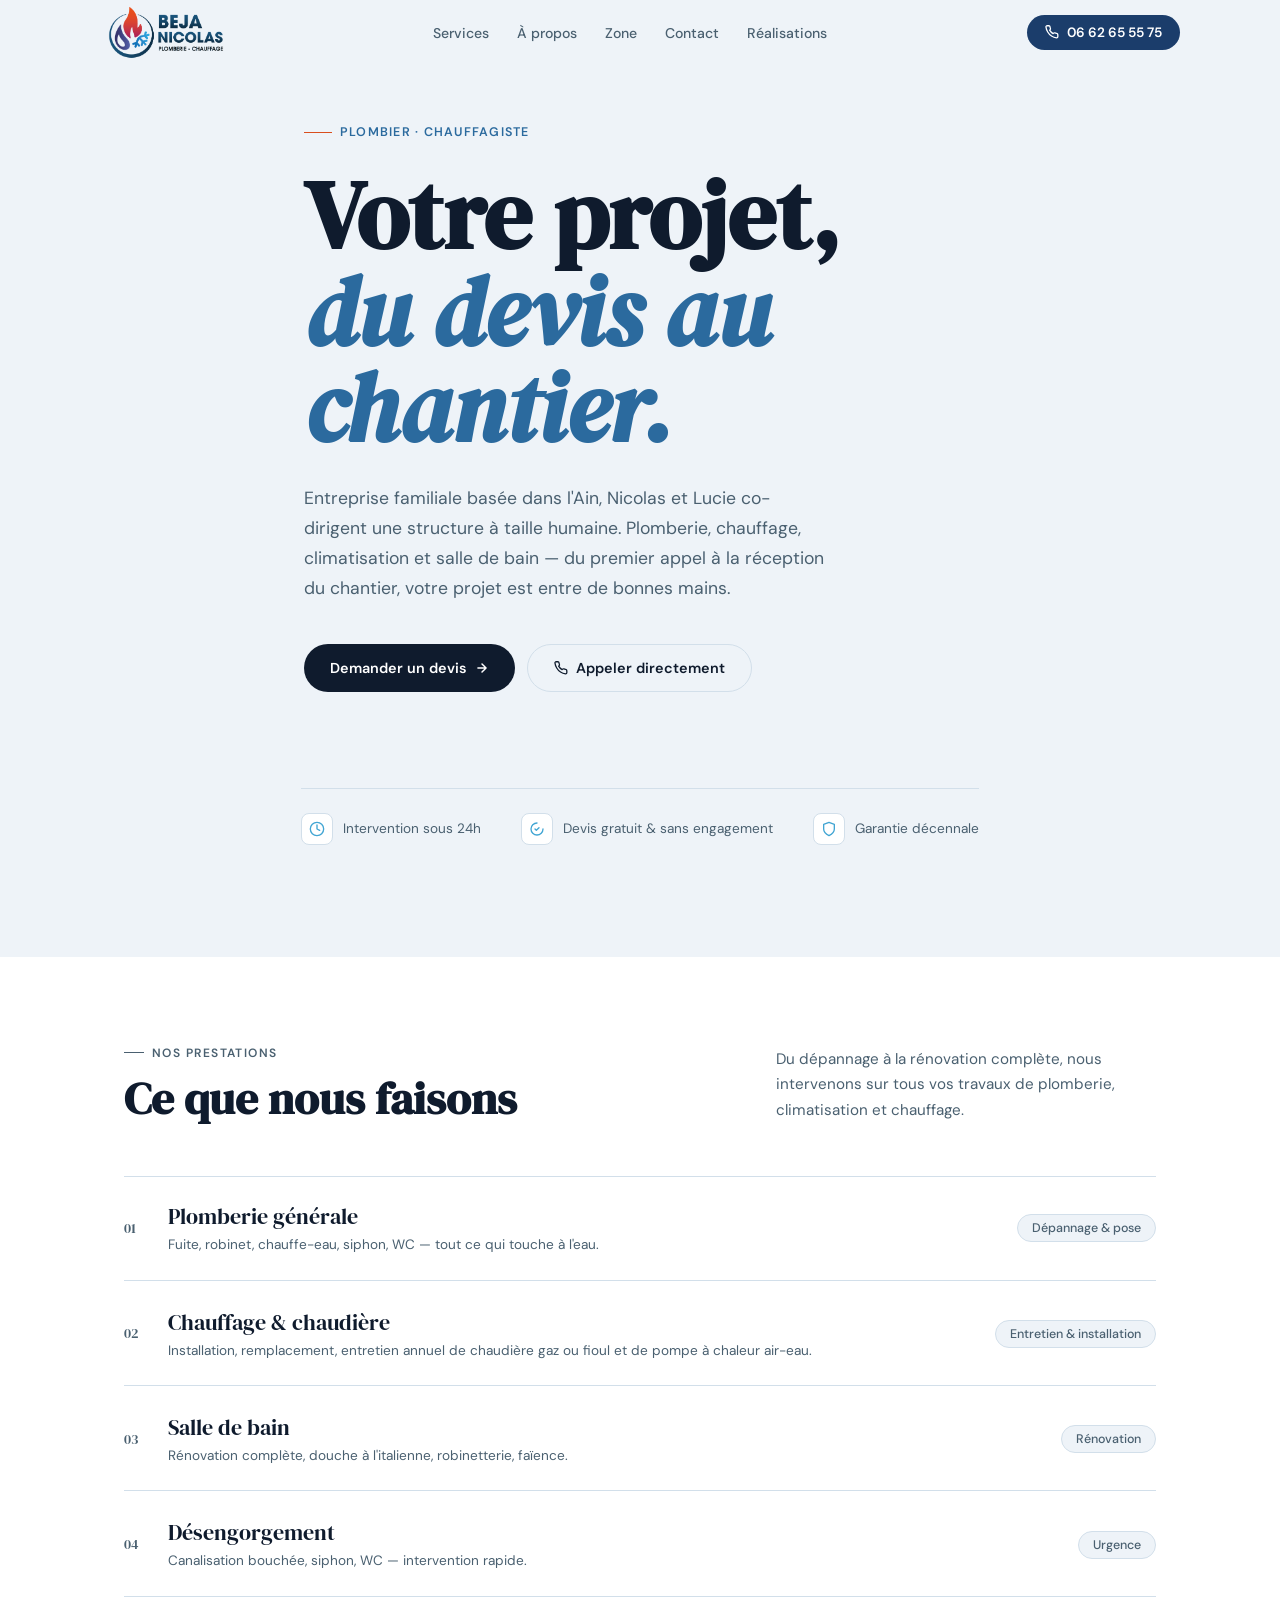
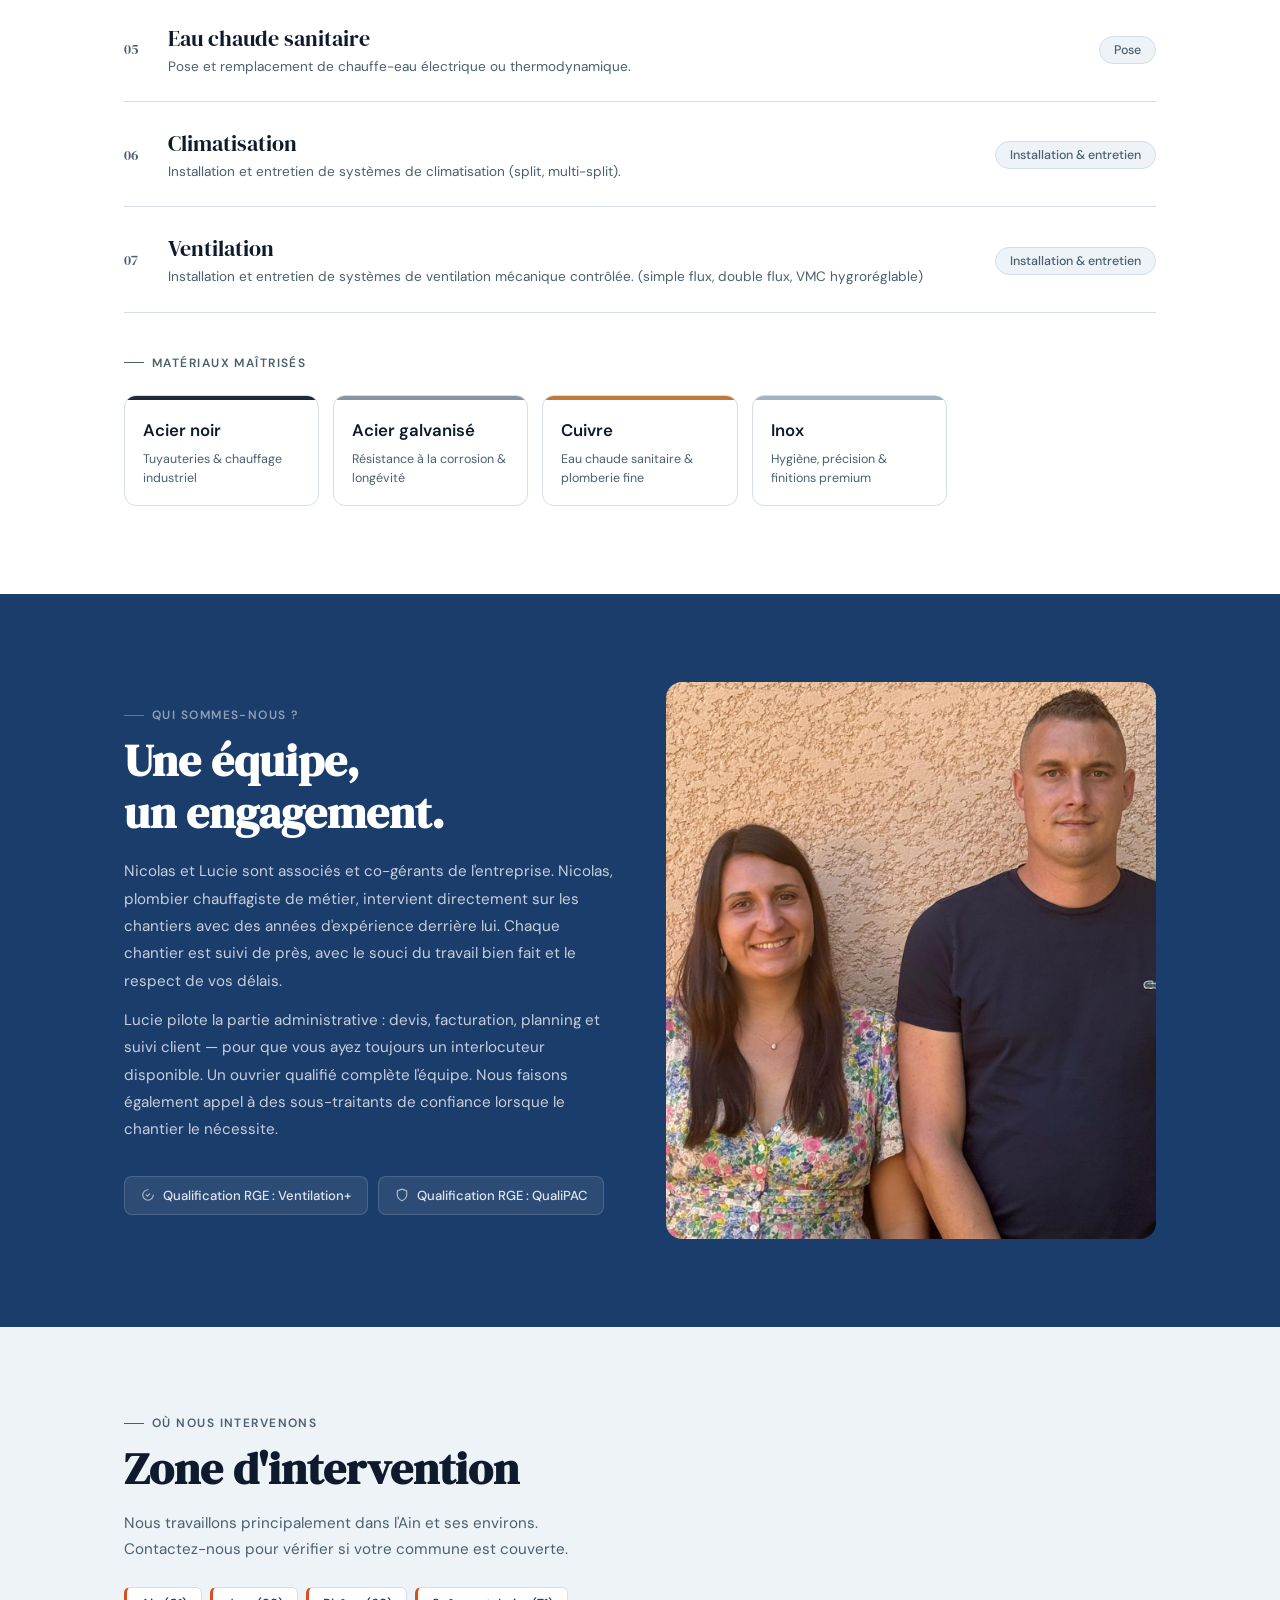
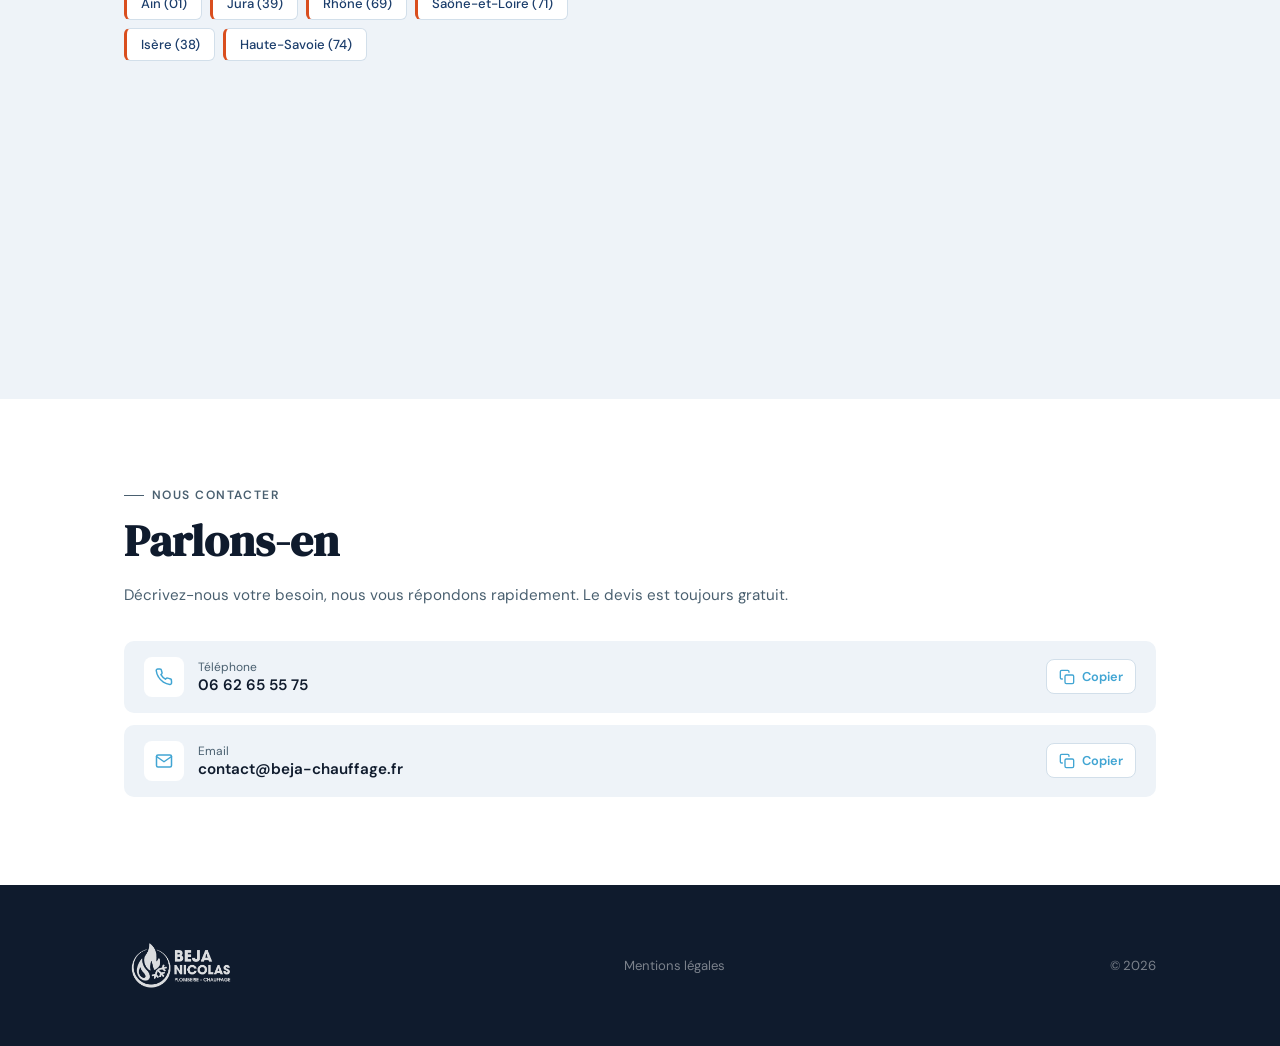
==== commit 5f56e89d: "Bascule sur le domaine beja-chauffage-plomberie.fr, ajoute .htaccess et page 404 - Remplace www.beja" ====
--- a/index.html
+++ b/index.html
@@ -20,10 +20,10 @@
       property="og:description"
       content="Plombier chauffagiste dans l'Ain (01). Entreprise familiale à Revonnas — dépannage, installation sanitaire, chauffage, climatisation. Devis gratuit, intervention rapide."
     />
-    <meta property="og:url" content="https://www.beja-plomberie.fr/" />
+    <meta property="og:url" content="https://www.beja-chauffage-plomberie.fr/" />
     <meta
       property="og:image"
-      content="https://www.beja-plomberie.fr/assets/images/logo.png"
+      content="https://www.beja-chauffage-plomberie.fr/assets/images/logo.png"
     />
     <meta
       property="og:site_name"
@@ -42,9 +42,9 @@
     />
     <meta
       name="twitter:image"
-      content="https://www.beja-plomberie.fr/assets/images/logo.png"
-    />
-    <link rel="canonical" href="https://www.beja-plomberie.fr/" />
+      content="https://www.beja-chauffage-plomberie.fr/assets/images/logo.png"
+    />
+    <link rel="canonical" href="https://www.beja-chauffage-plomberie.fr/" />
     <meta name="robots" content="index, follow" />
 
     <!-- JSON-LD LocalBusiness -->
@@ -54,9 +54,9 @@
         "@type": "Plumber",
         "name": "Beja Nicolas",
         "legalName": "Beja Nicolas SARL",
-        "url": "https://www.beja-plomberie.fr/",
-        "logo": "https://www.beja-plomberie.fr/assets/images/logo.png",
-        "image": "https://www.beja-plomberie.fr/assets/images/logo.png",
+        "url": "https://www.beja-chauffage-plomberie.fr/",
+        "logo": "https://www.beja-chauffage-plomberie.fr/assets/images/logo.png",
+        "image": "https://www.beja-chauffage-plomberie.fr/assets/images/logo.png",
         "telephone": "+33662655575",
         "email": "contact@beja-chauffage.fr",
         "vatID": "FR61990108763",
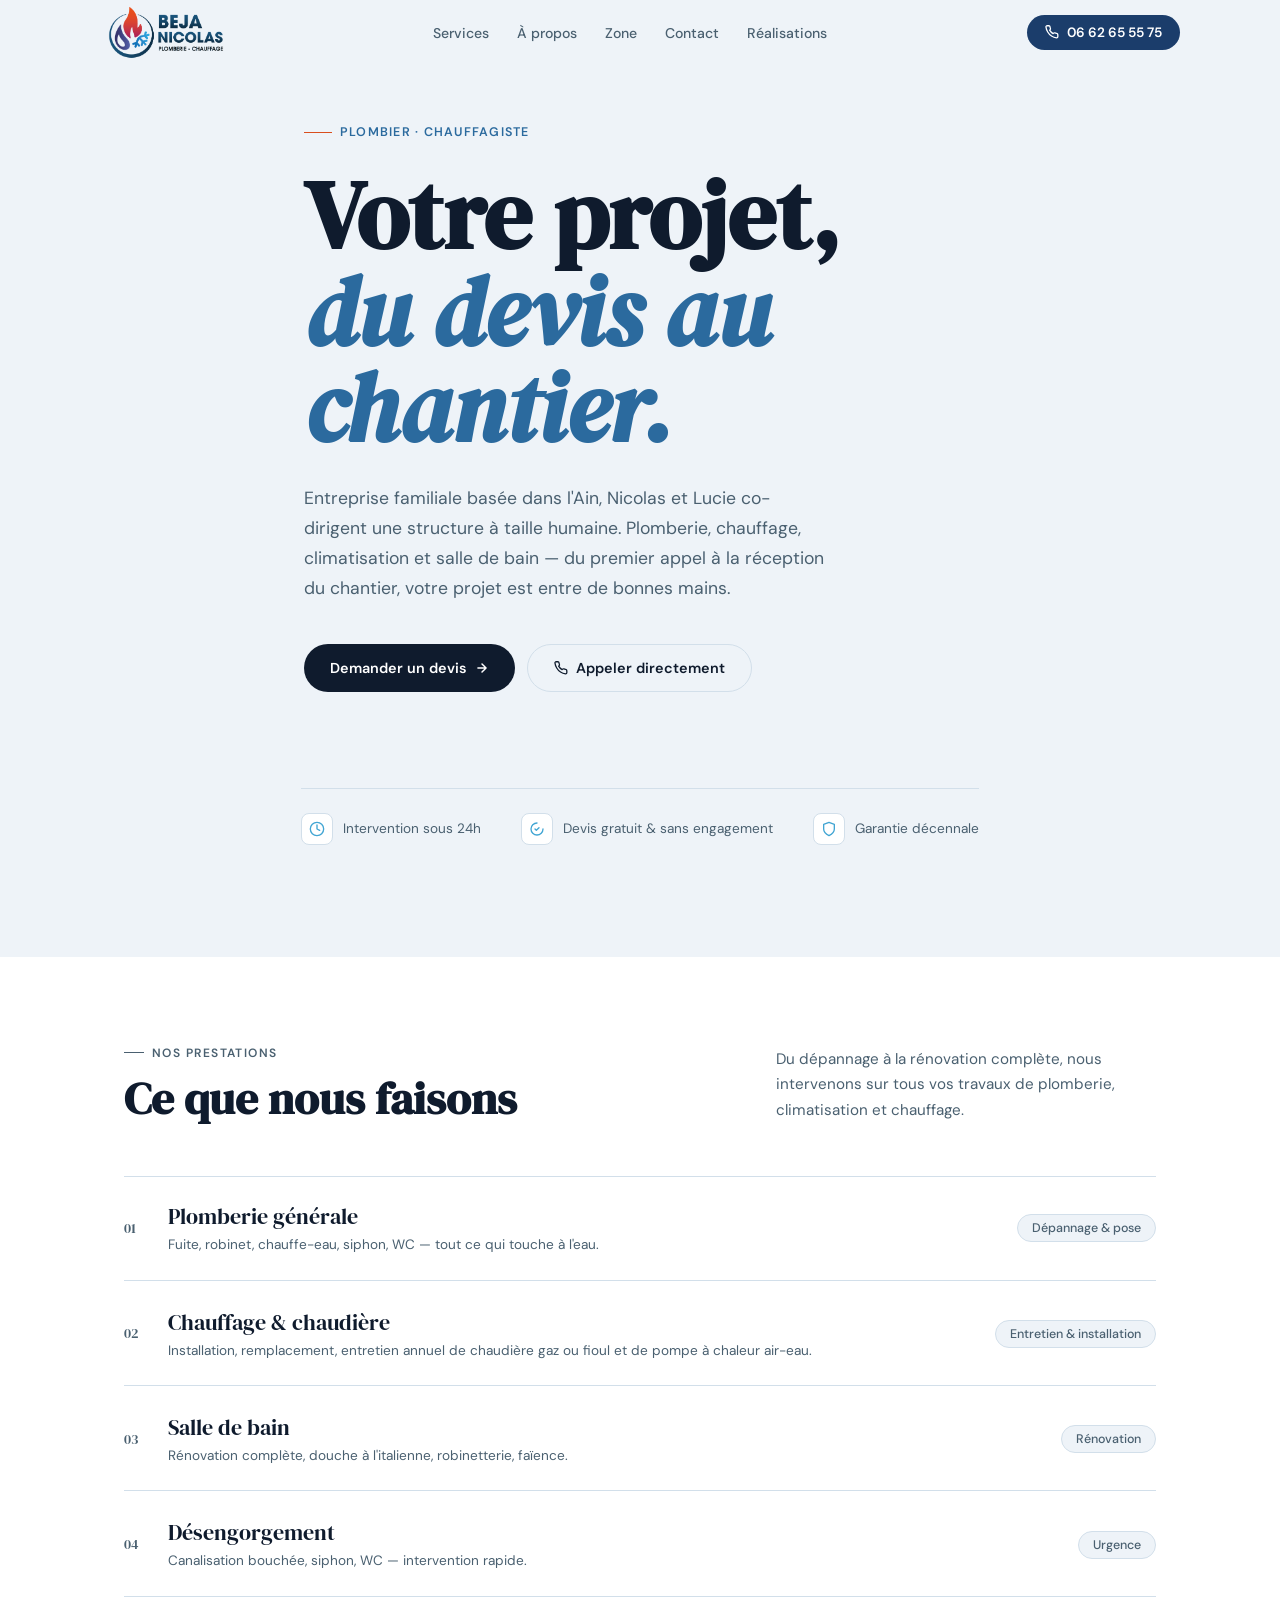
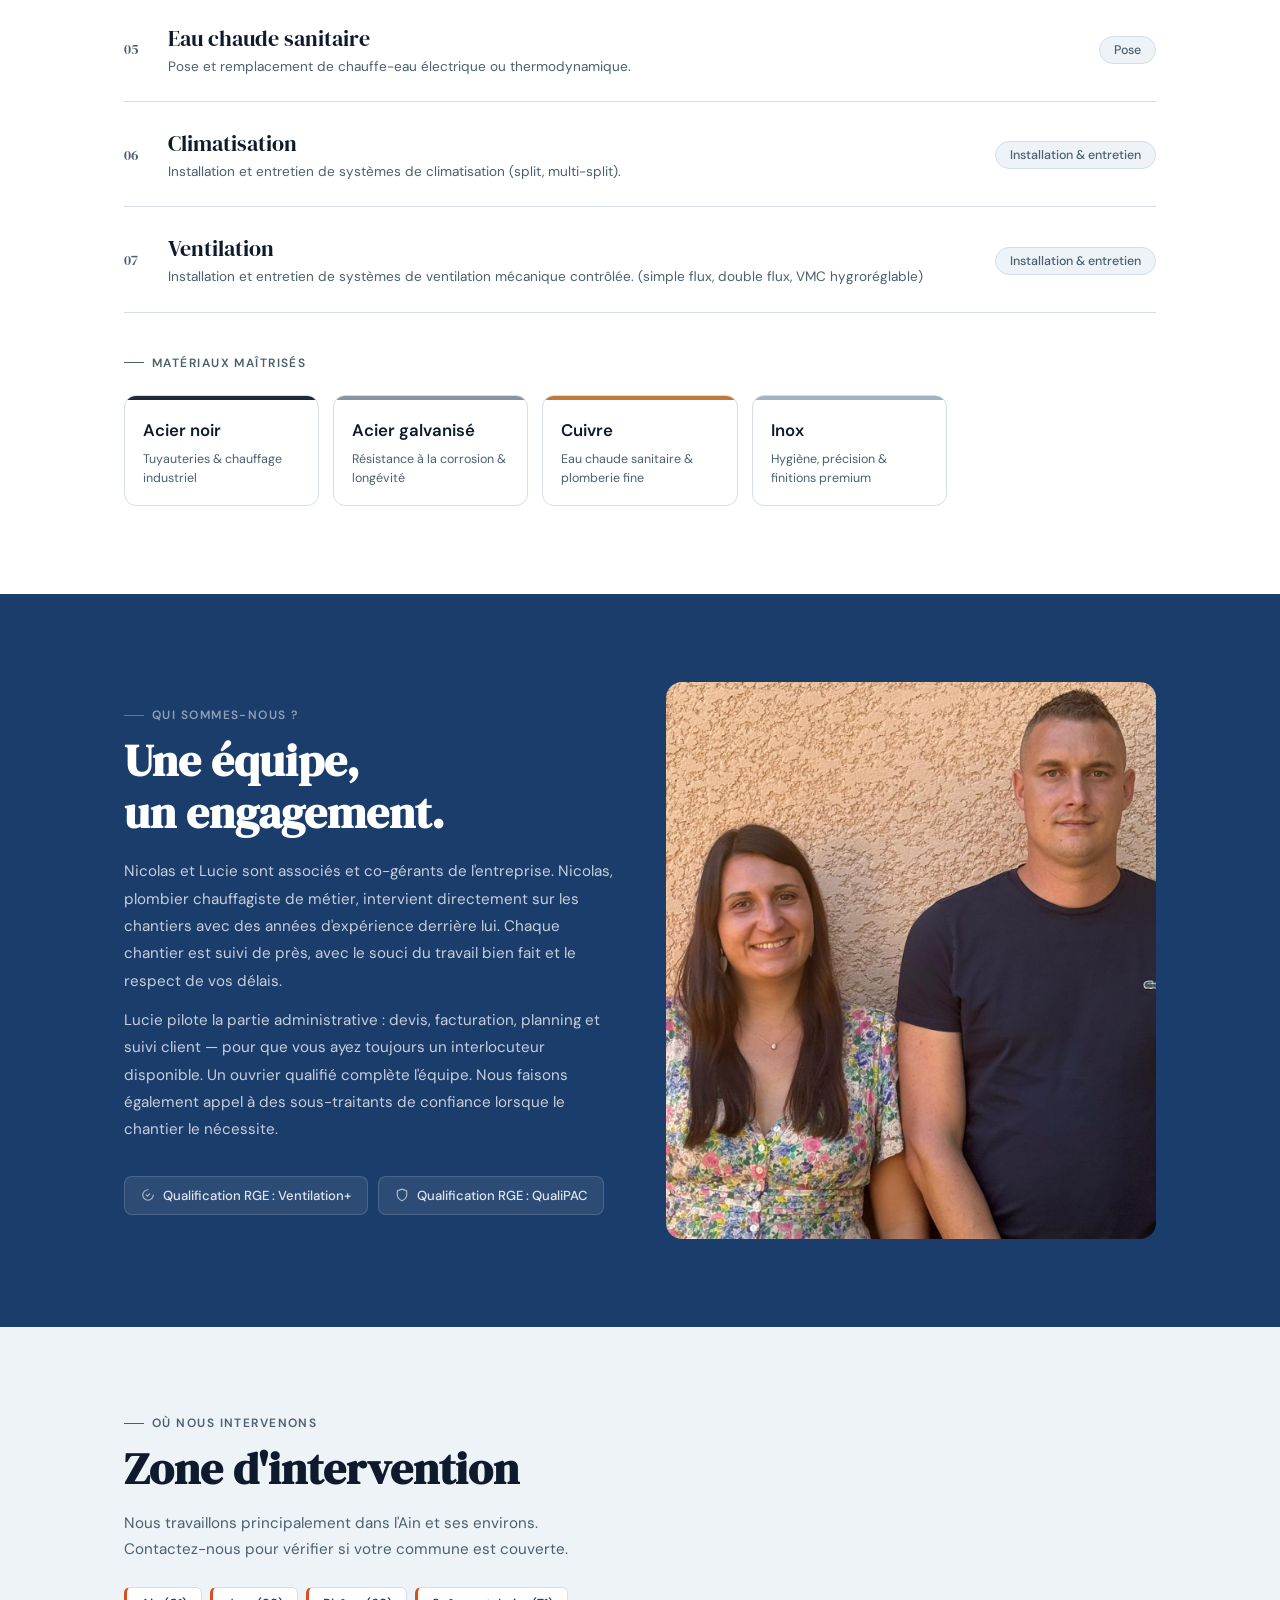
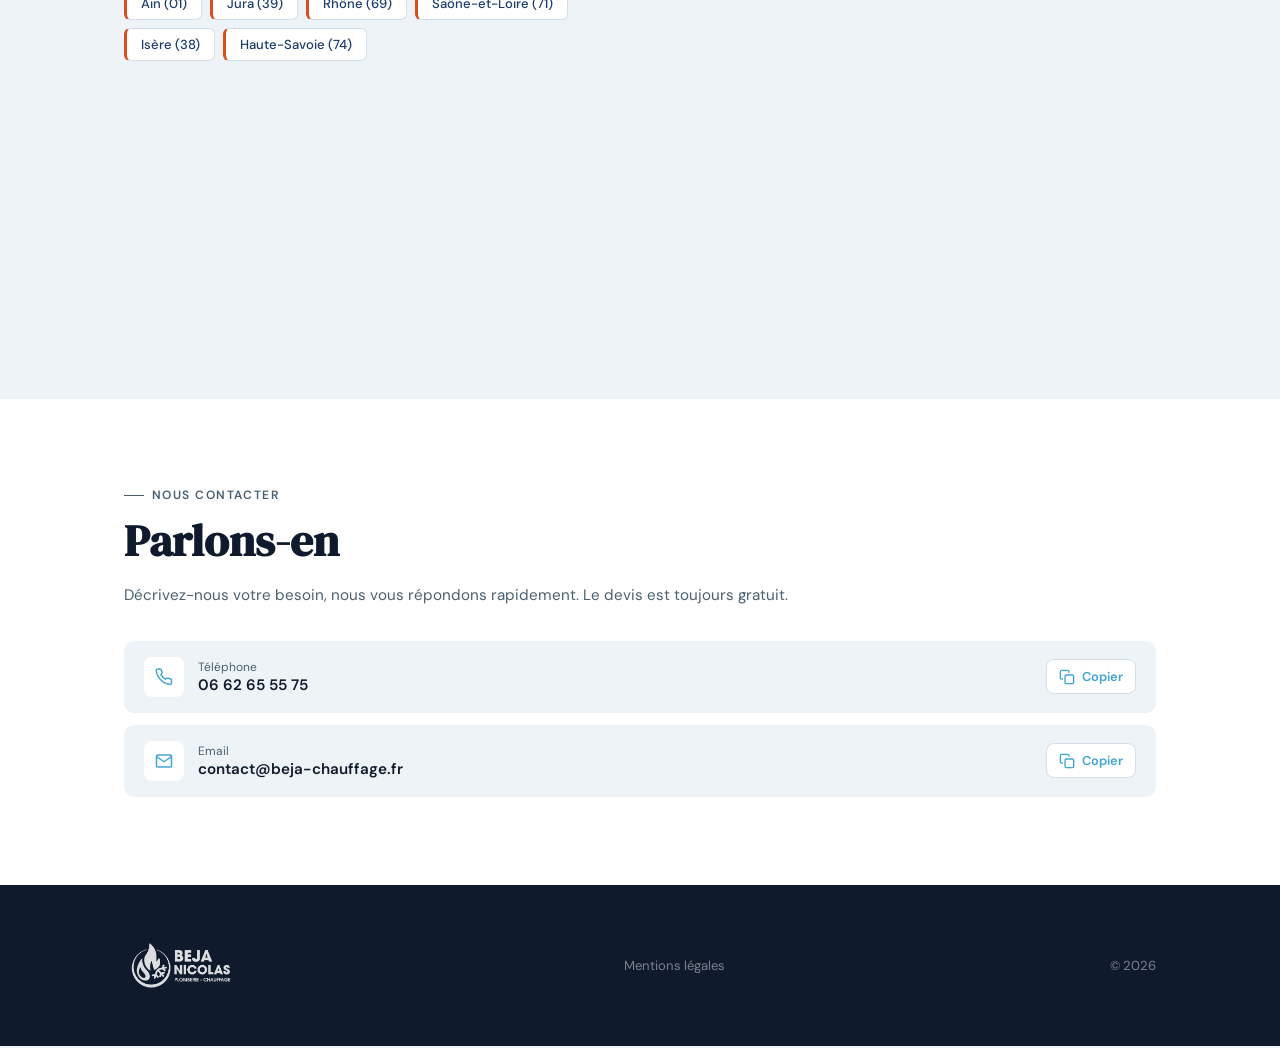
==== commit f4e05988: "URL propres : redirections 301 et liens sans .html" ====
--- a/index.html
+++ b/index.html
@@ -200,7 +200,7 @@
           <li><a href="#about">À propos</a></li>
           <li><a href="#zone">Zone</a></li>
           <li><a href="#contact">Contact</a></li>
-          <li><a href="realisations.html">Réalisations</a></li>
+          <li><a href="/realisations">Réalisations</a></li>
         </ul>
 
         <a href="tel:+33662655575" class="nav-tel">
@@ -232,7 +232,7 @@
       <a href="#about" class="dl">À propos</a>
       <a href="#zone" class="dl">Zone d'intervention</a>
       <a href="#contact" class="dl">Contact</a>
-      <a href="realisations.html" class="dl">Réalisations</a>
+      <a href="/realisations" class="dl">Réalisations</a>
       <a href="tel:+33662655575" class="cta">06 62 65 55 75</a>
     </div>
 
@@ -756,7 +756,7 @@
           />
         </a>
         <div class="footer-links">
-          <a href="mentions-legales.html">Mentions légales</a>
+          <a href="/mentions-legales">Mentions légales</a>
         </div>
         <span style="font-size: 0.82rem">© 2026</span>
       </div>
